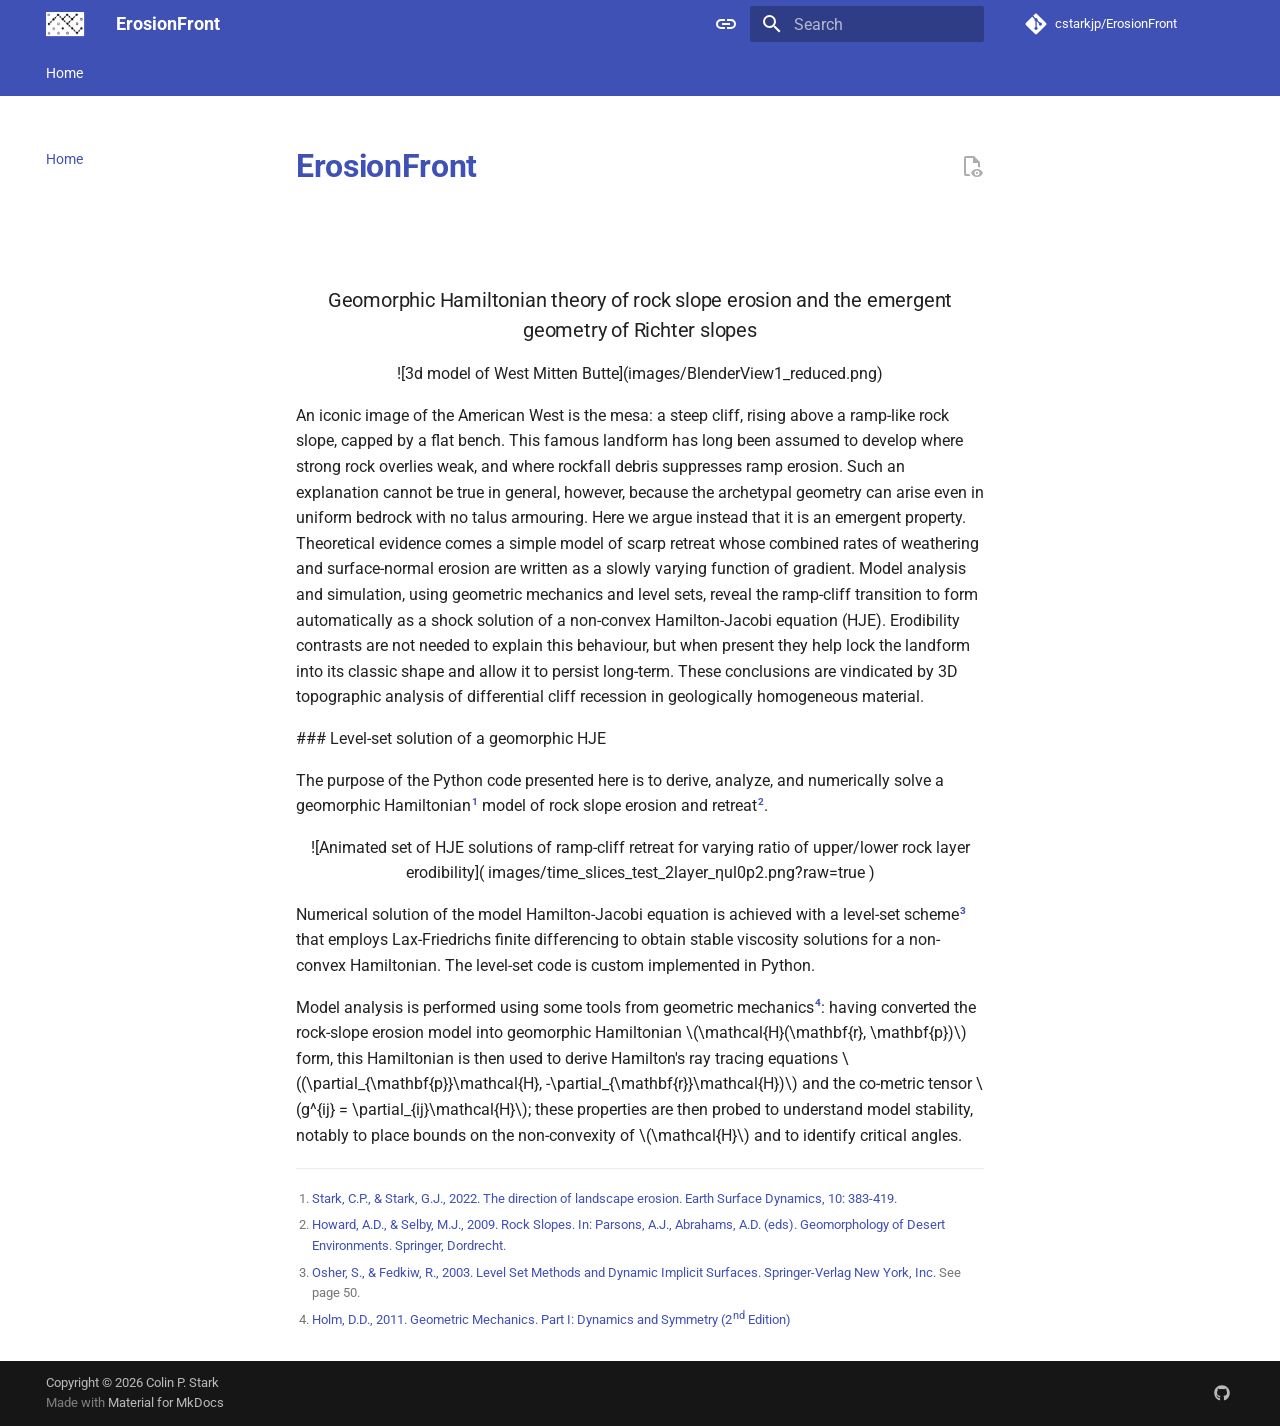
==== web/site/index.html @ 12d08ae9 "Get mkdocs working" ====
<!doctype html>
<html lang="en" class="no-js">
  <head>
    
      <meta charset="utf-8">
      <meta name="viewport" content="width=device-width,initial-scale=1">
      
        <meta name="description" content="Tools for simulating rock slope erosion and the emergent geometry of Richter slopes.">
      
      
        <meta name="author" content="Colin P. Stark">
      
      
        <link rel="canonical" href="https://cstarkjp.github.io/ErosionFront/">
      
      
      
      
        
      
      
      <link rel="icon" href="images/DP1.png">
      <meta name="generator" content="mkdocs-1.6.1, mkdocs-material-9.7.6">
    
    
      
        <title>ErosionFront</title>
      
    
    
      <link rel="stylesheet" href="assets/stylesheets/main.484c7ddc.min.css">
      
        
        <link rel="stylesheet" href="assets/stylesheets/palette.ab4e12ef.min.css">
      
      


    
    
      
    
    
      
        
        
        <link rel="preconnect" href="https://fonts.gstatic.com" crossorigin>
        <link rel="stylesheet" href="https://fonts.googleapis.com/css?family=Roboto:300,300i,400,400i,700,700i%7CRoboto+Mono:400,400i,700,700i&display=fallback">
        <style>:root{--md-text-font:"Roboto";--md-code-font:"Roboto Mono"}</style>
      
    
    
      <link rel="stylesheet" href="assets/_mkdocstrings.css">
    
      <link rel="stylesheet" href="style.css">
    
    <script>__md_scope=new URL(".",location),__md_hash=e=>[...e].reduce(((e,_)=>(e<<5)-e+_.charCodeAt(0)),0),__md_get=(e,_=localStorage,t=__md_scope)=>JSON.parse(_.getItem(t.pathname+"."+e)),__md_set=(e,_,t=localStorage,a=__md_scope)=>{try{t.setItem(a.pathname+"."+e,JSON.stringify(_))}catch(e){}}</script>
    
      
  


  
  

<script id="__analytics">function __md_analytics(){function e(){dataLayer.push(arguments)}window.dataLayer=window.dataLayer||[],e("js",new Date),e("config",""),document.addEventListener("DOMContentLoaded",(function(){document.forms.search&&document.forms.search.query.addEventListener("blur",(function(){this.value&&e("event","search",{search_term:this.value})}));document$.subscribe((function(){var t=document.forms.feedback;if(void 0!==t)for(var a of t.querySelectorAll("[type=submit]"))a.addEventListener("click",(function(a){a.preventDefault();var n=document.location.pathname,d=this.getAttribute("data-md-value");e("event","feedback",{page:n,data:d}),t.firstElementChild.disabled=!0;var r=t.querySelector(".md-feedback__note [data-md-value='"+d+"']");r&&(r.hidden=!1)})),t.hidden=!1})),location$.subscribe((function(t){e("config","",{page_path:t.pathname})}))}));var t=document.createElement("script");t.async=!0,t.src="https://www.googletagmanager.com/gtag/js?id=",document.getElementById("__analytics").insertAdjacentElement("afterEnd",t)}</script>
  
    <script>"undefined"!=typeof __md_analytics&&__md_analytics()</script>
  

    
    
  </head>
  
  
    
    
      
    
    
    
    
    <body dir="ltr" data-md-color-scheme="default" data-md-color-primary="indigo" data-md-color-accent="indigo">
  
    
    <input class="md-toggle" data-md-toggle="drawer" type="checkbox" id="__drawer" autocomplete="off">
    <input class="md-toggle" data-md-toggle="search" type="checkbox" id="__search" autocomplete="off">
    <label class="md-overlay" for="__drawer"></label>
    <div data-md-component="skip">
      
        
        <a href="#erosionfront" class="md-skip">
          Skip to content
        </a>
      
    </div>
    <div data-md-component="announce">
      
    </div>
    
    
      

<header class="md-header" data-md-component="header">
  <nav class="md-header__inner md-grid" aria-label="Header">
    <a href="." title="ErosionFront" class="md-header__button md-logo" aria-label="ErosionFront" data-md-component="logo">
      
  <img src="assets/DP5.png" alt="logo">

    </a>
    <label class="md-header__button md-icon" for="__drawer">
      
      <svg xmlns="http://www.w3.org/2000/svg" viewBox="0 0 24 24"><path d="M3 6h18v2H3zm0 5h18v2H3zm0 5h18v2H3z"/></svg>
    </label>
    <div class="md-header__title" data-md-component="header-title">
      <div class="md-header__ellipsis">
        <div class="md-header__topic">
          <span class="md-ellipsis">
            ErosionFront
          </span>
        </div>
        <div class="md-header__topic" data-md-component="header-topic">
          <span class="md-ellipsis">
            
              Home
            
          </span>
        </div>
      </div>
    </div>
    
      
        <form class="md-header__option" data-md-component="palette">
  
    
    
    
    <input class="md-option" data-md-color-media="(prefers-color-scheme)" data-md-color-scheme="default" data-md-color-primary="indigo" data-md-color-accent="indigo"  aria-label="Switch to light mode"  type="radio" name="__palette" id="__palette_0">
    
      <label class="md-header__button md-icon" title="Switch to light mode" for="__palette_1" hidden>
        <svg xmlns="http://www.w3.org/2000/svg" viewBox="0 0 24 24"><path d="M3.9 12c0-1.71 1.39-3.1 3.1-3.1h4V7H7a5 5 0 0 0-5 5 5 5 0 0 0 5 5h4v-1.9H7c-1.71 0-3.1-1.39-3.1-3.1M8 13h8v-2H8zm9-6h-4v1.9h4c1.71 0 3.1 1.39 3.1 3.1s-1.39 3.1-3.1 3.1h-4V17h4a5 5 0 0 0 5-5 5 5 0 0 0-5-5"/></svg>
      </label>
    
  
    
    
    
    <input class="md-option" data-md-color-media="(prefers-color-scheme: light)" data-md-color-scheme="default" data-md-color-primary="indigo" data-md-color-accent="indigo"  aria-label="Switch to dark mode"  type="radio" name="__palette" id="__palette_1">
    
      <label class="md-header__button md-icon" title="Switch to dark mode" for="__palette_2" hidden>
        <svg xmlns="http://www.w3.org/2000/svg" viewBox="0 0 24 24"><path d="M17 7H7a5 5 0 0 0-5 5 5 5 0 0 0 5 5h10a5 5 0 0 0 5-5 5 5 0 0 0-5-5m0 8a3 3 0 0 1-3-3 3 3 0 0 1 3-3 3 3 0 0 1 3 3 3 3 0 0 1-3 3"/></svg>
      </label>
    
  
    
    
    
    <input class="md-option" data-md-color-media="(prefers-color-scheme: dark)" data-md-color-scheme="slate" data-md-color-primary="black" data-md-color-accent="indigo"  aria-label="Switch to system preference"  type="radio" name="__palette" id="__palette_2">
    
      <label class="md-header__button md-icon" title="Switch to system preference" for="__palette_0" hidden>
        <svg xmlns="http://www.w3.org/2000/svg" viewBox="0 0 24 24"><path d="M17 7H7a5 5 0 0 0-5 5 5 5 0 0 0 5 5h10a5 5 0 0 0 5-5 5 5 0 0 0-5-5M7 15a3 3 0 0 1-3-3 3 3 0 0 1 3-3 3 3 0 0 1 3 3 3 3 0 0 1-3 3"/></svg>
      </label>
    
  
</form>
      
    
    
      <script>var palette=__md_get("__palette");if(palette&&palette.color){if("(prefers-color-scheme)"===palette.color.media){var media=matchMedia("(prefers-color-scheme: light)"),input=document.querySelector(media.matches?"[data-md-color-media='(prefers-color-scheme: light)']":"[data-md-color-media='(prefers-color-scheme: dark)']");palette.color.media=input.getAttribute("data-md-color-media"),palette.color.scheme=input.getAttribute("data-md-color-scheme"),palette.color.primary=input.getAttribute("data-md-color-primary"),palette.color.accent=input.getAttribute("data-md-color-accent")}for(var[key,value]of Object.entries(palette.color))document.body.setAttribute("data-md-color-"+key,value)}</script>
    
    
    
      
      
        <label class="md-header__button md-icon" for="__search">
          
          <svg xmlns="http://www.w3.org/2000/svg" viewBox="0 0 24 24"><path d="M9.5 3A6.5 6.5 0 0 1 16 9.5c0 1.61-.59 3.09-1.56 4.23l.27.27h.79l5 5-1.5 1.5-5-5v-.79l-.27-.27A6.52 6.52 0 0 1 9.5 16 6.5 6.5 0 0 1 3 9.5 6.5 6.5 0 0 1 9.5 3m0 2C7 5 5 7 5 9.5S7 14 9.5 14 14 12 14 9.5 12 5 9.5 5"/></svg>
        </label>
        <div class="md-search" data-md-component="search" role="dialog">
  <label class="md-search__overlay" for="__search"></label>
  <div class="md-search__inner" role="search">
    <form class="md-search__form" name="search">
      <input type="text" class="md-search__input" name="query" aria-label="Search" placeholder="Search" autocapitalize="off" autocorrect="off" autocomplete="off" spellcheck="false" data-md-component="search-query" required>
      <label class="md-search__icon md-icon" for="__search">
        
        <svg xmlns="http://www.w3.org/2000/svg" viewBox="0 0 24 24"><path d="M9.5 3A6.5 6.5 0 0 1 16 9.5c0 1.61-.59 3.09-1.56 4.23l.27.27h.79l5 5-1.5 1.5-5-5v-.79l-.27-.27A6.52 6.52 0 0 1 9.5 16 6.5 6.5 0 0 1 3 9.5 6.5 6.5 0 0 1 9.5 3m0 2C7 5 5 7 5 9.5S7 14 9.5 14 14 12 14 9.5 12 5 9.5 5"/></svg>
        
        <svg xmlns="http://www.w3.org/2000/svg" viewBox="0 0 24 24"><path d="M20 11v2H8l5.5 5.5-1.42 1.42L4.16 12l7.92-7.92L13.5 5.5 8 11z"/></svg>
      </label>
      <nav class="md-search__options" aria-label="Search">
        
          <a href="javascript:void(0)" class="md-search__icon md-icon" title="Share" aria-label="Share" data-clipboard data-clipboard-text="" data-md-component="search-share" tabindex="-1">
            
            <svg xmlns="http://www.w3.org/2000/svg" viewBox="0 0 24 24"><path d="M18 16.08c-.76 0-1.44.3-1.96.77L8.91 12.7c.05-.23.09-.46.09-.7s-.04-.47-.09-.7l7.05-4.11c.54.5 1.25.81 2.04.81a3 3 0 0 0 3-3 3 3 0 0 0-3-3 3 3 0 0 0-3 3c0 .24.04.47.09.7L8.04 9.81C7.5 9.31 6.79 9 6 9a3 3 0 0 0-3 3 3 3 0 0 0 3 3c.79 0 1.5-.31 2.04-.81l7.12 4.15c-.05.21-.08.43-.08.66 0 1.61 1.31 2.91 2.92 2.91s2.92-1.3 2.92-2.91A2.92 2.92 0 0 0 18 16.08"/></svg>
          </a>
        
        <button type="reset" class="md-search__icon md-icon" title="Clear" aria-label="Clear" tabindex="-1">
          
          <svg xmlns="http://www.w3.org/2000/svg" viewBox="0 0 24 24"><path d="M19 6.41 17.59 5 12 10.59 6.41 5 5 6.41 10.59 12 5 17.59 6.41 19 12 13.41 17.59 19 19 17.59 13.41 12z"/></svg>
        </button>
      </nav>
      
        <div class="md-search__suggest" data-md-component="search-suggest"></div>
      
    </form>
    <div class="md-search__output">
      <div class="md-search__scrollwrap" tabindex="0" data-md-scrollfix>
        <div class="md-search-result" data-md-component="search-result">
          <div class="md-search-result__meta">
            Initializing search
          </div>
          <ol class="md-search-result__list" role="presentation"></ol>
        </div>
      </div>
    </div>
  </div>
</div>
      
    
    
      <div class="md-header__source">
        <a href="https://github.com/cstarkjp/ErosionFront" title="Go to repository" class="md-source" data-md-component="source">
  <div class="md-source__icon md-icon">
    
    <svg xmlns="http://www.w3.org/2000/svg" viewBox="0 0 448 512"><!--! Font Awesome Free 7.1.0 by @fontawesome - https://fontawesome.com License - https://fontawesome.com/license/free (Icons: CC BY 4.0, Fonts: SIL OFL 1.1, Code: MIT License) Copyright 2025 Fonticons, Inc.--><path d="M439.6 236.1 244 40.5c-5.4-5.5-12.8-8.5-20.4-8.5s-15 3-20.4 8.4L162.5 81l51.5 51.5c27.1-9.1 52.7 16.8 43.4 43.7l49.7 49.7c34.2-11.8 61.2 31 35.5 56.7-26.5 26.5-70.2-2.9-56-37.3L240.3 199v121.9c25.3 12.5 22.3 41.8 9.1 55-6.4 6.4-15.2 10.1-24.3 10.1s-17.8-3.6-24.3-10.1c-17.6-17.6-11.1-46.9 11.2-56v-123c-20.8-8.5-24.6-30.7-18.6-45L142.6 101 8.5 235.1C3 240.6 0 247.9 0 255.5s3 15 8.5 20.4l195.6 195.7c5.4 5.4 12.7 8.4 20.4 8.4s15-3 20.4-8.4l194.7-194.7c5.4-5.4 8.4-12.8 8.4-20.4s-3-15-8.4-20.4"/></svg>
  </div>
  <div class="md-source__repository">
    cstarkjp/ErosionFront
  </div>
</a>
      </div>
    
  </nav>
  
</header>
    
    <div class="md-container" data-md-component="container">
      
      
        
          
            
<nav class="md-tabs" aria-label="Tabs" data-md-component="tabs">
  <div class="md-grid">
    <ul class="md-tabs__list">
      
        
  
  
  
    
  
  
    <li class="md-tabs__item md-tabs__item--active">
      <a href="." class="md-tabs__link">
        
  
  
    
  
  Home

      </a>
    </li>
  

      
    </ul>
  </div>
</nav>
          
        
      
      <main class="md-main" data-md-component="main">
        <div class="md-main__inner md-grid">
          
            
              
              <div class="md-sidebar md-sidebar--primary" data-md-component="sidebar" data-md-type="navigation" >
                <div class="md-sidebar__scrollwrap">
                  <div class="md-sidebar__inner">
                    


  


<nav class="md-nav md-nav--primary md-nav--lifted" aria-label="Navigation" data-md-level="0">
  <label class="md-nav__title" for="__drawer">
    <a href="." title="ErosionFront" class="md-nav__button md-logo" aria-label="ErosionFront" data-md-component="logo">
      
  <img src="assets/DP5.png" alt="logo">

    </a>
    ErosionFront
  </label>
  
    <div class="md-nav__source">
      <a href="https://github.com/cstarkjp/ErosionFront" title="Go to repository" class="md-source" data-md-component="source">
  <div class="md-source__icon md-icon">
    
    <svg xmlns="http://www.w3.org/2000/svg" viewBox="0 0 448 512"><!--! Font Awesome Free 7.1.0 by @fontawesome - https://fontawesome.com License - https://fontawesome.com/license/free (Icons: CC BY 4.0, Fonts: SIL OFL 1.1, Code: MIT License) Copyright 2025 Fonticons, Inc.--><path d="M439.6 236.1 244 40.5c-5.4-5.5-12.8-8.5-20.4-8.5s-15 3-20.4 8.4L162.5 81l51.5 51.5c27.1-9.1 52.7 16.8 43.4 43.7l49.7 49.7c34.2-11.8 61.2 31 35.5 56.7-26.5 26.5-70.2-2.9-56-37.3L240.3 199v121.9c25.3 12.5 22.3 41.8 9.1 55-6.4 6.4-15.2 10.1-24.3 10.1s-17.8-3.6-24.3-10.1c-17.6-17.6-11.1-46.9 11.2-56v-123c-20.8-8.5-24.6-30.7-18.6-45L142.6 101 8.5 235.1C3 240.6 0 247.9 0 255.5s3 15 8.5 20.4l195.6 195.7c5.4 5.4 12.7 8.4 20.4 8.4s15-3 20.4-8.4l194.7-194.7c5.4-5.4 8.4-12.8 8.4-20.4s-3-15-8.4-20.4"/></svg>
  </div>
  <div class="md-source__repository">
    cstarkjp/ErosionFront
  </div>
</a>
    </div>
  
  <ul class="md-nav__list" data-md-scrollfix>
    
      
      
  
  
    
  
  
  
    <li class="md-nav__item md-nav__item--active">
      
      <input class="md-nav__toggle md-toggle" type="checkbox" id="__toc">
      
      
        
      
      
      <a href="." class="md-nav__link md-nav__link--active">
        
  
  
  <span class="md-ellipsis">
    
  
    Home
  

    
  </span>
  
  

      </a>
      
    </li>
  

    
  </ul>
</nav>
                  </div>
                </div>
              </div>
            
            
              
              <div class="md-sidebar md-sidebar--secondary" data-md-component="sidebar" data-md-type="toc" >
                <div class="md-sidebar__scrollwrap">
                  <div class="md-sidebar__inner">
                    

<nav class="md-nav md-nav--secondary" aria-label="Table of contents">
  
  
  
    
  
  
</nav>
                  </div>
                </div>
              </div>
            
          
          
            <div class="md-content" data-md-component="content">
              
              <article class="md-content__inner md-typeset">
                
                  


  
  
    
      
    
    <a href="https://github.com/cstarkjp/ErosionFront/raw/main/web/docs/index.md" title="View source of this page" class="md-content__button md-icon">
      
      <svg xmlns="http://www.w3.org/2000/svg" viewBox="0 0 24 24"><path d="M17 18c.56 0 1 .44 1 1s-.44 1-1 1-1-.44-1-1 .44-1 1-1m0-3c-2.73 0-5.06 1.66-6 4 .94 2.34 3.27 4 6 4s5.06-1.66 6-4c-.94-2.34-3.27-4-6-4m0 6.5a2.5 2.5 0 0 1-2.5-2.5 2.5 2.5 0 0 1 2.5-2.5 2.5 2.5 0 0 1 2.5 2.5 2.5 2.5 0 0 1-2.5 2.5M9.27 20H6V4h7v5h5v4.07c.7.08 1.36.25 2 .49V8l-6-6H6a2 2 0 0 0-2 2v16a2 2 0 0 0 2 2h4.5a8.2 8.2 0 0 1-1.23-2"/></svg>
    </a>
  


<h1 id="erosionfront"><a href="https://pypi.org/project/erosionfront/"><strong>ErosionFront</strong></a><a class="headerlink" href="#erosionfront" title="Permanent link">¶</a></h1>
<p><a href="https://github.com/cstarkjp/ErosionFront/actions/workflows/pypi-publish.yml"><img alt="" src="https://github.com/cstarkjp/ErosionFront/actions/workflows/pypi-publish.yml/badge.svg?style=cache-control=no-cache"></a></p>
<div align="center">
<h3> Geomorphic Hamiltonian theory of rock slope erosion and the emergent geometry of Richter slopes
 </h3>
</div>

<div align="center">

![3d model of West Mitten Butte](images/BlenderView1_reduced.png)

</div>

<p>An iconic image of the American West is the mesa: a steep cliff, rising above a ramp-like rock slope, capped by a flat bench. This famous landform has long been assumed to develop where strong rock overlies weak, and where rockfall debris suppresses ramp erosion. Such an explanation cannot be true in general, however, because the archetypal geometry can arise even in uniform bedrock with no talus armouring. Here we argue instead that it is an emergent property. Theoretical evidence comes a simple model of scarp retreat whose combined rates of weathering and surface-normal erosion are written as a slowly varying function of gradient. Model analysis and simulation, using geometric mechanics and level sets, reveal the ramp-cliff transition to form automatically as a shock solution of a non-convex Hamilton-Jacobi equation (HJE). Erodibility contrasts are not needed to explain this behaviour, but when present they help lock the landform into its classic shape and allow it to persist long-term. These conclusions are vindicated by 3D topographic analysis of differential cliff recession in geologically homogeneous material.</p>
<p>### Level-set solution of a geomorphic HJE</p>
<p>The purpose of the Python code presented here is to derive, analyze, and numerically solve a geomorphic Hamiltonian<sup id="fnref:1"><a class="footnote-ref" href="#fn:1">1</a></sup> model of rock slope erosion and retreat<sup id="fnref:2"><a class="footnote-ref" href="#fn:2">2</a></sup>. </p>
<!-- The code is provided as a 
[Python library package](src/erosionfront)
 and associated Jupyter notebooks (e.g., [here](notebooks/simulation/ErosionFront.ipynb) and  [here](notebooks/analysis/3DProfiling.ipynb)). -->

<div align="center">

 ![Animated set of HJE solutions of ramp-cliff retreat for varying ratio of upper/lower rock layer erodibility](
    images/time_slices_test_2layer_ηul0p2.png?raw=true
)
</div>

<p>Numerical solution of the model Hamilton-Jacobi equation is achieved with a level-set scheme<sup id="fnref:3"><a class="footnote-ref" href="#fn:3">3</a></sup> that employs Lax-Friedrichs finite differencing to obtain stable viscosity solutions for a non-convex Hamiltonian. The level-set code is custom implemented in Python.</p>
<p>Model analysis is performed using some tools from geometric mechanics<sup id="fnref:4"><a class="footnote-ref" href="#fn:4">4</a></sup>: having converted the rock-slope erosion model into geomorphic Hamiltonian <span class="arithmatex">\(\mathcal{H}(\mathbf{r}, \mathbf{p})\)</span> form, this Hamiltonian is then used to derive Hamilton's ray tracing equations <span class="arithmatex">\((\partial_{\mathbf{p}}\mathcal{H}, -\partial_{\mathbf{r}}\mathcal{H})\)</span> and the co-metric tensor <span class="arithmatex">\(g^{ij} = \partial_{ij}\mathcal{H}\)</span>; these properties are then probed to understand model stability, notably to place bounds on the non-convexity of <span class="arithmatex">\(\mathcal{H}\)</span> and to identify critical angles.</p>
<div class="footnote">
<hr>
<ol>
<li id="fn:1">
<p><a href="https://doi.org/10.5194/esurf-10-383-2022">Stark, C.P., &amp; Stark, G.J., 2022. The direction of landscape erosion. Earth Surface Dynamics, 10: 383-419.</a> <a class="footnote-backref" href="#fnref:1" title="Jump back to footnote 1 in the text">↩</a></p>
</li>
<li id="fn:2">
<p><a href="https://doi.org/10.1007/978-1-4020-5719-9_8">Howard, A.D., &amp; Selby, M.J., 2009. Rock Slopes. In: Parsons, A.J., Abrahams, A.D. (eds). Geomorphology of Desert Environments. Springer, Dordrecht. </a> <a class="footnote-backref" href="#fnref:2" title="Jump back to footnote 2 in the text">↩</a></p>
</li>
<li id="fn:3">
<p><a href="https://link.springer.com/book/10.1007/b98879">Osher, S., &amp; Fedkiw, R., 2003. Level Set Methods and Dynamic Implicit Surfaces. Springer-Verlag New York, Inc.</a>  See page 50. <a class="footnote-backref" href="#fnref:3" title="Jump back to footnote 3 in the text">↩</a></p>
</li>
<li id="fn:4">
<p><a href="https://www.ma.imperial.ac.uk/~dholm/classnotes/HolmPart1-GM.pdf">Holm, D.D., 2011. Geometric Mechanics. Part I: Dynamics and Symmetry (2<sup>nd</sup> Edition)</a> <a class="footnote-backref" href="#fnref:4" title="Jump back to footnote 4 in the text">↩</a></p>
</li>
</ol>
</div>









  




                
              </article>
            </div>
          
          
  <script>var tabs=__md_get("__tabs");if(Array.isArray(tabs))e:for(var set of document.querySelectorAll(".tabbed-set")){var labels=set.querySelector(".tabbed-labels");for(var tab of tabs)for(var label of labels.getElementsByTagName("label"))if(label.innerText.trim()===tab){var input=document.getElementById(label.htmlFor);input.checked=!0;continue e}}</script>

<script>var target=document.getElementById(location.hash.slice(1));target&&target.name&&(target.checked=target.name.startsWith("__tabbed_"))</script>
        </div>
        
      </main>
      
        <footer class="md-footer">
  
    
  
  <div class="md-footer-meta md-typeset">
    <div class="md-footer-meta__inner md-grid">
      <div class="md-copyright">
  
    <div class="md-copyright__highlight">
      Copyright &copy; 2026 Colin P. Stark
    </div>
  
  
    Made with
    <a href="https://squidfunk.github.io/mkdocs-material/" target="_blank" rel="noopener">
      Material for MkDocs
    </a>
  
</div>
      
        
<div class="md-social">
  
    
    
    
    
      
      
    
    <a href="https://github.com/cstarkjp/ErosionFront" target="_blank" rel="noopener" title="github.com" class="md-social__link">
      <svg xmlns="http://www.w3.org/2000/svg" viewBox="0 0 512 512"><!--! Font Awesome Free 7.1.0 by @fontawesome - https://fontawesome.com License - https://fontawesome.com/license/free (Icons: CC BY 4.0, Fonts: SIL OFL 1.1, Code: MIT License) Copyright 2025 Fonticons, Inc.--><path d="M173.9 397.4c0 2-2.3 3.6-5.2 3.6-3.3.3-5.6-1.3-5.6-3.6 0-2 2.3-3.6 5.2-3.6 3-.3 5.6 1.3 5.6 3.6m-31.1-4.5c-.7 2 1.3 4.3 4.3 4.9 2.6 1 5.6 0 6.2-2s-1.3-4.3-4.3-5.2c-2.6-.7-5.5.3-6.2 2.3m44.2-1.7c-2.9.7-4.9 2.6-4.6 4.9.3 2 2.9 3.3 5.9 2.6 2.9-.7 4.9-2.6 4.6-4.6-.3-1.9-3-3.2-5.9-2.9M252.8 8C114.1 8 8 113.3 8 252c0 110.9 69.8 205.8 169.5 239.2 12.8 2.3 17.3-5.6 17.3-12.1 0-6.2-.3-40.4-.3-61.4 0 0-70 15-84.7-29.8 0 0-11.4-29.1-27.8-36.6 0 0-22.9-15.7 1.6-15.4 0 0 24.9 2 38.6 25.8 21.9 38.6 58.6 27.5 72.9 20.9 2.3-16 8.8-27.1 16-33.7-55.9-6.2-112.3-14.3-112.3-110.5 0-27.5 7.6-41.3 23.6-58.9-2.6-6.5-11.1-33.3 2.6-67.9 20.9-6.5 69 27 69 27 20-5.6 41.5-8.5 62.8-8.5s42.8 2.9 62.8 8.5c0 0 48.1-33.6 69-27 13.7 34.7 5.2 61.4 2.6 67.9 16 17.7 25.8 31.5 25.8 58.9 0 96.5-58.9 104.2-114.8 110.5 9.2 7.9 17 22.9 17 46.4 0 33.7-.3 75.4-.3 83.6 0 6.5 4.6 14.4 17.3 12.1C436.2 457.8 504 362.9 504 252 504 113.3 391.5 8 252.8 8M105.2 352.9c-1.3 1-1 3.3.7 5.2 1.6 1.6 3.9 2.3 5.2 1 1.3-1 1-3.3-.7-5.2-1.6-1.6-3.9-2.3-5.2-1m-10.8-8.1c-.7 1.3.3 2.9 2.3 3.9 1.6 1 3.6.7 4.3-.7.7-1.3-.3-2.9-2.3-3.9-2-.6-3.6-.3-4.3.7m32.4 35.6c-1.6 1.3-1 4.3 1.3 6.2 2.3 2.3 5.2 2.6 6.5 1 1.3-1.3.7-4.3-1.3-6.2-2.2-2.3-5.2-2.6-6.5-1m-11.4-14.7c-1.6 1-1.6 3.6 0 5.9s4.3 3.3 5.6 2.3c1.6-1.3 1.6-3.9 0-6.2-1.4-2.3-4-3.3-5.6-2"/></svg>
    </a>
  
</div>
      
    </div>
  </div>
</footer>
      
    </div>
    <div class="md-dialog" data-md-component="dialog">
      <div class="md-dialog__inner md-typeset"></div>
    </div>
    
    
    
      
      
      <script id="__config" type="application/json">{"annotate": null, "base": ".", "features": ["content.action.view", "content.code.annotate", "content.code.copy", "content.code.select", "content.footnote.tooltips", "content.tabs.link", "content.tooltips", "navigation.footer", "navigation.indexes", "navigation.sections", "navigation.tabs", "navigation.tracking", "search.highlight", "search.share", "search.suggest", "toc.follow"], "search": "assets/javascripts/workers/search.2c215733.min.js", "tags": null, "translations": {"clipboard.copied": "Copied to clipboard", "clipboard.copy": "Copy to clipboard", "search.result.more.one": "1 more on this page", "search.result.more.other": "# more on this page", "search.result.none": "No matching documents", "search.result.one": "1 matching document", "search.result.other": "# matching documents", "search.result.placeholder": "Type to start searching", "search.result.term.missing": "Missing", "select.version": "Select version"}, "version": null}</script>
    
    
      <script src="assets/javascripts/bundle.79ae519e.min.js"></script>
      
        <script src="javascripts/mathjax.js"></script>
      
        <script src="https://unpkg.com/mathjax@3/es5/tex-mml-chtml.js"></script>
      
        <script src="https://cdn.jsdelivr.net/npm/mathjax@3/es5/tex-mml-chtml.js"></script>
      
        <script src="javascripts/extra.js"></script>
      
    
  </body>
</html>
---- web/site/assets/stylesheets/main.484c7ddc.min.css ----
@charset "UTF-8";html{-webkit-text-size-adjust:none;-moz-text-size-adjust:none;text-size-adjust:none;box-sizing:border-box}*,:after,:before{box-sizing:inherit}@media (prefers-reduced-motion){*,:after,:before{transition:none!important}}body{margin:0}a,button,input,label{-webkit-tap-highlight-color:transparent}a{color:inherit;text-decoration:none}hr{border:0;box-sizing:initial;display:block;height:.05rem;overflow:visible;padding:0}small{font-size:80%}sub,sup{line-height:1em}img{border-style:none}table{border-collapse:initial;border-spacing:0}td,th{font-weight:400;vertical-align:top}button{background:#0000;border:0;font-family:inherit;font-size:inherit;margin:0;padding:0}input{border:0;outline:none}:root{--md-primary-fg-color:#4051b5;--md-primary-fg-color--light:#5d6cc0;--md-primary-fg-color--dark:#303fa1;--md-primary-bg-color:#fff;--md-primary-bg-color--light:#ffffffb3;--md-accent-fg-color:#526cfe;--md-accent-fg-color--transparent:#526cfe1a;--md-accent-bg-color:#fff;--md-accent-bg-color--light:#ffffffb3}[data-md-color-scheme=default]{color-scheme:light}[data-md-color-scheme=default] img[src$="#gh-dark-mode-only"],[data-md-color-scheme=default] img[src$="#only-dark"]{display:none}:root,[data-md-color-scheme=default]{--md-hue:225deg;--md-default-fg-color:#000000de;--md-default-fg-color--light:#0000008a;--md-default-fg-color--lighter:#00000052;--md-default-fg-color--lightest:#00000012;--md-default-bg-color:#fff;--md-default-bg-color--light:#ffffffb3;--md-default-bg-color--lighter:#ffffff4d;--md-default-bg-color--lightest:#ffffff1f;--md-code-fg-color:#36464e;--md-code-bg-color:#f5f5f5;--md-code-bg-color--light:#f5f5f5b3;--md-code-bg-color--lighter:#f5f5f54d;--md-code-hl-color:#4287ff;--md-code-hl-color--light:#4287ff1a;--md-code-hl-number-color:#d52a2a;--md-code-hl-special-color:#db1457;--md-code-hl-function-color:#a846b9;--md-code-hl-constant-color:#6e59d9;--md-code-hl-keyword-color:#3f6ec6;--md-code-hl-string-color:#1c7d4d;--md-code-hl-name-color:var(--md-code-fg-color);--md-code-hl-operator-color:var(--md-default-fg-color--light);--md-code-hl-punctuation-color:var(--md-default-fg-color--light);--md-code-hl-comment-color:var(--md-default-fg-color--light);--md-code-hl-generic-color:var(--md-default-fg-color--light);--md-code-hl-variable-color:var(--md-default-fg-color--light);--md-typeset-color:var(--md-default-fg-color);--md-typeset-a-color:var(--md-primary-fg-color);--md-typeset-del-color:#f5503d26;--md-typeset-ins-color:#0bd57026;--md-typeset-kbd-color:#fafafa;--md-typeset-kbd-accent-color:#fff;--md-typeset-kbd-border-color:#b8b8b8;--md-typeset-mark-color:#ffff0080;--md-typeset-table-color:#0000001f;--md-typeset-table-color--light:rgba(0,0,0,.035);--md-admonition-fg-color:var(--md-default-fg-color);--md-admonition-bg-color:var(--md-default-bg-color);--md-warning-fg-color:#000000de;--md-warning-bg-color:#ff9;--md-footer-fg-color:#fff;--md-footer-fg-color--light:#ffffffb3;--md-footer-fg-color--lighter:#ffffff73;--md-footer-bg-color:#000000de;--md-footer-bg-color--dark:#00000052;--md-shadow-z1:0 0.2rem 0.5rem #0000000d,0 0 0.05rem #0000001a;--md-shadow-z2:0 0.2rem 0.5rem #0000001a,0 0 0.05rem #00000040;--md-shadow-z3:0 0.2rem 0.5rem #0003,0 0 0.05rem #00000059}.md-icon svg{fill:currentcolor;display:block;height:1.2rem;width:1.2rem}body{-webkit-font-smoothing:antialiased;-moz-osx-font-smoothing:grayscale;--md-text-font-family:var(--md-text-font,_),-apple-system,BlinkMacSystemFont,Helvetica,Arial,sans-serif;--md-code-font-family:var(--md-code-font,_),SFMono-Regular,Consolas,Menlo,monospace}aside,body,input{font-feature-settings:"kern","liga";color:var(--md-typeset-color);font-family:var(--md-text-font-family)}code,kbd,pre{font-feature-settings:"kern";font-family:var(--md-code-font-family)}:root{--md-typeset-table-sort-icon:url('data:image/svg+xml;charset=utf-8,<svg xmlns="http://www.w3.org/2000/svg" viewBox="0 0 24 24"><path d="m18 21-4-4h3V7h-3l4-4 4 4h-3v10h3M2 19v-2h10v2M2 13v-2h7v2M2 7V5h4v2z"/></svg>');--md-typeset-table-sort-icon--asc:url('data:image/svg+xml;charset=utf-8,<svg xmlns="http://www.w3.org/2000/svg" viewBox="0 0 24 24"><path d="M19 17h3l-4 4-4-4h3V3h2M2 17h10v2H2M6 5v2H2V5m0 6h7v2H2z"/></svg>');--md-typeset-table-sort-icon--desc:url('data:image/svg+xml;charset=utf-8,<svg xmlns="http://www.w3.org/2000/svg" viewBox="0 0 24 24"><path d="M19 7h3l-4-4-4 4h3v14h2M2 17h10v2H2M6 5v2H2V5m0 6h7v2H2z"/></svg>')}.md-typeset{-webkit-print-color-adjust:exact;color-adjust:exact;font-size:.8rem;line-height:1.6;overflow-wrap:break-word}@media print{.md-typeset{font-size:.68rem}}.md-typeset blockquote,.md-typeset dl,.md-typeset figure,.md-typeset ol,.md-typeset pre,.md-typeset ul{margin-bottom:1em;margin-top:1em}.md-typeset h1{color:var(--md-default-fg-color--light);font-size:2em;line-height:1.3;margin:0 0 1.25em}.md-typeset h1,.md-typeset h2{font-weight:300;letter-spacing:-.01em}.md-typeset h2{font-size:1.5625em;line-height:1.4;margin:1.6em 0 .64em}.md-typeset h3{font-size:1.25em;font-weight:400;letter-spacing:-.01em;line-height:1.5;margin:1.6em 0 .8em}.md-typeset h2+h3{margin-top:.8em}.md-typeset h4{font-weight:700;letter-spacing:-.01em;margin:1em 0}.md-typeset h5,.md-typeset h6{color:var(--md-default-fg-color--light);font-size:.8em;font-weight:700;letter-spacing:-.01em;margin:1.25em 0}.md-typeset h5{text-transform:uppercase}.md-typeset h5 code{text-transform:none}.md-typeset hr{border-bottom:.05rem solid var(--md-default-fg-color--lightest);display:flow-root;margin:1.5em 0}.md-typeset a{color:var(--md-typeset-a-color);word-break:break-word}.md-typeset a,.md-typeset a:before{transition:color 125ms}.md-typeset a:focus,.md-typeset a:hover{color:var(--md-accent-fg-color)}.md-typeset a:focus code,.md-typeset a:hover code{background-color:var(--md-accent-fg-color--transparent);color:var(--md-accent-fg-color)}.md-typeset a code{color:var(--md-typeset-a-color)}.md-typeset a.focus-visible{outline-color:var(--md-accent-fg-color);outline-offset:.2rem}.md-typeset code,.md-typeset kbd,.md-typeset pre{color:var(--md-code-fg-color);direction:ltr;font-variant-ligatures:none;transition:background-color 125ms}@media print{.md-typeset code,.md-typeset kbd,.md-typeset pre{white-space:pre-wrap}}.md-typeset code{background-color:var(--md-code-bg-color);border-radius:.1rem;-webkit-box-decoration-break:clone;box-decoration-break:clone;font-size:.85em;padding:0 .2941176471em;transition:color 125ms,background-color 125ms;word-break:break-word}.md-typeset code:not(.focus-visible){-webkit-tap-highlight-color:transparent;outline:none}.md-typeset pre{display:flow-root;line-height:1.4;position:relative}.md-typeset pre>code{-webkit-box-decoration-break:slice;box-decoration-break:slice;box-shadow:none;display:block;margin:0;outline-color:var(--md-accent-fg-color);overflow:auto;padding:.7720588235em 1.1764705882em;scrollbar-color:var(--md-default-fg-color--lighter) #0000;scrollbar-width:thin;touch-action:auto;word-break:normal}.md-typeset pre>code:hover{scrollbar-color:var(--md-accent-fg-color) #0000}.md-typeset pre>code::-webkit-scrollbar{height:.2rem;width:.2rem}.md-typeset pre>code::-webkit-scrollbar-thumb{background-color:var(--md-default-fg-color--lighter)}.md-typeset pre>code::-webkit-scrollbar-thumb:hover{background-color:var(--md-accent-fg-color)}.md-typeset kbd{background-color:var(--md-typeset-kbd-color);border-radius:.1rem;box-shadow:0 .1rem 0 .05rem var(--md-typeset-kbd-border-color),0 .1rem 0 var(--md-typeset-kbd-border-color),0 -.1rem .2rem var(--md-typeset-kbd-accent-color) inset;color:var(--md-default-fg-color);display:inline-block;font-size:.75em;padding:0 .6666666667em;vertical-align:text-top;word-break:break-word}.md-typeset mark{background-color:var(--md-typeset-mark-color);-webkit-box-decoration-break:clone;box-decoration-break:clone;color:inherit;word-break:break-word}.md-typeset abbr{cursor:help;text-decoration:none}.md-typeset [data-preview],.md-typeset abbr{border-bottom:.05rem dotted var(--md-default-fg-color--light)}.md-typeset small{opacity:.75}[dir=ltr] .md-typeset sub,[dir=ltr] .md-typeset sup{margin-left:.078125em}[dir=rtl] .md-typeset sub,[dir=rtl] .md-typeset sup{margin-right:.078125em}[dir=ltr] .md-typeset blockquote{padding-left:.6rem}[dir=rtl] .md-typeset blockquote{padding-right:.6rem}[dir=ltr] .md-typeset blockquote{border-left:.2rem solid var(--md-default-fg-color--lighter)}[dir=rtl] .md-typeset blockquote{border-right:.2rem solid var(--md-default-fg-color--lighter)}.md-typeset blockquote{color:var(--md-default-fg-color--light);margin-left:0;margin-right:0}.md-typeset ul{list-style-type:disc}.md-typeset ul[type]{list-style-type:revert-layer}[dir=ltr] .md-typeset ol,[dir=ltr] .md-typeset ul{margin-left:.625em}[dir=rtl] .md-typeset ol,[dir=rtl] .md-typeset ul{margin-right:.625em}.md-typeset ol,.md-typeset ul{padding:0}.md-typeset ol:not([hidden]),.md-typeset ul:not([hidden]){display:flow-root}.md-typeset ol ol,.md-typeset ul ol{list-style-type:lower-alpha}.md-typeset ol ol ol,.md-typeset ul ol ol{list-style-type:lower-roman}.md-typeset ol ol ol ol,.md-typeset ul ol ol ol{list-style-type:upper-alpha}.md-typeset ol ol ol ol ol,.md-typeset ul ol ol ol ol{list-style-type:upper-roman}.md-typeset ol[type],.md-typeset ul[type]{list-style-type:revert-layer}[dir=ltr] .md-typeset ol li,[dir=ltr] .md-typeset ul li{margin-left:1.25em}[dir=rtl] .md-typeset ol li,[dir=rtl] .md-typeset ul li{margin-right:1.25em}.md-typeset ol li,.md-typeset ul li{margin-bottom:.5em}.md-typeset ol li blockquote,.md-typeset ol li p,.md-typeset ul li blockquote,.md-typeset ul li p{margin:.5em 0}.md-typeset ol li:last-child,.md-typeset ul li:last-child{margin-bottom:0}[dir=ltr] .md-typeset ol li ol,[dir=ltr] .md-typeset ol li ul,[dir=ltr] .md-typeset ul li ol,[dir=ltr] .md-typeset ul li ul{margin-left:.625em}[dir=rtl] .md-typeset ol li ol,[dir=rtl] .md-typeset ol li ul,[dir=rtl] .md-typeset ul li ol,[dir=rtl] .md-typeset ul li ul{margin-right:.625em}.md-typeset ol li ol,.md-typeset ol li ul,.md-typeset ul li ol,.md-typeset ul li ul{margin-bottom:.5em;margin-top:.5em}[dir=ltr] .md-typeset dd{margin-left:1.875em}[dir=rtl] .md-typeset dd{margin-right:1.875em}.md-typeset dd{margin-bottom:1.5em;margin-top:1em}.md-typeset img,.md-typeset svg,.md-typeset video{height:auto;max-width:100%}.md-typeset img[align=left]{margin:1em 1em 1em 0}.md-typeset img[align=right]{margin:1em 0 1em 1em}.md-typeset img[align]:only-child{margin-top:0}.md-typeset figure{display:flow-root;margin:1em auto;max-width:100%;text-align:center;width:fit-content}.md-typeset figure img{display:block;margin:0 auto}.md-typeset figcaption{font-style:italic;margin:1em auto;max-width:24rem}.md-typeset iframe{max-width:100%}.md-typeset table:not([class]){background-color:var(--md-default-bg-color);border:.05rem solid var(--md-typeset-table-color);border-radius:.1rem;display:inline-block;font-size:.64rem;max-width:100%;overflow:auto;touch-action:auto}@media print{.md-typeset table:not([class]){display:table}}.md-typeset table:not([class])+*{margin-top:1.5em}.md-typeset table:not([class]) td>:first-child,.md-typeset table:not([class]) th>:first-child{margin-top:0}.md-typeset table:not([class]) td>:last-child,.md-typeset table:not([class]) th>:last-child{margin-bottom:0}.md-typeset table:not([class]) td:not([align]),.md-typeset table:not([class]) th:not([align]){text-align:left}[dir=rtl] .md-typeset table:not([class]) td:not([align]),[dir=rtl] .md-typeset table:not([class]) th:not([align]){text-align:right}.md-typeset table:not([class]) th{font-weight:700;min-width:5rem;padding:.9375em 1.25em;vertical-align:top}.md-typeset table:not([class]) td{border-top:.05rem solid var(--md-typeset-table-color);padding:.9375em 1.25em;vertical-align:top}.md-typeset table:not([class]) tbody tr{transition:background-color 125ms}.md-typeset table:not([class]) tbody tr:hover{background-color:var(--md-typeset-table-color--light);box-shadow:0 .05rem 0 var(--md-default-bg-color) inset}.md-typeset table:not([class]) a{word-break:normal}.md-typeset table th[role=columnheader]{cursor:pointer}[dir=ltr] .md-typeset table th[role=columnheader]:after{margin-left:.5em}[dir=rtl] .md-typeset table th[role=columnheader]:after{margin-right:.5em}.md-typeset table th[role=columnheader]:after{content:"";display:inline-block;height:1.2em;-webkit-mask-image:var(--md-typeset-table-sort-icon);mask-image:var(--md-typeset-table-sort-icon);-webkit-mask-repeat:no-repeat;mask-repeat:no-repeat;-webkit-mask-size:contain;mask-size:contain;transition:background-color 125ms;vertical-align:text-bottom;width:1.2em}.md-typeset table th[role=columnheader]:hover:after{background-color:var(--md-default-fg-color--lighter)}.md-typeset table th[role=columnheader][aria-sort=ascending]:after{background-color:var(--md-default-fg-color--light);-webkit-mask-image:var(--md-typeset-table-sort-icon--asc);mask-image:var(--md-typeset-table-sort-icon--asc)}.md-typeset table th[role=columnheader][aria-sort=descending]:after{background-color:var(--md-default-fg-color--light);-webkit-mask-image:var(--md-typeset-table-sort-icon--desc);mask-image:var(--md-typeset-table-sort-icon--desc)}.md-typeset__scrollwrap{margin:1em -.8rem;overflow-x:auto;touch-action:auto}.md-typeset__table{display:inline-block;margin-bottom:.5em;padding:0 .8rem}@media print{.md-typeset__table{display:block}}html .md-typeset__table table{display:table;margin:0;overflow:hidden;width:100%}@media screen and (max-width:44.984375em){.md-content__inner>pre{margin:1em -.8rem}.md-content__inner>pre code{border-radius:0}}.md-typeset .md-author{border-radius:100%;display:block;flex-shrink:0;height:1.6rem;overflow:hidden;position:relative;transition:color 125ms,transform 125ms;width:1.6rem}.md-typeset .md-author img{display:block}.md-typeset .md-author--more{background:var(--md-default-fg-color--lightest);color:var(--md-default-fg-color--lighter);font-size:.6rem;font-weight:700;line-height:1.6rem;text-align:center}.md-typeset .md-author--long{height:2.4rem;width:2.4rem}.md-typeset a.md-author{transform:scale(1)}.md-typeset a.md-author img{border-radius:100%;filter:grayscale(100%) opacity(75%);transition:filter 125ms}.md-typeset a.md-author:focus,.md-typeset a.md-author:hover{transform:scale(1.1);z-index:1}.md-typeset a.md-author:focus img,.md-typeset a.md-author:hover img{filter:grayscale(0)}.md-banner{background-color:var(--md-footer-bg-color);color:var(--md-footer-fg-color);overflow:auto}@media print{.md-banner{display:none}}.md-banner--warning{background-color:var(--md-warning-bg-color);color:var(--md-warning-fg-color)}.md-banner__inner{font-size:.7rem;margin:.6rem auto;padding:0 .8rem}[dir=ltr] .md-banner__button{float:right}[dir=rtl] .md-banner__button{float:left}.md-banner__button{color:inherit;cursor:pointer;transition:opacity .25s}.no-js .md-banner__button{display:none}.md-banner__button:hover{opacity:.7}html{font-size:125%;height:100%;overflow-x:hidden}@media screen and (min-width:100em){html{font-size:137.5%}}@media screen and (min-width:125em){html{font-size:150%}}body{background-color:var(--md-default-bg-color);display:flex;flex-direction:column;font-size:.5rem;min-height:100%;position:relative;width:100%}@media print{body{display:block}}@media screen and (max-width:59.984375em){body[data-md-scrolllock]{position:fixed}}.md-grid{margin-left:auto;margin-right:auto;max-width:61rem}.md-container{display:flex;flex-direction:column;flex-grow:1}@media print{.md-container{display:block}}.md-main{flex-grow:1}.md-main__inner{display:flex;height:100%;margin-top:1.5rem}.md-ellipsis{overflow:hidden;text-overflow:ellipsis}.md-toggle{display:none}.md-option{height:0;opacity:0;position:absolute;width:0}.md-option:checked+label:not([hidden]){display:block}.md-option.focus-visible+label{outline-color:var(--md-accent-fg-color);outline-style:auto}.md-skip{background-color:var(--md-default-fg-color);border-radius:.1rem;color:var(--md-default-bg-color);font-size:.64rem;margin:.5rem;opacity:0;outline-color:var(--md-accent-fg-color);padding:.3rem .5rem;position:fixed;transform:translateY(.4rem);z-index:-1}.md-skip:focus{opacity:1;transform:translateY(0);transition:transform .25s cubic-bezier(.4,0,.2,1),opacity 175ms 75ms;z-index:10}@page{margin:25mm}:root{--md-clipboard-icon:url('data:image/svg+xml;charset=utf-8,<svg xmlns="http://www.w3.org/2000/svg" viewBox="0 0 24 24"><path d="M19 21H8V7h11m0-2H8a2 2 0 0 0-2 2v14a2 2 0 0 0 2 2h11a2 2 0 0 0 2-2V7a2 2 0 0 0-2-2m-3-4H4a2 2 0 0 0-2 2v14h2V3h12z"/></svg>')}.md-clipboard{border-radius:.1rem;color:var(--md-default-fg-color--lightest);cursor:pointer;height:1.5em;outline-color:var(--md-accent-fg-color);outline-offset:.1rem;transition:color .25s;width:1.5em;z-index:1}@media print{.md-clipboard{display:none}}.md-clipboard:not(.focus-visible){-webkit-tap-highlight-color:transparent;outline:none}:hover>.md-clipboard{color:var(--md-default-fg-color--light)}.md-clipboard:focus,.md-clipboard:hover{color:var(--md-accent-fg-color)}.md-clipboard:after{background-color:currentcolor;content:"";display:block;height:1.125em;margin:0 auto;-webkit-mask-image:var(--md-clipboard-icon);mask-image:var(--md-clipboard-icon);-webkit-mask-position:center;mask-position:center;-webkit-mask-repeat:no-repeat;mask-repeat:no-repeat;-webkit-mask-size:contain;mask-size:contain;width:1.125em}.md-clipboard--inline{cursor:pointer}.md-clipboard--inline code{transition:color .25s,background-color .25s}.md-clipboard--inline:focus code,.md-clipboard--inline:hover code{background-color:var(--md-accent-fg-color--transparent);color:var(--md-accent-fg-color)}:root{--md-code-select-icon:url('data:image/svg+xml;charset=utf-8,<svg xmlns="http://www.w3.org/2000/svg" viewBox="0 0 24 24"><path d="M19 19h-4v2h4c1.1 0 2-.9 2-2v-4h-2m0-12h-4v2h4v4h2V5c0-1.1-.9-2-2-2M5 5h4V3H5c-1.1 0-2 .9-2 2v4h2m0 6H3v4c0 1.1.9 2 2 2h4v-2H5zm2-4h2v2H7zm4 0h2v2h-2zm4 0h2v2h-2zM7 7h2v2H7zm4 0h2v2h-2zm4 0h2v2h-2zm-8 8h2v2H7zm4 0h2v2h-2zm4 0h2v2h-2z"/></svg>');--md-code-copy-icon:url('data:image/svg+xml;charset=utf-8,<svg xmlns="http://www.w3.org/2000/svg" viewBox="0 0 24 24"><path d="M19 21H8V7h11m0-2H8a2 2 0 0 0-2 2v14a2 2 0 0 0 2 2h11a2 2 0 0 0 2-2V7a2 2 0 0 0-2-2m-3-4H4a2 2 0 0 0-2 2v14h2V3h12z"/></svg>')}.md-typeset .md-code__content{display:grid}.md-code__nav{background-color:var(--md-code-bg-color--lighter);border-radius:.1rem;display:flex;gap:.2rem;padding:.2rem;position:absolute;right:.25em;top:.25em;transition:background-color .25s;z-index:1}:hover>.md-code__nav{background-color:var(--md-code-bg-color--light)}.md-code__button{color:var(--md-default-fg-color--lightest);cursor:pointer;display:block;height:1.5em;outline-color:var(--md-accent-fg-color);outline-offset:.1rem;transition:color .25s;width:1.5em}:hover>*>.md-code__button{color:var(--md-default-fg-color--light)}.md-code__button.focus-visible,.md-code__button:hover{color:var(--md-accent-fg-color)}.md-code__button--active{color:var(--md-default-fg-color)!important}.md-code__button:after{background-color:currentcolor;content:"";display:block;height:1.125em;margin:0 auto;-webkit-mask-position:center;mask-position:center;-webkit-mask-repeat:no-repeat;mask-repeat:no-repeat;-webkit-mask-size:contain;mask-size:contain;width:1.125em}.md-code__button[data-md-type=select]:after{-webkit-mask-image:var(--md-code-select-icon);mask-image:var(--md-code-select-icon)}.md-code__button[data-md-type=copy]:after{-webkit-mask-image:var(--md-code-copy-icon);mask-image:var(--md-code-copy-icon)}@keyframes consent{0%{opacity:0;transform:translateY(100%)}to{opacity:1;transform:translateY(0)}}@keyframes overlay{0%{opacity:0}to{opacity:1}}.md-consent__overlay{animation:overlay .25s both;-webkit-backdrop-filter:blur(.1rem);backdrop-filter:blur(.1rem);background-color:#0000008a;height:100%;opacity:1;position:fixed;top:0;width:100%;z-index:5}.md-consent__inner{animation:consent .5s cubic-bezier(.1,.7,.1,1) both;background-color:var(--md-default-bg-color);border:0;border-radius:.1rem;bottom:0;box-shadow:0 0 .2rem #0000001a,0 .2rem .4rem #0003;max-height:100%;overflow:auto;padding:0;position:fixed;width:100%;z-index:5}.md-consent__form{padding:.8rem}.md-consent__settings{display:none;margin:1em 0}input:checked+.md-consent__settings{display:block}.md-consent__controls{margin-bottom:.8rem}.md-typeset .md-consent__controls .md-button{display:inline}@media screen and (max-width:44.984375em){.md-typeset .md-consent__controls .md-button{display:block;margin-top:.4rem;text-align:center;width:100%}}.md-consent label{cursor:pointer}.md-content{flex-grow:1;min-width:0}.md-content__inner{margin:0 .8rem 1.2rem;padding-top:.6rem}@media screen and (min-width:76.25em){[dir=ltr] .md-sidebar--primary:not([hidden])~.md-content>.md-content__inner{margin-left:1.2rem}[dir=ltr] .md-sidebar--secondary:not([hidden])~.md-content>.md-content__inner,[dir=rtl] .md-sidebar--primary:not([hidden])~.md-content>.md-content__inner{margin-right:1.2rem}[dir=rtl] .md-sidebar--secondary:not([hidden])~.md-content>.md-content__inner{margin-left:1.2rem}}.md-content__inner:before{content:"";display:block;height:.4rem}.md-content__inner>:last-child{margin-bottom:0}[dir=ltr] .md-content__button{float:right}[dir=rtl] .md-content__button{float:left}[dir=ltr] .md-content__button{margin-left:.4rem}[dir=rtl] .md-content__button{margin-right:.4rem}.md-content__button{margin:.4rem 0;padding:0}@media print{.md-content__button{display:none}}.md-typeset .md-content__button{color:var(--md-default-fg-color--lighter)}.md-content__button svg{display:inline;vertical-align:top}[dir=rtl] .md-content__button svg{transform:scaleX(-1)}[dir=ltr] .md-dialog{right:.8rem}[dir=rtl] .md-dialog{left:.8rem}.md-dialog{background-color:var(--md-default-fg-color);border-radius:.1rem;bottom:.8rem;box-shadow:var(--md-shadow-z3);min-width:11.1rem;opacity:0;padding:.4rem .6rem;pointer-events:none;position:fixed;transform:translateY(100%);transition:transform 0ms .4s,opacity .4s;z-index:4}@media print{.md-dialog{display:none}}.md-dialog--active{opacity:1;pointer-events:auto;transform:translateY(0);transition:transform .4s cubic-bezier(.075,.85,.175,1),opacity .4s}.md-dialog__inner{color:var(--md-default-bg-color);font-size:.7rem}.md-feedback{margin:2em 0 1em;text-align:center}.md-feedback fieldset{border:none;margin:0;padding:0}.md-feedback__title{font-weight:700;margin:1em auto}.md-feedback__inner{position:relative}.md-feedback__list{display:flex;flex-wrap:wrap;place-content:baseline center;position:relative}.md-feedback__list:hover .md-icon:not(:disabled){color:var(--md-default-fg-color--lighter)}:disabled .md-feedback__list{min-height:1.8rem}.md-feedback__icon{color:var(--md-default-fg-color--light);cursor:pointer;flex-shrink:0;margin:0 .1rem;transition:color 125ms}.md-feedback__icon:not(:disabled).md-icon:hover{color:var(--md-accent-fg-color)}.md-feedback__icon:disabled{color:var(--md-default-fg-color--lightest);pointer-events:none}.md-feedback__note{opacity:0;position:relative;transform:translateY(.4rem);transition:transform .4s cubic-bezier(.1,.7,.1,1),opacity .15s}.md-feedback__note>*{margin:0 auto;max-width:16rem}:disabled .md-feedback__note{opacity:1;transform:translateY(0)}@media print{.md-feedback{display:none}}.md-footer{background-color:var(--md-footer-bg-color);color:var(--md-footer-fg-color)}@media print{.md-footer{display:none}}.md-footer__inner{justify-content:space-between;overflow:auto;padding:.2rem}.md-footer__inner:not([hidden]){display:flex}.md-footer__link{align-items:end;display:flex;flex-grow:0.01;margin-bottom:.4rem;margin-top:1rem;max-width:100%;outline-color:var(--md-accent-fg-color);overflow:hidden;transition:opacity .25s}.md-footer__link:focus,.md-footer__link:hover{opacity:.7}[dir=rtl] .md-footer__link svg{transform:scaleX(-1)}@media screen and (max-width:44.984375em){.md-footer__link--prev{flex-shrink:0}.md-footer__link--prev .md-footer__title{display:none}}[dir=ltr] .md-footer__link--next{margin-left:auto}[dir=rtl] .md-footer__link--next{margin-right:auto}.md-footer__link--next{text-align:right}[dir=rtl] .md-footer__link--next{text-align:left}.md-footer__title{flex-grow:1;font-size:.9rem;margin-bottom:.7rem;max-width:calc(100% - 2.4rem);padding:0 1rem;white-space:nowrap}.md-footer__button{margin:.2rem;padding:.4rem}.md-footer__direction{font-size:.64rem;opacity:.7}.md-footer-meta{background-color:var(--md-footer-bg-color--dark)}.md-footer-meta__inner{display:flex;flex-wrap:wrap;justify-content:space-between;padding:.2rem}html .md-footer-meta.md-typeset a{color:var(--md-footer-fg-color--light)}html .md-footer-meta.md-typeset a:focus,html .md-footer-meta.md-typeset a:hover{color:var(--md-footer-fg-color)}.md-copyright{color:var(--md-footer-fg-color--lighter);font-size:.64rem;margin:auto .6rem;padding:.4rem 0;width:100%}@media screen and (min-width:45em){.md-copyright{width:auto}}.md-copyright__highlight{color:var(--md-footer-fg-color--light)}.md-social{display:inline-flex;gap:.2rem;margin:0 .4rem;padding:.2rem 0 .6rem}@media screen and (min-width:45em){.md-social{padding:.6rem 0}}.md-social__link{display:inline-block;height:1.6rem;text-align:center;width:1.6rem}.md-social__link:before{line-height:1.9}.md-social__link svg{fill:currentcolor;max-height:.8rem;vertical-align:-25%}.md-typeset .md-button{border:.1rem solid;border-radius:.1rem;color:var(--md-primary-fg-color);cursor:pointer;display:inline-block;font-weight:700;padding:.625em 2em;transition:color 125ms,background-color 125ms,border-color 125ms}.md-typeset .md-button--primary{background-color:var(--md-primary-fg-color);border-color:var(--md-primary-fg-color);color:var(--md-primary-bg-color)}.md-typeset .md-button:focus,.md-typeset .md-button:hover{background-color:var(--md-accent-fg-color);border-color:var(--md-accent-fg-color);color:var(--md-accent-bg-color)}[dir=ltr] .md-typeset .md-input{border-top-left-radius:.1rem}[dir=ltr] .md-typeset .md-input,[dir=rtl] .md-typeset .md-input{border-top-right-radius:.1rem}[dir=rtl] .md-typeset .md-input{border-top-left-radius:.1rem}.md-typeset .md-input{border-bottom:.1rem solid var(--md-default-fg-color--lighter);box-shadow:var(--md-shadow-z1);font-size:.8rem;height:1.8rem;padding:0 .6rem;transition:border .25s,box-shadow .25s}.md-typeset .md-input:focus,.md-typeset .md-input:hover{border-bottom-color:var(--md-accent-fg-color);box-shadow:var(--md-shadow-z2)}.md-typeset .md-input--stretch{width:100%}.md-header{background-color:var(--md-primary-fg-color);box-shadow:0 0 .2rem #0000,0 .2rem .4rem #0000;color:var(--md-primary-bg-color);display:block;left:0;position:sticky;right:0;top:0;z-index:4}@media print{.md-header{display:none}}.md-header[hidden]{transform:translateY(-100%);transition:transform .25s cubic-bezier(.8,0,.6,1),box-shadow .25s}.md-header--shadow{box-shadow:0 0 .2rem #0000001a,0 .2rem .4rem #0003;transition:transform .25s cubic-bezier(.1,.7,.1,1),box-shadow .25s}.md-header__inner{align-items:center;display:flex;padding:0 .2rem}.md-header__button{color:currentcolor;cursor:pointer;margin:.2rem;outline-color:var(--md-accent-fg-color);padding:.4rem;position:relative;transition:opacity .25s;vertical-align:middle;z-index:1}.md-header__button:hover{opacity:.7}.md-header__button:not([hidden]){display:inline-block}.md-header__button:not(.focus-visible){-webkit-tap-highlight-color:transparent;outline:none}.md-header__button.md-logo{margin:.2rem;padding:.4rem}@media screen and (max-width:76.234375em){.md-header__button.md-logo{display:none}}.md-header__button.md-logo img,.md-header__button.md-logo svg{fill:currentcolor;display:block;height:1.2rem;width:auto}@media screen and (min-width:60em){.md-header__button[for=__search]{display:none}}.no-js .md-header__button[for=__search]{display:none}[dir=rtl] .md-header__button[for=__search] svg{transform:scaleX(-1)}@media screen and (min-width:76.25em){.md-header__button[for=__drawer]{display:none}}.md-header__topic{display:flex;max-width:100%;position:absolute;transition:transform .4s cubic-bezier(.1,.7,.1,1),opacity .15s;white-space:nowrap}.md-header__topic+.md-header__topic{opacity:0;pointer-events:none;transform:translateX(1.25rem);transition:transform .4s cubic-bezier(1,.7,.1,.1),opacity .15s;z-index:-1}[dir=rtl] .md-header__topic+.md-header__topic{transform:translateX(-1.25rem)}.md-header__topic:first-child{font-weight:700}[dir=ltr] .md-header__title{margin-left:1rem;margin-right:.4rem}[dir=rtl] .md-header__title{margin-left:.4rem;margin-right:1rem}.md-header__title{flex-grow:1;font-size:.9rem;height:2.4rem;line-height:2.4rem}.md-header__title--active .md-header__topic{opacity:0;pointer-events:none;transform:translateX(-1.25rem);transition:transform .4s cubic-bezier(1,.7,.1,.1),opacity .15s;z-index:-1}[dir=rtl] .md-header__title--active .md-header__topic{transform:translateX(1.25rem)}.md-header__title--active .md-header__topic+.md-header__topic{opacity:1;pointer-events:auto;transform:translateX(0);transition:transform .4s cubic-bezier(.1,.7,.1,1),opacity .15s;z-index:0}.md-header__title>.md-header__ellipsis{height:100%;position:relative;width:100%}.md-header__option{display:flex;flex-shrink:0;max-width:100%;transition:max-width 0ms .25s,opacity .25s .25s;white-space:nowrap}[data-md-toggle=search]:checked~.md-header .md-header__option{max-width:0;opacity:0;transition:max-width 0ms,opacity 0ms}.md-header__option>input{bottom:0}.md-header__source{display:none}@media screen and (min-width:60em){[dir=ltr] .md-header__source{margin-left:1rem}[dir=rtl] .md-header__source{margin-right:1rem}.md-header__source{display:block;max-width:11.7rem;width:11.7rem}}@media screen and (min-width:76.25em){[dir=ltr] .md-header__source{margin-left:1.4rem}[dir=rtl] .md-header__source{margin-right:1.4rem}}.md-meta{color:var(--md-default-fg-color--light);font-size:.7rem;line-height:1.3}.md-meta__list{display:inline-flex;flex-wrap:wrap;list-style:none;margin:0;padding:0}.md-meta__item:not(:last-child):after{content:"·";margin-left:.2rem;margin-right:.2rem}.md-meta__link{color:var(--md-typeset-a-color)}.md-meta__link:focus,.md-meta__link:hover{color:var(--md-accent-fg-color)}.md-draft{background-color:#ff1744;border-radius:.125em;color:#fff;display:inline-block;font-weight:700;padding-left:.5714285714em;padding-right:.5714285714em}:root{--md-nav-icon--prev:url('data:image/svg+xml;charset=utf-8,<svg xmlns="http://www.w3.org/2000/svg" viewBox="0 0 24 24"><path d="M20 11v2H8l5.5 5.5-1.42 1.42L4.16 12l7.92-7.92L13.5 5.5 8 11z"/></svg>');--md-nav-icon--next:url('data:image/svg+xml;charset=utf-8,<svg xmlns="http://www.w3.org/2000/svg" viewBox="0 0 24 24"><path d="M8.59 16.58 13.17 12 8.59 7.41 10 6l6 6-6 6z"/></svg>');--md-toc-icon:url('data:image/svg+xml;charset=utf-8,<svg xmlns="http://www.w3.org/2000/svg" viewBox="0 0 24 24"><path d="M3 9h14V7H3zm0 4h14v-2H3zm0 4h14v-2H3zm16 0h2v-2h-2zm0-10v2h2V7zm0 6h2v-2h-2z"/></svg>')}.md-nav{font-size:.7rem;line-height:1.3}.md-nav__title{color:var(--md-default-fg-color--light);display:block;font-weight:700;overflow:hidden;padding:0 .6rem;text-overflow:ellipsis}.md-nav__title .md-nav__button{display:none}.md-nav__title .md-nav__button img{height:100%;width:auto}.md-nav__title .md-nav__button.md-logo img,.md-nav__title .md-nav__button.md-logo svg{fill:currentcolor;display:block;height:2.4rem;max-width:100%;object-fit:contain;width:auto}.md-nav__list{list-style:none;margin:0;padding:0}.md-nav__link{align-items:flex-start;display:flex;gap:.4rem;margin-top:.625em;scroll-snap-align:start;transition:color 125ms}.md-nav__link--passed,.md-nav__link--passed code{color:var(--md-default-fg-color--light)}.md-nav__item .md-nav__link--active,.md-nav__item .md-nav__link--active code{color:var(--md-typeset-a-color)}.md-nav__link .md-ellipsis{position:relative}.md-nav__link .md-ellipsis code{word-break:normal}[dir=ltr] .md-nav__link .md-icon:last-child{margin-left:auto}[dir=rtl] .md-nav__link .md-icon:last-child{margin-right:auto}.md-nav__link .md-typeset{font-size:.7rem;line-height:1.3}.md-nav__link svg{fill:currentcolor;flex-shrink:0;height:1.3em;position:relative}.md-nav__link[for]:focus,.md-nav__link[for]:hover,.md-nav__link[href]:focus,.md-nav__link[href]:hover{color:var(--md-accent-fg-color);cursor:pointer}.md-nav__link[for]:focus code,.md-nav__link[for]:hover code,.md-nav__link[href]:focus code,.md-nav__link[href]:hover code{background-color:var(--md-accent-fg-color--transparent);color:var(--md-accent-fg-color)}.md-nav__link.focus-visible{outline-color:var(--md-accent-fg-color);outline-offset:.2rem}.md-nav--primary .md-nav__link[for=__toc]{display:none}.md-nav--primary .md-nav__link[for=__toc] .md-icon:after{background-color:currentcolor;display:block;height:100%;-webkit-mask-image:var(--md-toc-icon);mask-image:var(--md-toc-icon);width:100%}.md-nav--primary .md-nav__link[for=__toc]~.md-nav{display:none}.md-nav__container>.md-nav__link{margin-top:0}.md-nav__container>.md-nav__link:first-child{flex-grow:1;min-width:0}.md-nav__icon{flex-shrink:0}.md-nav__source{display:none}@media screen and (max-width:76.234375em){.md-nav--primary,.md-nav--primary .md-nav{background-color:var(--md-default-bg-color);display:flex;flex-direction:column;height:100%;left:0;position:absolute;right:0;top:0;z-index:1}.md-nav--primary .md-nav__item,.md-nav--primary .md-nav__title{font-size:.8rem;line-height:1.5}.md-nav--primary .md-nav__title{background-color:var(--md-default-fg-color--lightest);color:var(--md-default-fg-color--light);cursor:pointer;height:5.6rem;line-height:2.4rem;padding:3rem .8rem .2rem;position:relative;white-space:nowrap}[dir=ltr] .md-nav--primary .md-nav__title .md-nav__icon{left:.4rem}[dir=rtl] .md-nav--primary .md-nav__title .md-nav__icon{right:.4rem}.md-nav--primary .md-nav__title .md-nav__icon{display:block;height:1.2rem;margin:.2rem;position:absolute;top:.4rem;width:1.2rem}.md-nav--primary .md-nav__title .md-nav__icon:after{background-color:currentcolor;content:"";display:block;height:100%;-webkit-mask-image:var(--md-nav-icon--prev);mask-image:var(--md-nav-icon--prev);-webkit-mask-position:center;mask-position:center;-webkit-mask-repeat:no-repeat;mask-repeat:no-repeat;-webkit-mask-size:contain;mask-size:contain;width:100%}.md-nav--primary .md-nav__title~.md-nav__list{background-color:var(--md-default-bg-color);box-shadow:0 .05rem 0 var(--md-default-fg-color--lightest) inset;overflow-y:auto;scroll-snap-type:y mandatory;touch-action:pan-y}.md-nav--primary .md-nav__title~.md-nav__list>:first-child{border-top:0}.md-nav--primary .md-nav__title[for=__drawer]{background-color:var(--md-primary-fg-color);color:var(--md-primary-bg-color);font-weight:700}.md-nav--primary .md-nav__title .md-logo{display:block;left:.2rem;margin:.2rem;padding:.4rem;position:absolute;right:.2rem;top:.2rem}.md-nav--primary .md-nav__list{flex:1}.md-nav--primary .md-nav__item{border-top:.05rem solid var(--md-default-fg-color--lightest)}.md-nav--primary .md-nav__item--active>.md-nav__link{color:var(--md-typeset-a-color)}.md-nav--primary .md-nav__item--active>.md-nav__link:focus,.md-nav--primary .md-nav__item--active>.md-nav__link:hover{color:var(--md-accent-fg-color)}.md-nav--primary .md-nav__link{margin-top:0;padding:.6rem .8rem}.md-nav--primary .md-nav__link svg{margin-top:.1em}.md-nav--primary .md-nav__link>.md-nav__link{padding:0}[dir=ltr] .md-nav--primary .md-nav__link .md-nav__icon{margin-right:-.2rem}[dir=rtl] .md-nav--primary .md-nav__link .md-nav__icon{margin-left:-.2rem}.md-nav--primary .md-nav__link .md-nav__icon{font-size:1.2rem;height:1.2rem;width:1.2rem}.md-nav--primary .md-nav__link .md-nav__icon:after{background-color:currentcolor;content:"";display:block;height:100%;-webkit-mask-image:var(--md-nav-icon--next);mask-image:var(--md-nav-icon--next);-webkit-mask-position:center;mask-position:center;-webkit-mask-repeat:no-repeat;mask-repeat:no-repeat;-webkit-mask-size:contain;mask-size:contain;width:100%}[dir=rtl] .md-nav--primary .md-nav__icon:after{transform:scale(-1)}.md-nav--primary .md-nav--secondary .md-nav{background-color:initial;position:static}[dir=ltr] .md-nav--primary .md-nav--secondary .md-nav .md-nav__link{padding-left:1.4rem}[dir=rtl] .md-nav--primary .md-nav--secondary .md-nav .md-nav__link{padding-right:1.4rem}[dir=ltr] .md-nav--primary .md-nav--secondary .md-nav .md-nav .md-nav__link{padding-left:2rem}[dir=rtl] .md-nav--primary .md-nav--secondary .md-nav .md-nav .md-nav__link{padding-right:2rem}[dir=ltr] .md-nav--primary .md-nav--secondary .md-nav .md-nav .md-nav .md-nav__link{padding-left:2.6rem}[dir=rtl] .md-nav--primary .md-nav--secondary .md-nav .md-nav .md-nav .md-nav__link{padding-right:2.6rem}[dir=ltr] .md-nav--primary .md-nav--secondary .md-nav .md-nav .md-nav .md-nav .md-nav__link{padding-left:3.2rem}[dir=rtl] .md-nav--primary .md-nav--secondary .md-nav .md-nav .md-nav .md-nav .md-nav__link{padding-right:3.2rem}.md-nav--secondary{background-color:initial}.md-nav__toggle~.md-nav{display:flex;opacity:0;transform:translateX(100%);transition:transform .25s cubic-bezier(.8,0,.6,1),opacity 125ms 50ms}[dir=rtl] .md-nav__toggle~.md-nav{transform:translateX(-100%)}.md-nav__toggle:checked~.md-nav{opacity:1;transform:translateX(0);transition:transform .25s cubic-bezier(.4,0,.2,1),opacity 125ms 125ms}.md-nav__toggle:checked~.md-nav>.md-nav__list{backface-visibility:hidden}}@media screen and (max-width:59.984375em){.md-nav--primary .md-nav__link[for=__toc]{display:flex}.md-nav--primary .md-nav__link[for=__toc] .md-icon:after{content:""}.md-nav--primary .md-nav__link[for=__toc]+.md-nav__link{display:none}.md-nav--primary .md-nav__link[for=__toc]~.md-nav{display:flex}.md-nav__source{background-color:var(--md-primary-fg-color--dark);color:var(--md-primary-bg-color);display:block;padding:0 .2rem}}@media screen and (min-width:60em) and (max-width:76.234375em){.md-nav--integrated .md-nav__link[for=__toc]{display:flex}.md-nav--integrated .md-nav__link[for=__toc] .md-icon:after{content:""}.md-nav--integrated .md-nav__link[for=__toc]+.md-nav__link{display:none}.md-nav--integrated .md-nav__link[for=__toc]~.md-nav{display:flex}}@media screen and (min-width:60em){.md-nav{margin-bottom:-.4rem}.md-nav--secondary .md-nav__title{background:var(--md-default-bg-color);box-shadow:0 0 .4rem .4rem var(--md-default-bg-color);position:sticky;top:0;z-index:1}.md-nav--secondary .md-nav__title[for=__toc]{scroll-snap-align:start}.md-nav--secondary .md-nav__title .md-nav__icon{display:none}[dir=ltr] .md-nav--secondary .md-nav__list{padding-left:.6rem}[dir=rtl] .md-nav--secondary .md-nav__list{padding-right:.6rem}.md-nav--secondary .md-nav__list{padding-bottom:.4rem}[dir=ltr] .md-nav--secondary .md-nav__item>.md-nav__link{margin-right:.4rem}[dir=rtl] .md-nav--secondary .md-nav__item>.md-nav__link{margin-left:.4rem}}@media screen and (min-width:76.25em){.md-nav{margin-bottom:-.4rem;transition:max-height .25s cubic-bezier(.86,0,.07,1)}.md-nav--primary .md-nav__title{background:var(--md-default-bg-color);box-shadow:0 0 .4rem .4rem var(--md-default-bg-color);position:sticky;top:0;z-index:1}.md-nav--primary .md-nav__title[for=__drawer]{scroll-snap-align:start}.md-nav--primary .md-nav__title .md-nav__icon{display:none}[dir=ltr] .md-nav--primary .md-nav__list{padding-left:.6rem}[dir=rtl] .md-nav--primary .md-nav__list{padding-right:.6rem}.md-nav--primary .md-nav__list{padding-bottom:.4rem}[dir=ltr] .md-nav--primary .md-nav__item>.md-nav__link{margin-right:.4rem}[dir=rtl] .md-nav--primary .md-nav__item>.md-nav__link{margin-left:.4rem}.md-nav__toggle~.md-nav{display:grid;grid-template-rows:minmax(.4rem,0fr);opacity:0;transition:grid-template-rows .25s cubic-bezier(.86,0,.07,1),opacity .25s,visibility 0ms .25s;visibility:collapse}.md-nav__toggle~.md-nav>.md-nav__list{overflow:hidden}.md-nav__toggle.md-toggle--indeterminate~.md-nav,.md-nav__toggle:checked~.md-nav{grid-template-rows:minmax(.4rem,1fr);opacity:1;transition:grid-template-rows .25s cubic-bezier(.86,0,.07,1),opacity .15s .1s,visibility 0ms;visibility:visible}.md-nav__toggle.md-toggle--indeterminate~.md-nav{transition:none}.md-nav__item--nested>.md-nav>.md-nav__title{display:none}.md-nav__item--section{display:block;margin:1.25em 0}.md-nav__item--section:last-child{margin-bottom:0}.md-nav__item--section>.md-nav__link{font-weight:700}.md-nav__item--section>.md-nav__link[for]{color:var(--md-default-fg-color--light)}.md-nav__item--section>.md-nav__link:not(.md-nav__container){pointer-events:none}.md-nav__item--section>.md-nav__link .md-icon,.md-nav__item--section>.md-nav__link>[for]{display:none}[dir=ltr] .md-nav__item--section>.md-nav{margin-left:-.6rem}[dir=rtl] .md-nav__item--section>.md-nav{margin-right:-.6rem}.md-nav__item--section>.md-nav{display:block;opacity:1;visibility:visible}.md-nav__item--section>.md-nav>.md-nav__list>.md-nav__item{padding:0}.md-nav__icon{border-radius:100%;height:.9rem;transition:background-color .25s;width:.9rem}.md-nav__icon:hover{background-color:var(--md-accent-fg-color--transparent)}.md-nav__icon:after{background-color:currentcolor;border-radius:100%;content:"";display:inline-block;height:100%;-webkit-mask-image:var(--md-nav-icon--next);mask-image:var(--md-nav-icon--next);-webkit-mask-position:center;mask-position:center;-webkit-mask-repeat:no-repeat;mask-repeat:no-repeat;-webkit-mask-size:contain;mask-size:contain;transition:transform .25s;vertical-align:-.1rem;width:100%}[dir=rtl] .md-nav__icon:after{transform:rotate(180deg)}.md-nav__item--nested .md-nav__toggle:checked~.md-nav__link .md-nav__icon:after,.md-nav__item--nested .md-toggle--indeterminate~.md-nav__link .md-nav__icon:after{transform:rotate(90deg)}.md-nav--lifted>.md-nav__list>.md-nav__item,.md-nav--lifted>.md-nav__title{display:none}.md-nav--lifted>.md-nav__list>.md-nav__item--active{display:block}.md-nav--lifted>.md-nav__list>.md-nav__item--active>.md-nav__link{background:var(--md-default-bg-color);box-shadow:0 0 .4rem .4rem var(--md-default-bg-color);margin-top:0;position:sticky;top:0;z-index:1}.md-nav--lifted>.md-nav__list>.md-nav__item--active>.md-nav__link:not(.md-nav__container){pointer-events:none}.md-nav--lifted>.md-nav__list>.md-nav__item--active.md-nav__item--section{margin:0}[dir=ltr] .md-nav--lifted>.md-nav__list>.md-nav__item>.md-nav:not(.md-nav--secondary){margin-left:-.6rem}[dir=rtl] .md-nav--lifted>.md-nav__list>.md-nav__item>.md-nav:not(.md-nav--secondary){margin-right:-.6rem}.md-nav--lifted>.md-nav__list>.md-nav__item>[for]{color:var(--md-default-fg-color--light)}.md-nav--lifted .md-nav[data-md-level="1"]{grid-template-rows:minmax(.4rem,1fr);opacity:1;visibility:visible}[dir=ltr] .md-nav--integrated>.md-nav__list>.md-nav__item--active .md-nav--secondary{border-left:.05rem solid var(--md-primary-fg-color)}[dir=rtl] .md-nav--integrated>.md-nav__list>.md-nav__item--active .md-nav--secondary{border-right:.05rem solid var(--md-primary-fg-color)}.md-nav--integrated>.md-nav__list>.md-nav__item--active .md-nav--secondary{display:block;margin-bottom:1.25em;opacity:1;visibility:visible}.md-nav--integrated>.md-nav__list>.md-nav__item--active .md-nav--secondary>.md-nav__list{overflow:visible;padding-bottom:0}.md-nav--integrated>.md-nav__list>.md-nav__item--active .md-nav--secondary>.md-nav__title{display:none}}.md-pagination{font-size:.8rem;font-weight:700;gap:.4rem}.md-pagination,.md-pagination>*{align-items:center;display:flex;justify-content:center}.md-pagination>*{border-radius:.2rem;height:1.8rem;min-width:1.8rem;text-align:center}.md-pagination__current{background-color:var(--md-default-fg-color--lightest);color:var(--md-default-fg-color--light)}.md-pagination__link{transition:color 125ms,background-color 125ms}.md-pagination__link:focus,.md-pagination__link:hover{background-color:var(--md-accent-fg-color--transparent);color:var(--md-accent-fg-color)}.md-pagination__link:focus svg,.md-pagination__link:hover svg{color:var(--md-accent-fg-color)}.md-pagination__link.focus-visible{outline-color:var(--md-accent-fg-color);outline-offset:.2rem}.md-pagination__link svg{fill:currentcolor;color:var(--md-default-fg-color--lighter);display:block;max-height:100%;width:1.2rem}:root{--md-path-icon:url('data:image/svg+xml;charset=utf-8,<svg xmlns="http://www.w3.org/2000/svg" viewBox="0 0 24 24"><path d="M8.59 16.58 13.17 12 8.59 7.41 10 6l6 6-6 6z"/></svg>')}.md-path{font-size:.7rem;margin:0 .8rem;overflow:auto;padding-top:1.2rem}.md-path:not([hidden]){display:block}@media screen and (min-width:76.25em){.md-path{margin:0 1.2rem}}.md-path__list{align-items:center;display:flex;gap:.2rem;list-style:none;margin:0;padding:0}.md-path__item:not(:first-child){display:inline-flex;gap:.2rem;white-space:nowrap}.md-path__item:not(:first-child):before{background-color:var(--md-default-fg-color--lighter);content:"";display:inline;height:.8rem;-webkit-mask-image:var(--md-path-icon);mask-image:var(--md-path-icon);width:.8rem}.md-path__link{align-items:center;color:var(--md-default-fg-color--light);display:flex}.md-path__link:focus,.md-path__link:hover{color:var(--md-accent-fg-color)}:root{--md-post-pin-icon:url('data:image/svg+xml;charset=utf-8,<svg xmlns="http://www.w3.org/2000/svg" viewBox="0 0 24 24"><path d="M16 12V4h1V2H7v2h1v8l-2 2v2h5.2v6h1.6v-6H18v-2z"/></svg>')}.md-post__back{border-bottom:.05rem solid var(--md-default-fg-color--lightest);margin-bottom:1.2rem;padding-bottom:1.2rem}@media screen and (max-width:76.234375em){.md-post__back{display:none}}[dir=rtl] .md-post__back svg{transform:scaleX(-1)}.md-post__authors{display:flex;flex-direction:column;gap:.6rem;margin:0 .6rem 1.2rem}.md-post .md-post__meta a{transition:color 125ms}.md-post .md-post__meta a:focus,.md-post .md-post__meta a:hover{color:var(--md-accent-fg-color)}.md-post__title{color:var(--md-default-fg-color--light);font-weight:700}.md-post--excerpt{margin-bottom:3.2rem}.md-post--excerpt .md-post__header{align-items:center;display:flex;gap:.6rem;min-height:1.6rem}.md-post--excerpt .md-post__authors{align-items:center;display:inline-flex;flex-direction:row;gap:.2rem;margin:0;min-height:2.4rem}[dir=ltr] .md-post--excerpt .md-post__meta .md-meta__list{margin-right:.4rem}[dir=rtl] .md-post--excerpt .md-post__meta .md-meta__list{margin-left:.4rem}.md-post--excerpt .md-post__content>:first-child{--md-scroll-margin:6rem;margin-top:0}.md-post>.md-nav--secondary{margin:1em 0}.md-pin{background:var(--md-default-fg-color--lightest);border-radius:1rem;margin-top:-.05rem;padding:.2rem}.md-pin:after{background-color:currentcolor;content:"";display:block;height:.6rem;margin:0 auto;-webkit-mask-image:var(--md-post-pin-icon);mask-image:var(--md-post-pin-icon);-webkit-mask-position:center;mask-position:center;-webkit-mask-repeat:no-repeat;mask-repeat:no-repeat;-webkit-mask-size:contain;mask-size:contain;width:.6rem}.md-profile{align-items:center;display:flex;font-size:.7rem;gap:.6rem;line-height:1.4;width:100%}.md-profile__description{flex-grow:1}.md-content--post{display:flex}@media screen and (max-width:76.234375em){.md-content--post{flex-flow:column-reverse}}.md-content--post>.md-content__inner{flex-grow:1;min-width:0}@media screen and (min-width:76.25em){[dir=ltr] .md-content--post>.md-content__inner{margin-left:1.2rem}[dir=rtl] .md-content--post>.md-content__inner{margin-right:1.2rem}}@media screen and (max-width:76.234375em){.md-sidebar.md-sidebar--post{padding:0;position:static;width:100%}.md-sidebar.md-sidebar--post .md-sidebar__scrollwrap{overflow:visible}.md-sidebar.md-sidebar--post .md-sidebar__inner{padding:0}.md-sidebar.md-sidebar--post .md-post__meta{margin-left:.6rem;margin-right:.6rem}.md-sidebar.md-sidebar--post .md-nav__item{border:none;display:inline}.md-sidebar.md-sidebar--post .md-nav__list{display:inline-flex;flex-wrap:wrap;gap:.6rem;padding-bottom:.6rem;padding-top:.6rem}.md-sidebar.md-sidebar--post .md-nav__link{padding:0}.md-sidebar.md-sidebar--post .md-nav{height:auto;margin-bottom:0;position:static}}:root{--md-progress-value:0;--md-progress-delay:400ms}.md-progress{background:var(--md-primary-bg-color);height:.075rem;opacity:min(clamp(0,var(--md-progress-value),1),clamp(0,100 - var(--md-progress-value),1));position:fixed;top:0;transform:scaleX(calc(var(--md-progress-value)*1%));transform-origin:left;transition:transform .5s cubic-bezier(.19,1,.22,1),opacity .25s var(--md-progress-delay);width:100%;z-index:4}:root{--md-search-result-icon:url('data:image/svg+xml;charset=utf-8,<svg xmlns="http://www.w3.org/2000/svg" viewBox="0 0 24 24"><path d="M14 2H6a2 2 0 0 0-2 2v16a2 2 0 0 0 2 2h7c-.41-.25-.8-.56-1.14-.9-.33-.33-.61-.7-.86-1.1H6V4h7v5h5v1.18c.71.16 1.39.43 2 .82V8zm6.31 16.9c1.33-2.11.69-4.9-1.4-6.22-2.11-1.33-4.91-.68-6.22 1.4-1.34 2.11-.69 4.89 1.4 6.22 1.46.93 3.32.93 4.79.02L22 23.39 23.39 22zm-3.81.1a2.5 2.5 0 0 1-2.5-2.5 2.5 2.5 0 0 1 2.5-2.5 2.5 2.5 0 0 1 2.5 2.5 2.5 2.5 0 0 1-2.5 2.5"/></svg>')}.md-search{position:relative}@media screen and (min-width:60em){.md-search{padding:.2rem 0}}.no-js .md-search{display:none}.md-search__overlay{opacity:0;z-index:1}@media screen and (max-width:59.984375em){[dir=ltr] .md-search__overlay{left:-2.2rem}[dir=rtl] .md-search__overlay{right:-2.2rem}.md-search__overlay{background-color:var(--md-default-bg-color);border-radius:1rem;height:2rem;overflow:hidden;pointer-events:none;position:absolute;top:-1rem;transform-origin:center;transition:transform .3s .1s,opacity .2s .2s;width:2rem}[data-md-toggle=search]:checked~.md-header .md-search__overlay{opacity:1;transition:transform .4s,opacity .1s}}@media screen and (min-width:60em){[dir=ltr] .md-search__overlay{left:0}[dir=rtl] .md-search__overlay{right:0}.md-search__overlay{background-color:#0000008a;cursor:pointer;height:0;position:fixed;top:0;transition:width 0ms .25s,height 0ms .25s,opacity .25s;width:0}[data-md-toggle=search]:checked~.md-header .md-search__overlay{height:200vh;opacity:1;transition:width 0ms,height 0ms,opacity .25s;width:100%}}@media screen and (max-width:29.984375em){[data-md-toggle=search]:checked~.md-header .md-search__overlay{transform:scale(45)}}@media screen and (min-width:30em) and (max-width:44.984375em){[data-md-toggle=search]:checked~.md-header .md-search__overlay{transform:scale(60)}}@media screen and (min-width:45em) and (max-width:59.984375em){[data-md-toggle=search]:checked~.md-header .md-search__overlay{transform:scale(75)}}.md-search__inner{backface-visibility:hidden}@media screen and (max-width:59.984375em){[dir=ltr] .md-search__inner{left:0}[dir=rtl] .md-search__inner{right:0}.md-search__inner{height:0;opacity:0;overflow:hidden;position:fixed;top:0;transform:translateX(5%);transition:width 0ms .3s,height 0ms .3s,transform .15s cubic-bezier(.4,0,.2,1) .15s,opacity .15s .15s;width:0;z-index:2}[dir=rtl] .md-search__inner{transform:translateX(-5%)}[data-md-toggle=search]:checked~.md-header .md-search__inner{height:100%;opacity:1;transform:translateX(0);transition:width 0ms 0ms,height 0ms 0ms,transform .15s cubic-bezier(.1,.7,.1,1) .15s,opacity .15s .15s;width:100%}}@media screen and (min-width:60em){[dir=ltr] .md-search__inner{float:right}[dir=rtl] .md-search__inner{float:left}.md-search__inner{padding:.1rem 0;position:relative;transition:width .25s cubic-bezier(.1,.7,.1,1);width:11.7rem}}@media screen and (min-width:60em) and (max-width:76.234375em){[data-md-toggle=search]:checked~.md-header .md-search__inner{width:23.4rem}}@media screen and (min-width:76.25em){[data-md-toggle=search]:checked~.md-header .md-search__inner{width:34.4rem}}.md-search__form{background-color:var(--md-default-bg-color);box-shadow:0 0 .6rem #0000;height:2.4rem;position:relative;transition:color .25s,background-color .25s;z-index:2}@media screen and (min-width:60em){.md-search__form{background-color:#00000042;border-radius:.1rem;height:1.8rem}.md-search__form:hover{background-color:#ffffff1f}}[data-md-toggle=search]:checked~.md-header .md-search__form{background-color:var(--md-default-bg-color);border-radius:.1rem .1rem 0 0;box-shadow:0 0 .6rem #00000012;color:var(--md-default-fg-color)}[dir=ltr] .md-search__input{padding-left:3.6rem;padding-right:2.2rem}[dir=rtl] .md-search__input{padding-left:2.2rem;padding-right:3.6rem}.md-search__input{background:#0000;font-size:.9rem;height:100%;position:relative;text-overflow:ellipsis;width:100%;z-index:2}.md-search__input::placeholder{transition:color .25s}.md-search__input::placeholder,.md-search__input~.md-search__icon{color:var(--md-default-fg-color--light)}.md-search__input::-ms-clear{display:none}@media screen and (max-width:59.984375em){.md-search__input{font-size:.9rem;height:2.4rem;width:100%}}@media screen and (min-width:60em){[dir=ltr] .md-search__input{padding-left:2.2rem}[dir=rtl] .md-search__input{padding-right:2.2rem}.md-search__input{color:inherit;font-size:.8rem}.md-search__input::placeholder{color:var(--md-primary-bg-color--light)}.md-search__input+.md-search__icon{color:var(--md-primary-bg-color)}[data-md-toggle=search]:checked~.md-header .md-search__input{text-overflow:clip}[data-md-toggle=search]:checked~.md-header .md-search__input+.md-search__icon{color:var(--md-default-fg-color--light)}[data-md-toggle=search]:checked~.md-header .md-search__input::placeholder{color:#0000}}.md-search__icon{cursor:pointer;display:inline-block;height:1.2rem;transition:color .25s,opacity .25s;width:1.2rem}.md-search__icon:hover{opacity:.7}[dir=ltr] .md-search__icon[for=__search]{left:.5rem}[dir=rtl] .md-search__icon[for=__search]{right:.5rem}.md-search__icon[for=__search]{position:absolute;top:.3rem;z-index:2}[dir=rtl] .md-search__icon[for=__search] svg{transform:scaleX(-1)}@media screen and (max-width:59.984375em){[dir=ltr] .md-search__icon[for=__search]{left:.8rem}[dir=rtl] .md-search__icon[for=__search]{right:.8rem}.md-search__icon[for=__search]{top:.6rem}.md-search__icon[for=__search] svg:first-child{display:none}}@media screen and (min-width:60em){.md-search__icon[for=__search]{pointer-events:none}.md-search__icon[for=__search] svg:last-child{display:none}}[dir=ltr] .md-search__options{right:.5rem}[dir=rtl] .md-search__options{left:.5rem}.md-search__options{pointer-events:none;position:absolute;top:.3rem;z-index:2}@media screen and (max-width:59.984375em){[dir=ltr] .md-search__options{right:.8rem}[dir=rtl] .md-search__options{left:.8rem}.md-search__options{top:.6rem}}[dir=ltr] .md-search__options>.md-icon{margin-left:.2rem}[dir=rtl] .md-search__options>.md-icon{margin-right:.2rem}.md-search__options>.md-icon{color:var(--md-default-fg-color--light);opacity:0;transform:scale(.75);transition:transform .15s cubic-bezier(.1,.7,.1,1),opacity .15s}.md-search__options>.md-icon:not(.focus-visible){-webkit-tap-highlight-color:transparent;outline:none}[data-md-toggle=search]:checked~.md-header .md-search__input:valid~.md-search__options>.md-icon{opacity:1;pointer-events:auto;transform:scale(1)}[data-md-toggle=search]:checked~.md-header .md-search__input:valid~.md-search__options>.md-icon:hover{opacity:.7}[dir=ltr] .md-search__suggest{padding-left:3.6rem;padding-right:2.2rem}[dir=rtl] .md-search__suggest{padding-left:2.2rem;padding-right:3.6rem}.md-search__suggest{align-items:center;color:var(--md-default-fg-color--lighter);display:flex;font-size:.9rem;height:100%;opacity:0;position:absolute;top:0;transition:opacity 50ms;white-space:nowrap;width:100%}@media screen and (min-width:60em){[dir=ltr] .md-search__suggest{padding-left:2.2rem}[dir=rtl] .md-search__suggest{padding-right:2.2rem}.md-search__suggest{font-size:.8rem}}[data-md-toggle=search]:checked~.md-header .md-search__suggest{opacity:1;transition:opacity .3s .1s}[dir=ltr] .md-search__output{border-bottom-left-radius:.1rem}[dir=ltr] .md-search__output,[dir=rtl] .md-search__output{border-bottom-right-radius:.1rem}[dir=rtl] .md-search__output{border-bottom-left-radius:.1rem}.md-search__output{overflow:hidden;position:absolute;width:100%;z-index:1}@media screen and (max-width:59.984375em){.md-search__output{bottom:0;top:2.4rem}}@media screen and (min-width:60em){.md-search__output{opacity:0;top:1.9rem;transition:opacity .4s}[data-md-toggle=search]:checked~.md-header .md-search__output{box-shadow:var(--md-shadow-z3);opacity:1}}.md-search__scrollwrap{backface-visibility:hidden;background-color:var(--md-default-bg-color);height:100%;overflow-y:auto;touch-action:pan-y}@media (-webkit-max-device-pixel-ratio:1),(max-resolution:1dppx){.md-search__scrollwrap{transform:translateZ(0)}}@media screen and (min-width:60em) and (max-width:76.234375em){.md-search__scrollwrap{width:23.4rem}}@media screen and (min-width:76.25em){.md-search__scrollwrap{width:34.4rem}}@media screen and (min-width:60em){.md-search__scrollwrap{max-height:0;scrollbar-color:var(--md-default-fg-color--lighter) #0000;scrollbar-width:thin}[data-md-toggle=search]:checked~.md-header .md-search__scrollwrap{max-height:75vh}.md-search__scrollwrap:hover{scrollbar-color:var(--md-accent-fg-color) #0000}.md-search__scrollwrap::-webkit-scrollbar{height:.2rem;width:.2rem}.md-search__scrollwrap::-webkit-scrollbar-thumb{background-color:var(--md-default-fg-color--lighter)}.md-search__scrollwrap::-webkit-scrollbar-thumb:hover{background-color:var(--md-accent-fg-color)}}.md-search-result{color:var(--md-default-fg-color);word-break:break-word}.md-search-result__meta{background-color:var(--md-default-fg-color--lightest);color:var(--md-default-fg-color--light);font-size:.64rem;line-height:1.8rem;padding:0 .8rem;scroll-snap-align:start}@media screen and (min-width:60em){[dir=ltr] .md-search-result__meta{padding-left:2.2rem}[dir=rtl] .md-search-result__meta{padding-right:2.2rem}}.md-search-result__list{list-style:none;margin:0;padding:0;-webkit-user-select:none;user-select:none}.md-search-result__item{box-shadow:0 -.05rem var(--md-default-fg-color--lightest)}.md-search-result__item:first-child{box-shadow:none}.md-search-result__link{display:block;outline:none;scroll-snap-align:start;transition:background-color .25s}.md-search-result__link:focus,.md-search-result__link:hover{background-color:var(--md-accent-fg-color--transparent)}.md-search-result__link:last-child p:last-child{margin-bottom:.6rem}.md-search-result__more>summary{cursor:pointer;display:block;outline:none;position:sticky;scroll-snap-align:start;top:0;z-index:1}.md-search-result__more>summary::marker{display:none}.md-search-result__more>summary::-webkit-details-marker{display:none}.md-search-result__more>summary>div{color:var(--md-typeset-a-color);font-size:.64rem;padding:.75em .8rem;transition:color .25s,background-color .25s}@media screen and (min-width:60em){[dir=ltr] .md-search-result__more>summary>div{padding-left:2.2rem}[dir=rtl] .md-search-result__more>summary>div{padding-right:2.2rem}}.md-search-result__more>summary:focus>div,.md-search-result__more>summary:hover>div{background-color:var(--md-accent-fg-color--transparent);color:var(--md-accent-fg-color)}.md-search-result__more[open]>summary{background-color:var(--md-default-bg-color)}.md-search-result__article{overflow:hidden;padding:0 .8rem;position:relative}@media screen and (min-width:60em){[dir=ltr] .md-search-result__article{padding-left:2.2rem}[dir=rtl] .md-search-result__article{padding-right:2.2rem}}[dir=ltr] .md-search-result__icon{left:0}[dir=rtl] .md-search-result__icon{right:0}.md-search-result__icon{color:var(--md-default-fg-color--light);height:1.2rem;margin:.5rem;position:absolute;width:1.2rem}@media screen and (max-width:59.984375em){.md-search-result__icon{display:none}}.md-search-result__icon:after{background-color:currentcolor;content:"";display:inline-block;height:100%;-webkit-mask-image:var(--md-search-result-icon);mask-image:var(--md-search-result-icon);-webkit-mask-position:center;mask-position:center;-webkit-mask-repeat:no-repeat;mask-repeat:no-repeat;-webkit-mask-size:contain;mask-size:contain;width:100%}[dir=rtl] .md-search-result__icon:after{transform:scaleX(-1)}.md-search-result .md-typeset{color:var(--md-default-fg-color--light);font-size:.64rem;line-height:1.6}.md-search-result .md-typeset h1{color:var(--md-default-fg-color);font-size:.8rem;font-weight:400;line-height:1.4;margin:.55rem 0}.md-search-result .md-typeset h1 mark{text-decoration:none}.md-search-result .md-typeset h2{color:var(--md-default-fg-color);font-size:.64rem;font-weight:700;line-height:1.6;margin:.5em 0}.md-search-result .md-typeset h2 mark{text-decoration:none}.md-search-result__terms{color:var(--md-default-fg-color);display:block;font-size:.64rem;font-style:italic;margin:.5em 0}.md-search-result mark{background-color:initial;color:var(--md-accent-fg-color);text-decoration:underline}.md-select{position:relative;z-index:1}.md-select__inner{background-color:var(--md-default-bg-color);border-radius:.1rem;box-shadow:var(--md-shadow-z2);color:var(--md-default-fg-color);left:50%;margin-top:.2rem;max-height:0;opacity:0;position:absolute;top:calc(100% - .2rem);transform:translate3d(-50%,.3rem,0);transition:transform .25s 375ms,opacity .25s .25s,max-height 0ms .5s}.md-select:focus-within .md-select__inner,.md-select:hover .md-select__inner{max-height:10rem;opacity:1;transform:translate3d(-50%,0,0);transition:transform .25s cubic-bezier(.1,.7,.1,1),opacity .25s,max-height 0ms}.md-select__inner:after{border-bottom:.2rem solid #0000;border-bottom-color:var(--md-default-bg-color);border-left:.2rem solid #0000;border-right:.2rem solid #0000;border-top:0;content:"";height:0;left:50%;margin-left:-.2rem;margin-top:-.2rem;position:absolute;top:0;width:0}.md-select__list{border-radius:.1rem;font-size:.8rem;list-style-type:none;margin:0;max-height:inherit;overflow:auto;padding:0}.md-select__item{line-height:1.8rem}[dir=ltr] .md-select__link{padding-left:.6rem;padding-right:1.2rem}[dir=rtl] .md-select__link{padding-left:1.2rem;padding-right:.6rem}.md-select__link{cursor:pointer;display:block;outline:none;scroll-snap-align:start;transition:background-color .25s,color .25s;width:100%}.md-select__link:focus,.md-select__link:hover{color:var(--md-accent-fg-color)}.md-select__link:focus{background-color:var(--md-default-fg-color--lightest)}.md-sidebar{align-self:flex-start;flex-shrink:0;padding:1.2rem 0;position:sticky;top:2.4rem;width:12.1rem}@media print{.md-sidebar{display:none}}@media screen and (max-width:76.234375em){[dir=ltr] .md-sidebar--primary{left:-12.1rem}[dir=rtl] .md-sidebar--primary{right:-12.1rem}.md-sidebar--primary{background-color:var(--md-default-bg-color);display:block;height:100%;position:fixed;top:0;transform:translateX(0);transition:transform .25s cubic-bezier(.4,0,.2,1),box-shadow .25s;width:12.1rem;z-index:5}[data-md-toggle=drawer]:checked~.md-container .md-sidebar--primary{box-shadow:var(--md-shadow-z3);transform:translateX(12.1rem)}[dir=rtl] [data-md-toggle=drawer]:checked~.md-container .md-sidebar--primary{transform:translateX(-12.1rem)}.md-sidebar--primary .md-sidebar__scrollwrap{bottom:0;left:0;margin:0;overflow:hidden;position:absolute;right:0;scroll-snap-type:none;top:0}}@media screen and (min-width:76.25em){.md-sidebar{height:0}.no-js .md-sidebar{height:auto}.md-header--lifted~.md-container .md-sidebar{top:4.8rem}}.md-sidebar--secondary{display:none;order:2}@media screen and (min-width:60em){.md-sidebar--secondary{height:0}.no-js .md-sidebar--secondary{height:auto}.md-sidebar--secondary:not([hidden]){display:block}.md-sidebar--secondary .md-sidebar__scrollwrap{touch-action:pan-y}}.md-sidebar__scrollwrap{backface-visibility:hidden;margin:0 .2rem;overflow-y:auto;scrollbar-color:var(--md-default-fg-color--lighter) #0000}@media screen and (min-width:60em){.md-sidebar__scrollwrap{scrollbar-gutter:stable;scrollbar-width:thin}}.md-sidebar__scrollwrap::-webkit-scrollbar{height:.2rem;width:.2rem}.md-sidebar__scrollwrap:focus-within,.md-sidebar__scrollwrap:hover{scrollbar-color:var(--md-accent-fg-color) #0000}.md-sidebar__scrollwrap:focus-within::-webkit-scrollbar-thumb,.md-sidebar__scrollwrap:hover::-webkit-scrollbar-thumb{background-color:var(--md-default-fg-color--lighter)}.md-sidebar__scrollwrap:focus-within::-webkit-scrollbar-thumb:hover,.md-sidebar__scrollwrap:hover::-webkit-scrollbar-thumb:hover{background-color:var(--md-accent-fg-color)}@supports selector(::-webkit-scrollbar){.md-sidebar__scrollwrap{scrollbar-gutter:auto}[dir=ltr] .md-sidebar__inner{padding-right:calc(100% - 11.5rem)}[dir=rtl] .md-sidebar__inner{padding-left:calc(100% - 11.5rem)}}@media screen and (max-width:76.234375em){.md-overlay{background-color:#0000008a;height:0;opacity:0;position:fixed;top:0;transition:width 0ms .25s,height 0ms .25s,opacity .25s;width:0;z-index:5}[data-md-toggle=drawer]:checked~.md-overlay{height:100%;opacity:1;transition:width 0ms,height 0ms,opacity .25s;width:100%}}@keyframes facts{0%{height:0}to{height:.65rem}}@keyframes fact{0%{opacity:0;transform:translateY(100%)}50%{opacity:0}to{opacity:1;transform:translateY(0)}}:root{--md-source-forks-icon:url('data:image/svg+xml;charset=utf-8,<svg xmlns="http://www.w3.org/2000/svg" viewBox="0 0 16 16"><path d="M5 5.372v.878c0 .414.336.75.75.75h4.5a.75.75 0 0 0 .75-.75v-.878a2.25 2.25 0 1 1 1.5 0v.878a2.25 2.25 0 0 1-2.25 2.25h-1.5v2.128a2.251 2.251 0 1 1-1.5 0V8.5h-1.5A2.25 2.25 0 0 1 3.5 6.25v-.878a2.25 2.25 0 1 1 1.5 0M5 3.25a.75.75 0 1 0-1.5 0 .75.75 0 0 0 1.5 0m6.75.75a.75.75 0 1 0 0-1.5.75.75 0 0 0 0 1.5m-3 8.75a.75.75 0 1 0-1.5 0 .75.75 0 0 0 1.5 0"/></svg>');--md-source-repositories-icon:url('data:image/svg+xml;charset=utf-8,<svg xmlns="http://www.w3.org/2000/svg" viewBox="0 0 16 16"><path d="M2 2.5A2.5 2.5 0 0 1 4.5 0h8.75a.75.75 0 0 1 .75.75v12.5a.75.75 0 0 1-.75.75h-2.5a.75.75 0 0 1 0-1.5h1.75v-2h-8a1 1 0 0 0-.714 1.7.75.75 0 1 1-1.072 1.05A2.5 2.5 0 0 1 2 11.5Zm10.5-1h-8a1 1 0 0 0-1 1v6.708A2.5 2.5 0 0 1 4.5 9h8ZM5 12.25a.25.25 0 0 1 .25-.25h3.5a.25.25 0 0 1 .25.25v3.25a.25.25 0 0 1-.4.2l-1.45-1.087a.25.25 0 0 0-.3 0L5.4 15.7a.25.25 0 0 1-.4-.2Z"/></svg>');--md-source-stars-icon:url('data:image/svg+xml;charset=utf-8,<svg xmlns="http://www.w3.org/2000/svg" viewBox="0 0 16 16"><path d="M8 .25a.75.75 0 0 1 .673.418l1.882 3.815 4.21.612a.75.75 0 0 1 .416 1.279l-3.046 2.97.719 4.192a.751.751 0 0 1-1.088.791L8 12.347l-3.766 1.98a.75.75 0 0 1-1.088-.79l.72-4.194L.818 6.374a.75.75 0 0 1 .416-1.28l4.21-.611L7.327.668A.75.75 0 0 1 8 .25m0 2.445L6.615 5.5a.75.75 0 0 1-.564.41l-3.097.45 2.24 2.184a.75.75 0 0 1 .216.664l-.528 3.084 2.769-1.456a.75.75 0 0 1 .698 0l2.77 1.456-.53-3.084a.75.75 0 0 1 .216-.664l2.24-2.183-3.096-.45a.75.75 0 0 1-.564-.41z"/></svg>');--md-source-version-icon:url('data:image/svg+xml;charset=utf-8,<svg xmlns="http://www.w3.org/2000/svg" viewBox="0 0 16 16"><path d="M1 7.775V2.75C1 1.784 1.784 1 2.75 1h5.025c.464 0 .91.184 1.238.513l6.25 6.25a1.75 1.75 0 0 1 0 2.474l-5.026 5.026a1.75 1.75 0 0 1-2.474 0l-6.25-6.25A1.75 1.75 0 0 1 1 7.775m1.5 0c0 .066.026.13.073.177l6.25 6.25a.25.25 0 0 0 .354 0l5.025-5.025a.25.25 0 0 0 0-.354l-6.25-6.25a.25.25 0 0 0-.177-.073H2.75a.25.25 0 0 0-.25.25ZM6 5a1 1 0 1 1 0 2 1 1 0 0 1 0-2"/></svg>')}.md-source{backface-visibility:hidden;display:block;font-size:.65rem;line-height:1.2;outline-color:var(--md-accent-fg-color);transition:opacity .25s;white-space:nowrap}.md-source:hover{opacity:.7}.md-source__icon{display:inline-block;height:2.4rem;vertical-align:middle;width:2rem}[dir=ltr] .md-source__icon svg{margin-left:.6rem}[dir=rtl] .md-source__icon svg{margin-right:.6rem}.md-source__icon svg{margin-top:.6rem}[dir=ltr] .md-source__icon+.md-source__repository{padding-left:2rem}[dir=rtl] .md-source__icon+.md-source__repository{padding-right:2rem}[dir=ltr] .md-source__icon+.md-source__repository{margin-left:-2rem}[dir=rtl] .md-source__icon+.md-source__repository{margin-right:-2rem}[dir=ltr] .md-source__repository{margin-left:.6rem}[dir=rtl] .md-source__repository{margin-right:.6rem}.md-source__repository{display:inline-block;max-width:calc(100% - 1.2rem);overflow:hidden;text-overflow:ellipsis;vertical-align:middle}.md-source__facts{display:flex;font-size:.55rem;gap:.4rem;list-style-type:none;margin:.1rem 0 0;opacity:.75;overflow:hidden;padding:0;width:100%}.md-source__repository--active .md-source__facts{animation:facts .25s ease-in}.md-source__fact{overflow:hidden;text-overflow:ellipsis}.md-source__repository--active .md-source__fact{animation:fact .4s ease-out}[dir=ltr] .md-source__fact:before{margin-right:.1rem}[dir=rtl] .md-source__fact:before{margin-left:.1rem}.md-source__fact:before{background-color:currentcolor;content:"";display:inline-block;height:.6rem;-webkit-mask-position:center;mask-position:center;-webkit-mask-repeat:no-repeat;mask-repeat:no-repeat;-webkit-mask-size:contain;mask-size:contain;vertical-align:text-top;width:.6rem}.md-source__fact:nth-child(1n+2){flex-shrink:0}.md-source__fact--version:before{-webkit-mask-image:var(--md-source-version-icon);mask-image:var(--md-source-version-icon)}.md-source__fact--stars:before{-webkit-mask-image:var(--md-source-stars-icon);mask-image:var(--md-source-stars-icon)}.md-source__fact--forks:before{-webkit-mask-image:var(--md-source-forks-icon);mask-image:var(--md-source-forks-icon)}.md-source__fact--repositories:before{-webkit-mask-image:var(--md-source-repositories-icon);mask-image:var(--md-source-repositories-icon)}.md-source-file{margin:1em 0}[dir=ltr] .md-source-file__fact{margin-right:.6rem}[dir=rtl] .md-source-file__fact{margin-left:.6rem}.md-source-file__fact{align-items:center;color:var(--md-default-fg-color--light);display:inline-flex;font-size:.68rem;gap:.3rem}.md-source-file__fact .md-icon{flex-shrink:0;margin-bottom:.05rem}[dir=ltr] .md-source-file__fact .md-author{float:left}[dir=rtl] .md-source-file__fact .md-author{float:right}.md-source-file__fact .md-author{margin-right:.2rem}.md-source-file__fact svg{width:.9rem}:root{--md-status:url('data:image/svg+xml;charset=utf-8,<svg xmlns="http://www.w3.org/2000/svg" viewBox="0 0 24 24"><path d="M11 9h2V7h-2m1 13c-4.41 0-8-3.59-8-8s3.59-8 8-8 8 3.59 8 8-3.59 8-8 8m0-18A10 10 0 0 0 2 12a10 10 0 0 0 10 10 10 10 0 0 0 10-10A10 10 0 0 0 12 2m-1 15h2v-6h-2z"/></svg>');--md-status--new:url('data:image/svg+xml;charset=utf-8,<svg xmlns="http://www.w3.org/2000/svg" viewBox="0 0 24 24"><path d="m23 12-2.44-2.78.34-3.68-3.61-.82-1.89-3.18L12 3 8.6 1.54 6.71 4.72l-3.61.81.34 3.68L1 12l2.44 2.78-.34 3.69 3.61.82 1.89 3.18L12 21l3.4 1.46 1.89-3.18 3.61-.82-.34-3.68zm-10 5h-2v-2h2zm0-4h-2V7h2z"/></svg>');--md-status--deprecated:url('data:image/svg+xml;charset=utf-8,<svg xmlns="http://www.w3.org/2000/svg" viewBox="0 0 24 24"><path d="M9 3v1H4v2h1v13a2 2 0 0 0 2 2h10a2 2 0 0 0 2-2V6h1V4h-5V3zm0 5h2v9H9zm4 0h2v9h-2z"/></svg>');--md-status--encrypted:url('data:image/svg+xml;charset=utf-8,<svg xmlns="http://www.w3.org/2000/svg" viewBox="0 0 24 24"><path d="M12 1 3 5v6c0 5.55 3.84 10.74 9 12 5.16-1.26 9-6.45 9-12V5zm0 6c1.4 0 2.8 1.1 2.8 2.5V11c.6 0 1.2.6 1.2 1.3v3.5c0 .6-.6 1.2-1.3 1.2H9.2c-.6 0-1.2-.6-1.2-1.3v-3.5c0-.6.6-1.2 1.2-1.2V9.5C9.2 8.1 10.6 7 12 7m0 1.2c-.8 0-1.5.5-1.5 1.3V11h3V9.5c0-.8-.7-1.3-1.5-1.3"/></svg>')}.md-status:after{background-color:var(--md-default-fg-color--light);content:"";display:inline-block;height:1.125em;-webkit-mask-image:var(--md-status);mask-image:var(--md-status);-webkit-mask-position:center;mask-position:center;-webkit-mask-repeat:no-repeat;mask-repeat:no-repeat;-webkit-mask-size:contain;mask-size:contain;vertical-align:text-bottom;width:1.125em}.md-status:hover:after{background-color:currentcolor}.md-status--new:after{-webkit-mask-image:var(--md-status--new);mask-image:var(--md-status--new)}.md-status--deprecated:after{-webkit-mask-image:var(--md-status--deprecated);mask-image:var(--md-status--deprecated)}.md-status--encrypted:after{-webkit-mask-image:var(--md-status--encrypted);mask-image:var(--md-status--encrypted)}.md-tabs{background-color:var(--md-primary-fg-color);color:var(--md-primary-bg-color);display:block;line-height:1.3;overflow:auto;width:100%;z-index:3}@media print{.md-tabs{display:none}}@media screen and (max-width:76.234375em){.md-tabs{display:none}}.md-tabs[hidden]{pointer-events:none}[dir=ltr] .md-tabs__list{margin-left:.2rem}[dir=rtl] .md-tabs__list{margin-right:.2rem}.md-tabs__list{contain:content;display:flex;list-style:none;margin:0;overflow:auto;padding:0;scrollbar-width:none;white-space:nowrap}.md-tabs__list::-webkit-scrollbar{display:none}.md-tabs__item{height:2.4rem;padding-left:.6rem;padding-right:.6rem}.md-tabs__item--active .md-tabs__link{color:inherit;opacity:1}.md-tabs__link{backface-visibility:hidden;display:flex;font-size:.7rem;margin-top:.8rem;opacity:.7;outline-color:var(--md-accent-fg-color);outline-offset:.2rem;transition:transform .4s cubic-bezier(.1,.7,.1,1),opacity .25s}.md-tabs__link:focus,.md-tabs__link:hover{color:inherit;opacity:1}[dir=ltr] .md-tabs__link svg{margin-right:.4rem}[dir=rtl] .md-tabs__link svg{margin-left:.4rem}.md-tabs__link svg{fill:currentcolor;height:1.3em}.md-tabs__item:nth-child(2) .md-tabs__link{transition-delay:20ms}.md-tabs__item:nth-child(3) .md-tabs__link{transition-delay:40ms}.md-tabs__item:nth-child(4) .md-tabs__link{transition-delay:60ms}.md-tabs__item:nth-child(5) .md-tabs__link{transition-delay:80ms}.md-tabs__item:nth-child(6) .md-tabs__link{transition-delay:.1s}.md-tabs__item:nth-child(7) .md-tabs__link{transition-delay:.12s}.md-tabs__item:nth-child(8) .md-tabs__link{transition-delay:.14s}.md-tabs__item:nth-child(9) .md-tabs__link{transition-delay:.16s}.md-tabs__item:nth-child(10) .md-tabs__link{transition-delay:.18s}.md-tabs__item:nth-child(11) .md-tabs__link{transition-delay:.2s}.md-tabs__item:nth-child(12) .md-tabs__link{transition-delay:.22s}.md-tabs__item:nth-child(13) .md-tabs__link{transition-delay:.24s}.md-tabs__item:nth-child(14) .md-tabs__link{transition-delay:.26s}.md-tabs__item:nth-child(15) .md-tabs__link{transition-delay:.28s}.md-tabs__item:nth-child(16) .md-tabs__link{transition-delay:.3s}.md-tabs[hidden] .md-tabs__link{opacity:0;transform:translateY(50%);transition:transform 0ms .1s,opacity .1s}:root{--md-tag-icon:url('data:image/svg+xml;charset=utf-8,<svg xmlns="http://www.w3.org/2000/svg" viewBox="0 0 24 24"><path d="m5.41 21 .71-4h-4l.35-2h4l1.06-6h-4l.35-2h4l.71-4h2l-.71 4h6l.71-4h2l-.71 4h4l-.35 2h-4l-1.06 6h4l-.35 2h-4l-.71 4h-2l.71-4h-6l-.71 4zM9.53 9l-1.06 6h6l1.06-6z"/></svg>')}.md-typeset .md-tags:not([hidden]){display:inline-flex;flex-wrap:wrap;gap:.5em;margin-bottom:.75em;margin-top:-.125em}.md-typeset .md-tag{align-items:center;background:var(--md-default-fg-color--lightest);border-radius:2.4rem;display:inline-flex;font-size:.64rem;font-size:min(.8em,.64rem);font-weight:700;gap:.5em;letter-spacing:normal;line-height:1.6;padding:.3125em .78125em}.md-typeset .md-tag[href]{-webkit-tap-highlight-color:transparent;color:inherit;outline:none;transition:color 125ms,background-color 125ms}.md-typeset .md-tag[href]:focus,.md-typeset .md-tag[href]:hover{background-color:var(--md-accent-fg-color);color:var(--md-accent-bg-color)}[id]>.md-typeset .md-tag{vertical-align:text-top}.md-typeset .md-tag-shadow{opacity:.5}.md-typeset .md-tag-icon:before{background-color:var(--md-default-fg-color--lighter);content:"";display:inline-block;height:1.2em;-webkit-mask-image:var(--md-tag-icon);mask-image:var(--md-tag-icon);-webkit-mask-position:center;mask-position:center;-webkit-mask-repeat:no-repeat;mask-repeat:no-repeat;-webkit-mask-size:contain;mask-size:contain;transition:background-color 125ms;vertical-align:text-bottom;width:1.2em}.md-typeset .md-tag-icon[href]:focus:before,.md-typeset .md-tag-icon[href]:hover:before{background-color:var(--md-accent-bg-color)}@keyframes pulse{0%{transform:scale(.95)}75%{transform:scale(1)}to{transform:scale(.95)}}:root{--md-annotation-bg-icon:url('data:image/svg+xml;charset=utf-8,<svg xmlns="http://www.w3.org/2000/svg" viewBox="0 0 24 24"><path d="M12 2A10 10 0 0 0 2 12a10 10 0 0 0 10 10 10 10 0 0 0 10-10A10 10 0 0 0 12 2"/></svg>');--md-annotation-icon:url('data:image/svg+xml;charset=utf-8,<svg xmlns="http://www.w3.org/2000/svg" viewBox="0 0 24 24"><path d="M17 13h-4v4h-2v-4H7v-2h4V7h2v4h4m-5-9A10 10 0 0 0 2 12a10 10 0 0 0 10 10 10 10 0 0 0 10-10A10 10 0 0 0 12 2"/></svg>')}.md-tooltip{backface-visibility:hidden;background-color:var(--md-default-bg-color);border-radius:.1rem;box-shadow:var(--md-shadow-z2);color:var(--md-default-fg-color);font-family:var(--md-text-font-family);left:clamp(var(--md-tooltip-0,0rem) + .8rem,var(--md-tooltip-x),100vw + var(--md-tooltip-0,0rem) + .8rem - var(--md-tooltip-width) - 2 * .8rem);max-width:calc(100vw - 1.6rem);opacity:0;position:absolute;top:var(--md-tooltip-y);transform:translateY(-.4rem);transition:transform 0ms .25s,opacity .25s,z-index .25s;width:var(--md-tooltip-width);z-index:0}.md-tooltip--active{opacity:1;transform:translateY(0);transition:transform .25s cubic-bezier(.1,.7,.1,1),opacity .25s,z-index 0ms;z-index:2}.md-tooltip--inline{font-weight:700;-webkit-user-select:none;user-select:none;width:auto}.md-tooltip--inline:not(.md-tooltip--active){transform:translateY(.2rem) scale(.9)}.md-tooltip--inline .md-tooltip__inner{font-size:.5rem;padding:.2rem .4rem}[hidden]+.md-tooltip--inline{display:none}.focus-visible>.md-tooltip,.md-tooltip:target{outline:var(--md-accent-fg-color) auto}.md-tooltip__inner{font-size:.64rem;padding:.8rem}.md-tooltip__inner.md-typeset>:first-child{margin-top:0}.md-tooltip__inner.md-typeset>:last-child{margin-bottom:0}.md-annotation{font-style:normal;font-weight:400;outline:none;text-align:initial;vertical-align:text-bottom;white-space:normal}[dir=rtl] .md-annotation{direction:rtl}code .md-annotation{font-family:var(--md-code-font-family);font-size:inherit}.md-annotation:not([hidden]){display:inline-block;line-height:1.25}.md-annotation__index{border-radius:.01px;cursor:pointer;display:inline-block;margin-left:.4ch;margin-right:.4ch;outline:none;overflow:hidden;position:relative;-webkit-user-select:none;user-select:none;vertical-align:text-top;z-index:0}.md-annotation .md-annotation__index{transition:z-index .25s}@media screen{.md-annotation__index{width:2.2ch}[data-md-visible]>.md-annotation__index{animation:pulse 2s infinite}.md-annotation__index:before{background:var(--md-default-bg-color);-webkit-mask-image:var(--md-annotation-bg-icon);mask-image:var(--md-annotation-bg-icon)}.md-annotation__index:after,.md-annotation__index:before{content:"";height:2.2ch;-webkit-mask-position:center;mask-position:center;-webkit-mask-repeat:no-repeat;mask-repeat:no-repeat;-webkit-mask-size:contain;mask-size:contain;position:absolute;top:-.1ch;width:2.2ch;z-index:-1}.md-annotation__index:after{background-color:var(--md-default-fg-color--lighter);-webkit-mask-image:var(--md-annotation-icon);mask-image:var(--md-annotation-icon);transform:scale(1.0001);transition:background-color .25s,transform .25s}.md-tooltip--active+.md-annotation__index:after{transform:rotate(45deg)}.md-tooltip--active+.md-annotation__index:after,:hover>.md-annotation__index:after{background-color:var(--md-accent-fg-color)}}.md-tooltip--active+.md-annotation__index{animation-play-state:paused;transition-duration:0ms;z-index:2}.md-annotation__index [data-md-annotation-id]{display:inline-block}@media print{.md-annotation__index [data-md-annotation-id]{background:var(--md-default-fg-color--lighter);border-radius:2ch;color:var(--md-default-bg-color);font-weight:700;padding:0 .6ch;white-space:nowrap}.md-annotation__index [data-md-annotation-id]:after{content:attr(data-md-annotation-id)}}.md-typeset .md-annotation-list{counter-reset:annotation;list-style:none!important}.md-typeset .md-annotation-list li{position:relative}[dir=ltr] .md-typeset .md-annotation-list li:before{left:-2.125em}[dir=rtl] .md-typeset .md-annotation-list li:before{right:-2.125em}.md-typeset .md-annotation-list li:before{background:var(--md-default-fg-color--lighter);border-radius:2ch;color:var(--md-default-bg-color);content:counter(annotation);counter-increment:annotation;font-size:.8875em;font-weight:700;height:2ch;line-height:1.25;min-width:2ch;padding:0 .6ch;position:absolute;text-align:center;top:.25em}:root{--md-tooltip-width:20rem;--md-tooltip-tail:0.3rem}.md-tooltip2{backface-visibility:hidden;color:var(--md-default-fg-color);font-family:var(--md-text-font-family);opacity:0;pointer-events:none;position:absolute;top:calc(var(--md-tooltip-host-y) + var(--md-tooltip-y));transform:translateY(-.4rem);transform-origin:calc(var(--md-tooltip-host-x) + var(--md-tooltip-x)) 0;transition:transform 0ms .25s,opacity .25s,z-index .25s;width:100%;z-index:0}.md-tooltip2:before{border-left:var(--md-tooltip-tail) solid #0000;border-right:var(--md-tooltip-tail) solid #0000;content:"";display:block;left:clamp(1.5 * .8rem,var(--md-tooltip-host-x) + var(--md-tooltip-x) - var(--md-tooltip-tail),100vw - 2 * var(--md-tooltip-tail) - 1.5 * .8rem);position:absolute;z-index:1}.md-tooltip2--top:before{border-top:var(--md-tooltip-tail) solid var(--md-default-bg-color);bottom:calc(var(--md-tooltip-tail)*-1 + .025rem);filter:drop-shadow(0 1px 0 hsla(0,0%,0%,.05))}.md-tooltip2--bottom:before{border-bottom:var(--md-tooltip-tail) solid var(--md-default-bg-color);filter:drop-shadow(0 -1px 0 hsla(0,0%,0%,.05));top:calc(var(--md-tooltip-tail)*-1 + .025rem)}.md-tooltip2--active{opacity:1;transform:translateY(0);transition:transform .4s cubic-bezier(0,1,.5,1),opacity .25s,z-index 0ms;z-index:2}.md-tooltip2__inner{scrollbar-gutter:stable;background-color:var(--md-default-bg-color);border-radius:.1rem;box-shadow:var(--md-shadow-z2);left:clamp(.8rem,var(--md-tooltip-host-x) - .8rem,100vw - var(--md-tooltip-width) - .8rem);max-height:40vh;max-width:calc(100vw - 1.6rem);position:relative;scrollbar-width:thin}.md-tooltip2__inner::-webkit-scrollbar{height:.2rem;width:.2rem}.md-tooltip2__inner::-webkit-scrollbar-thumb{background-color:var(--md-default-fg-color--lighter)}.md-tooltip2__inner::-webkit-scrollbar-thumb:hover{background-color:var(--md-accent-fg-color)}[role=dialog]>.md-tooltip2__inner{font-size:.64rem;overflow:auto;padding:0 .8rem;pointer-events:auto;width:var(--md-tooltip-width)}[role=dialog]>.md-tooltip2__inner:after,[role=dialog]>.md-tooltip2__inner:before{content:"";display:block;height:.8rem;position:sticky;width:100%;z-index:10}[role=dialog]>.md-tooltip2__inner:before{background:linear-gradient(var(--md-default-bg-color),#0000 75%);top:0}[role=dialog]>.md-tooltip2__inner:after{background:linear-gradient(#0000,var(--md-default-bg-color) 75%);bottom:0}[role=tooltip]>.md-tooltip2__inner{font-size:.5rem;font-weight:700;left:clamp(.8rem,var(--md-tooltip-host-x) + var(--md-tooltip-x) - var(--md-tooltip-width)/2,100vw - var(--md-tooltip-width) - .8rem);max-width:min(100vw - 2 * .8rem,400px);padding:.2rem .4rem;-webkit-user-select:none;user-select:none;width:fit-content}.md-tooltip2__inner.md-typeset>:first-child{margin-top:0}.md-tooltip2__inner.md-typeset>:last-child{margin-bottom:0}[dir=ltr] .md-top{margin-left:50%}[dir=rtl] .md-top{margin-right:50%}.md-top{background-color:var(--md-default-bg-color);border-radius:1.6rem;box-shadow:var(--md-shadow-z2);color:var(--md-default-fg-color--light);cursor:pointer;display:block;font-size:.7rem;outline:none;padding:.4rem .8rem;position:fixed;top:3.2rem;transform:translate(-50%);transition:color 125ms,background-color 125ms,transform 125ms cubic-bezier(.4,0,.2,1),opacity 125ms;z-index:2}@media print{.md-top{display:none}}[dir=rtl] .md-top{transform:translate(50%)}.md-top[hidden]{opacity:0;pointer-events:none;transform:translate(-50%,.2rem);transition-duration:0ms}[dir=rtl] .md-top[hidden]{transform:translate(50%,.2rem)}.md-top:focus,.md-top:hover{background-color:var(--md-accent-fg-color);color:var(--md-accent-bg-color)}.md-top svg{display:inline-block;vertical-align:-.5em}@keyframes hoverfix{0%{pointer-events:none}}:root{--md-version-icon:url('data:image/svg+xml;charset=utf-8,<svg xmlns="http://www.w3.org/2000/svg" viewBox="0 0 320 512"><!--! Font Awesome Free 7.1.0 by @fontawesome - https://fontawesome.com License - https://fontawesome.com/license/free (Icons: CC BY 4.0, Fonts: SIL OFL 1.1, Code: MIT License) Copyright 2025 Fonticons, Inc.--><path d="M140.3 376.8c12.6 10.2 31.1 9.5 42.8-2.2l128-128c9.2-9.2 11.9-22.9 6.9-34.9S301.4 192 288.5 192h-256c-12.9 0-24.6 7.8-29.6 19.8s-2.2 25.7 7 34.8l128 128z"/></svg>')}.md-version{flex-shrink:0;font-size:.8rem;height:2.4rem}[dir=ltr] .md-version__current{margin-left:1.4rem;margin-right:.4rem}[dir=rtl] .md-version__current{margin-left:.4rem;margin-right:1.4rem}.md-version__current{color:inherit;cursor:pointer;outline:none;position:relative;top:.05rem}[dir=ltr] .md-version__current:after{margin-left:.4rem}[dir=rtl] .md-version__current:after{margin-right:.4rem}.md-version__current:after{background-color:currentcolor;content:"";display:inline-block;height:.6rem;-webkit-mask-image:var(--md-version-icon);mask-image:var(--md-version-icon);-webkit-mask-position:center;mask-position:center;-webkit-mask-repeat:no-repeat;mask-repeat:no-repeat;-webkit-mask-size:contain;mask-size:contain;width:.4rem}.md-version__alias{margin-left:.3rem;opacity:.7}.md-version__list{background-color:var(--md-default-bg-color);border-radius:.1rem;box-shadow:var(--md-shadow-z2);color:var(--md-default-fg-color);list-style-type:none;margin:.2rem .8rem;max-height:0;opacity:0;overflow:auto;padding:0;position:absolute;scroll-snap-type:y mandatory;top:.15rem;transition:max-height 0ms .5s,opacity .25s .25s;z-index:3}.md-version:focus-within .md-version__list,.md-version:hover .md-version__list{max-height:10rem;opacity:1;transition:max-height 0ms,opacity .25s}@media (hover:none),(pointer:coarse){.md-version:hover .md-version__list{animation:hoverfix .25s forwards}.md-version:focus-within .md-version__list{animation:none}}.md-version__item{line-height:1.8rem}[dir=ltr] .md-version__link{padding-left:.6rem;padding-right:1.2rem}[dir=rtl] .md-version__link{padding-left:1.2rem;padding-right:.6rem}.md-version__link{cursor:pointer;display:block;outline:none;scroll-snap-align:start;transition:color .25s,background-color .25s;white-space:nowrap;width:100%}.md-version__link:focus,.md-version__link:hover{color:var(--md-accent-fg-color)}.md-version__link:focus{background-color:var(--md-default-fg-color--lightest)}:root{--md-admonition-icon--note:url('data:image/svg+xml;charset=utf-8,<svg xmlns="http://www.w3.org/2000/svg" viewBox="0 0 24 24"><path d="M12 2C6.47 2 2 6.47 2 12s4.47 10 10 10 10-4.47 10-10S17.53 2 12 2m3.1 5.07c.14 0 .28.05.4.16l1.27 1.27c.23.22.23.57 0 .78l-1 1-2.05-2.05 1-1c.1-.11.24-.16.38-.16m-1.97 1.74 2.06 2.06-6.06 6.06H7.07v-2.06z"/></svg>');--md-admonition-icon--abstract:url('data:image/svg+xml;charset=utf-8,<svg xmlns="http://www.w3.org/2000/svg" viewBox="0 0 24 24"><path d="M17 9H7V7h10m0 6H7v-2h10m-3 6H7v-2h7M12 3a1 1 0 0 1 1 1 1 1 0 0 1-1 1 1 1 0 0 1-1-1 1 1 0 0 1 1-1m7 0h-4.18C14.4 1.84 13.3 1 12 1s-2.4.84-2.82 2H5a2 2 0 0 0-2 2v14a2 2 0 0 0 2 2h14a2 2 0 0 0 2-2V5a2 2 0 0 0-2-2"/></svg>');--md-admonition-icon--info:url('data:image/svg+xml;charset=utf-8,<svg xmlns="http://www.w3.org/2000/svg" viewBox="0 0 24 24"><path d="M13 9h-2V7h2m0 10h-2v-6h2m-1-9A10 10 0 0 0 2 12a10 10 0 0 0 10 10 10 10 0 0 0 10-10A10 10 0 0 0 12 2"/></svg>');--md-admonition-icon--tip:url('data:image/svg+xml;charset=utf-8,<svg xmlns="http://www.w3.org/2000/svg" viewBox="0 0 24 24"><path d="M17.66 11.2c-.23-.3-.51-.56-.77-.82-.67-.6-1.43-1.03-2.07-1.66C13.33 7.26 13 4.85 13.95 3c-.95.23-1.78.75-2.49 1.32-2.59 2.08-3.61 5.75-2.39 8.9.04.1.08.2.08.33 0 .22-.15.42-.35.5-.23.1-.47.04-.66-.12a.6.6 0 0 1-.14-.17c-1.13-1.43-1.31-3.48-.55-5.12C5.78 10 4.87 12.3 5 14.47c.06.5.12 1 .29 1.5.14.6.41 1.2.71 1.73 1.08 1.73 2.95 2.97 4.96 3.22 2.14.27 4.43-.12 6.07-1.6 1.83-1.66 2.47-4.32 1.53-6.6l-.13-.26c-.21-.46-.77-1.26-.77-1.26m-3.16 6.3c-.28.24-.74.5-1.1.6-1.12.4-2.24-.16-2.9-.82 1.19-.28 1.9-1.16 2.11-2.05.17-.8-.15-1.46-.28-2.23-.12-.74-.1-1.37.17-2.06.19.38.39.76.63 1.06.77 1 1.98 1.44 2.24 2.8.04.14.06.28.06.43.03.82-.33 1.72-.93 2.27"/></svg>');--md-admonition-icon--success:url('data:image/svg+xml;charset=utf-8,<svg xmlns="http://www.w3.org/2000/svg" viewBox="0 0 24 24"><path d="M21 7 9 19l-5.5-5.5 1.41-1.41L9 16.17 19.59 5.59z"/></svg>');--md-admonition-icon--question:url('data:image/svg+xml;charset=utf-8,<svg xmlns="http://www.w3.org/2000/svg" viewBox="0 0 24 24"><path d="m15.07 11.25-.9.92C13.45 12.89 13 13.5 13 15h-2v-.5c0-1.11.45-2.11 1.17-2.83l1.24-1.26c.37-.36.59-.86.59-1.41a2 2 0 0 0-2-2 2 2 0 0 0-2 2H8a4 4 0 0 1 4-4 4 4 0 0 1 4 4 3.2 3.2 0 0 1-.93 2.25M13 19h-2v-2h2M12 2A10 10 0 0 0 2 12a10 10 0 0 0 10 10 10 10 0 0 0 10-10c0-5.53-4.5-10-10-10"/></svg>');--md-admonition-icon--warning:url('data:image/svg+xml;charset=utf-8,<svg xmlns="http://www.w3.org/2000/svg" viewBox="0 0 24 24"><path d="M13 14h-2V9h2m0 9h-2v-2h2M1 21h22L12 2z"/></svg>');--md-admonition-icon--failure:url('data:image/svg+xml;charset=utf-8,<svg xmlns="http://www.w3.org/2000/svg" viewBox="0 0 24 24"><path d="M19 6.41 17.59 5 12 10.59 6.41 5 5 6.41 10.59 12 5 17.59 6.41 19 12 13.41 17.59 19 19 17.59 13.41 12z"/></svg>');--md-admonition-icon--danger:url('data:image/svg+xml;charset=utf-8,<svg xmlns="http://www.w3.org/2000/svg" viewBox="0 0 24 24"><path d="m11.5 20 4.86-9.73H13V4l-5 9.73h3.5zM12 2c2.75 0 5.1 1 7.05 2.95S22 9.25 22 12s-1 5.1-2.95 7.05S14.75 22 12 22s-5.1-1-7.05-2.95S2 14.75 2 12s1-5.1 2.95-7.05S9.25 2 12 2"/></svg>');--md-admonition-icon--bug:url('data:image/svg+xml;charset=utf-8,<svg xmlns="http://www.w3.org/2000/svg" viewBox="0 0 24 24"><path d="M11 13h2v1h-2zm10-8v6c0 5.5-3.8 10.7-9 12-5.2-1.3-9-6.5-9-12V5l9-4zm-4 5h-2.2c-.2-.6-.6-1.1-1.1-1.5l1.2-1.2-.7-.7L12.8 8H12c-.2 0-.5 0-.7.1L9.9 6.6l-.8.8 1.2 1.2c-.5.3-.9.8-1.1 1.4H7v1h2v1H7v1h2v1H7v1h2.2c.4 1.2 1.5 2 2.8 2s2.4-.8 2.8-2H17v-1h-2v-1h2v-1h-2v-1h2zm-6 2h2v-1h-2z"/></svg>');--md-admonition-icon--example:url('data:image/svg+xml;charset=utf-8,<svg xmlns="http://www.w3.org/2000/svg" viewBox="0 0 24 24"><path d="M7 2v2h1v14a4 4 0 0 0 4 4 4 4 0 0 0 4-4V4h1V2zm4 14c-.6 0-1-.4-1-1s.4-1 1-1 1 .4 1 1-.4 1-1 1m2-4c-.6 0-1-.4-1-1s.4-1 1-1 1 .4 1 1-.4 1-1 1m1-5h-4V4h4z"/></svg>');--md-admonition-icon--quote:url('data:image/svg+xml;charset=utf-8,<svg xmlns="http://www.w3.org/2000/svg" viewBox="0 0 24 24"><path d="M14 17h3l2-4V7h-6v6h3M6 17h3l2-4V7H5v6h3z"/></svg>')}.md-typeset .admonition,.md-typeset details{background-color:var(--md-admonition-bg-color);border:.075rem solid #448aff;border-radius:.2rem;box-shadow:var(--md-shadow-z1);color:var(--md-admonition-fg-color);display:flow-root;font-size:.64rem;margin:1.5625em 0;padding:0 .6rem;page-break-inside:avoid;transition:box-shadow 125ms}@media print{.md-typeset .admonition,.md-typeset details{box-shadow:none}}.md-typeset .admonition:focus-within,.md-typeset details:focus-within{box-shadow:0 0 0 .2rem #448aff1a}.md-typeset .admonition>*,.md-typeset details>*{box-sizing:border-box}.md-typeset .admonition .admonition,.md-typeset .admonition details,.md-typeset details .admonition,.md-typeset details details{margin-bottom:1em;margin-top:1em}.md-typeset .admonition .md-typeset__scrollwrap,.md-typeset details .md-typeset__scrollwrap{margin:1em -.6rem}.md-typeset .admonition .md-typeset__table,.md-typeset details .md-typeset__table{padding:0 .6rem}.md-typeset .admonition>.tabbed-set:only-child,.md-typeset details>.tabbed-set:only-child{margin-top:0}html .md-typeset .admonition>:last-child,html .md-typeset details>:last-child{margin-bottom:.6rem}[dir=ltr] .md-typeset .admonition-title,[dir=ltr] .md-typeset summary{padding-left:2rem;padding-right:.6rem}[dir=rtl] .md-typeset .admonition-title,[dir=rtl] .md-typeset summary{padding-left:.6rem;padding-right:2rem}[dir=ltr] .md-typeset .admonition-title,[dir=ltr] .md-typeset summary{border-left-width:.2rem}[dir=rtl] .md-typeset .admonition-title,[dir=rtl] .md-typeset summary{border-right-width:.2rem}[dir=ltr] .md-typeset .admonition-title,[dir=ltr] .md-typeset summary{border-top-left-radius:.1rem}[dir=ltr] .md-typeset .admonition-title,[dir=ltr] .md-typeset summary,[dir=rtl] .md-typeset .admonition-title,[dir=rtl] .md-typeset summary{border-top-right-radius:.1rem}[dir=rtl] .md-typeset .admonition-title,[dir=rtl] .md-typeset summary{border-top-left-radius:.1rem}.md-typeset .admonition-title,.md-typeset summary{background-color:#448aff1a;border:none;font-weight:700;margin:0 -.6rem;padding-bottom:.4rem;padding-top:.4rem;position:relative}html .md-typeset .admonition-title:last-child,html .md-typeset summary:last-child{margin-bottom:0}[dir=ltr] .md-typeset .admonition-title:before,[dir=ltr] .md-typeset summary:before{left:.6rem}[dir=rtl] .md-typeset .admonition-title:before,[dir=rtl] .md-typeset summary:before{right:.6rem}.md-typeset .admonition-title:before,.md-typeset summary:before{background-color:#448aff;content:"";height:1rem;-webkit-mask-image:var(--md-admonition-icon--note);mask-image:var(--md-admonition-icon--note);-webkit-mask-position:center;mask-position:center;-webkit-mask-repeat:no-repeat;mask-repeat:no-repeat;-webkit-mask-size:contain;mask-size:contain;position:absolute;top:.625em;width:1rem}.md-typeset .admonition-title code,.md-typeset summary code{box-shadow:0 0 0 .05rem var(--md-default-fg-color--lightest)}.md-typeset .admonition.note,.md-typeset details.note{border-color:#448aff}.md-typeset .admonition.note:focus-within,.md-typeset details.note:focus-within{box-shadow:0 0 0 .2rem #448aff1a}.md-typeset .note>.admonition-title,.md-typeset .note>summary{background-color:#448aff1a}.md-typeset .note>.admonition-title:before,.md-typeset .note>summary:before{background-color:#448aff;-webkit-mask-image:var(--md-admonition-icon--note);mask-image:var(--md-admonition-icon--note)}.md-typeset .note>.admonition-title:after,.md-typeset .note>summary:after{color:#448aff}.md-typeset .admonition.abstract,.md-typeset details.abstract{border-color:#00b0ff}.md-typeset .admonition.abstract:focus-within,.md-typeset details.abstract:focus-within{box-shadow:0 0 0 .2rem #00b0ff1a}.md-typeset .abstract>.admonition-title,.md-typeset .abstract>summary{background-color:#00b0ff1a}.md-typeset .abstract>.admonition-title:before,.md-typeset .abstract>summary:before{background-color:#00b0ff;-webkit-mask-image:var(--md-admonition-icon--abstract);mask-image:var(--md-admonition-icon--abstract)}.md-typeset .abstract>.admonition-title:after,.md-typeset .abstract>summary:after{color:#00b0ff}.md-typeset .admonition.info,.md-typeset details.info{border-color:#00b8d4}.md-typeset .admonition.info:focus-within,.md-typeset details.info:focus-within{box-shadow:0 0 0 .2rem #00b8d41a}.md-typeset .info>.admonition-title,.md-typeset .info>summary{background-color:#00b8d41a}.md-typeset .info>.admonition-title:before,.md-typeset .info>summary:before{background-color:#00b8d4;-webkit-mask-image:var(--md-admonition-icon--info);mask-image:var(--md-admonition-icon--info)}.md-typeset .info>.admonition-title:after,.md-typeset .info>summary:after{color:#00b8d4}.md-typeset .admonition.tip,.md-typeset details.tip{border-color:#00bfa5}.md-typeset .admonition.tip:focus-within,.md-typeset details.tip:focus-within{box-shadow:0 0 0 .2rem #00bfa51a}.md-typeset .tip>.admonition-title,.md-typeset .tip>summary{background-color:#00bfa51a}.md-typeset .tip>.admonition-title:before,.md-typeset .tip>summary:before{background-color:#00bfa5;-webkit-mask-image:var(--md-admonition-icon--tip);mask-image:var(--md-admonition-icon--tip)}.md-typeset .tip>.admonition-title:after,.md-typeset .tip>summary:after{color:#00bfa5}.md-typeset .admonition.success,.md-typeset details.success{border-color:#00c853}.md-typeset .admonition.success:focus-within,.md-typeset details.success:focus-within{box-shadow:0 0 0 .2rem #00c8531a}.md-typeset .success>.admonition-title,.md-typeset .success>summary{background-color:#00c8531a}.md-typeset .success>.admonition-title:before,.md-typeset .success>summary:before{background-color:#00c853;-webkit-mask-image:var(--md-admonition-icon--success);mask-image:var(--md-admonition-icon--success)}.md-typeset .success>.admonition-title:after,.md-typeset .success>summary:after{color:#00c853}.md-typeset .admonition.question,.md-typeset details.question{border-color:#64dd17}.md-typeset .admonition.question:focus-within,.md-typeset details.question:focus-within{box-shadow:0 0 0 .2rem #64dd171a}.md-typeset .question>.admonition-title,.md-typeset .question>summary{background-color:#64dd171a}.md-typeset .question>.admonition-title:before,.md-typeset .question>summary:before{background-color:#64dd17;-webkit-mask-image:var(--md-admonition-icon--question);mask-image:var(--md-admonition-icon--question)}.md-typeset .question>.admonition-title:after,.md-typeset .question>summary:after{color:#64dd17}.md-typeset .admonition.warning,.md-typeset details.warning{border-color:#ff9100}.md-typeset .admonition.warning:focus-within,.md-typeset details.warning:focus-within{box-shadow:0 0 0 .2rem #ff91001a}.md-typeset .warning>.admonition-title,.md-typeset .warning>summary{background-color:#ff91001a}.md-typeset .warning>.admonition-title:before,.md-typeset .warning>summary:before{background-color:#ff9100;-webkit-mask-image:var(--md-admonition-icon--warning);mask-image:var(--md-admonition-icon--warning)}.md-typeset .warning>.admonition-title:after,.md-typeset .warning>summary:after{color:#ff9100}.md-typeset .admonition.failure,.md-typeset details.failure{border-color:#ff5252}.md-typeset .admonition.failure:focus-within,.md-typeset details.failure:focus-within{box-shadow:0 0 0 .2rem #ff52521a}.md-typeset .failure>.admonition-title,.md-typeset .failure>summary{background-color:#ff52521a}.md-typeset .failure>.admonition-title:before,.md-typeset .failure>summary:before{background-color:#ff5252;-webkit-mask-image:var(--md-admonition-icon--failure);mask-image:var(--md-admonition-icon--failure)}.md-typeset .failure>.admonition-title:after,.md-typeset .failure>summary:after{color:#ff5252}.md-typeset .admonition.danger,.md-typeset details.danger{border-color:#ff1744}.md-typeset .admonition.danger:focus-within,.md-typeset details.danger:focus-within{box-shadow:0 0 0 .2rem #ff17441a}.md-typeset .danger>.admonition-title,.md-typeset .danger>summary{background-color:#ff17441a}.md-typeset .danger>.admonition-title:before,.md-typeset .danger>summary:before{background-color:#ff1744;-webkit-mask-image:var(--md-admonition-icon--danger);mask-image:var(--md-admonition-icon--danger)}.md-typeset .danger>.admonition-title:after,.md-typeset .danger>summary:after{color:#ff1744}.md-typeset .admonition.bug,.md-typeset details.bug{border-color:#f50057}.md-typeset .admonition.bug:focus-within,.md-typeset details.bug:focus-within{box-shadow:0 0 0 .2rem #f500571a}.md-typeset .bug>.admonition-title,.md-typeset .bug>summary{background-color:#f500571a}.md-typeset .bug>.admonition-title:before,.md-typeset .bug>summary:before{background-color:#f50057;-webkit-mask-image:var(--md-admonition-icon--bug);mask-image:var(--md-admonition-icon--bug)}.md-typeset .bug>.admonition-title:after,.md-typeset .bug>summary:after{color:#f50057}.md-typeset .admonition.example,.md-typeset details.example{border-color:#7c4dff}.md-typeset .admonition.example:focus-within,.md-typeset details.example:focus-within{box-shadow:0 0 0 .2rem #7c4dff1a}.md-typeset .example>.admonition-title,.md-typeset .example>summary{background-color:#7c4dff1a}.md-typeset .example>.admonition-title:before,.md-typeset .example>summary:before{background-color:#7c4dff;-webkit-mask-image:var(--md-admonition-icon--example);mask-image:var(--md-admonition-icon--example)}.md-typeset .example>.admonition-title:after,.md-typeset .example>summary:after{color:#7c4dff}.md-typeset .admonition.quote,.md-typeset details.quote{border-color:#9e9e9e}.md-typeset .admonition.quote:focus-within,.md-typeset details.quote:focus-within{box-shadow:0 0 0 .2rem #9e9e9e1a}.md-typeset .quote>.admonition-title,.md-typeset .quote>summary{background-color:#9e9e9e1a}.md-typeset .quote>.admonition-title:before,.md-typeset .quote>summary:before{background-color:#9e9e9e;-webkit-mask-image:var(--md-admonition-icon--quote);mask-image:var(--md-admonition-icon--quote)}.md-typeset .quote>.admonition-title:after,.md-typeset .quote>summary:after{color:#9e9e9e}:root{--md-footnotes-icon:url('data:image/svg+xml;charset=utf-8,<svg xmlns="http://www.w3.org/2000/svg" viewBox="0 0 24 24"><path d="M19 7v4H5.83l3.58-3.59L8 6l-6 6 6 6 1.41-1.42L5.83 13H21V7z"/></svg>')}.md-typeset .footnote{color:var(--md-default-fg-color--light);font-size:.64rem}[dir=ltr] .md-typeset .footnote>ol{margin-left:0}[dir=rtl] .md-typeset .footnote>ol{margin-right:0}.md-typeset .footnote>ol>li{transition:color 125ms}.md-typeset .footnote>ol>li:target{color:var(--md-default-fg-color)}.md-typeset .footnote>ol>li:focus-within .footnote-backref{opacity:1;transform:translateX(0);transition:none}.md-typeset .footnote>ol>li:hover .footnote-backref,.md-typeset .footnote>ol>li:target .footnote-backref{opacity:1;transform:translateX(0)}.md-typeset .footnote>ol>li>:first-child{margin-top:0}.md-typeset .footnote-ref{font-size:.75em;font-weight:700}html .md-typeset .footnote-ref{outline-offset:.1rem}.md-typeset [id^="fnref:"]:target>.footnote-ref{outline:auto}.md-typeset .footnote-backref{color:var(--md-typeset-a-color);display:inline-block;font-size:0;opacity:0;transform:translateX(.25rem);transition:color .25s,transform .25s .25s,opacity 125ms .25s;vertical-align:text-bottom}@media print{.md-typeset .footnote-backref{color:var(--md-typeset-a-color);opacity:1;transform:translateX(0)}}[dir=rtl] .md-typeset .footnote-backref{transform:translateX(-.25rem)}.md-typeset .footnote-backref:hover{color:var(--md-accent-fg-color)}.md-typeset .footnote-backref:before{background-color:currentcolor;content:"";display:inline-block;height:.8rem;-webkit-mask-image:var(--md-footnotes-icon);mask-image:var(--md-footnotes-icon);-webkit-mask-position:center;mask-position:center;-webkit-mask-repeat:no-repeat;mask-repeat:no-repeat;-webkit-mask-size:contain;mask-size:contain;width:.8rem}[dir=rtl] .md-typeset .footnote-backref:before{transform:scaleX(-1)}[dir=ltr] .md-typeset .headerlink{margin-left:.5rem}[dir=rtl] .md-typeset .headerlink{margin-right:.5rem}.md-typeset .headerlink{color:var(--md-default-fg-color--lighter);display:inline-block;opacity:0;transition:color .25s,opacity 125ms}@media print{.md-typeset .headerlink{display:none}}.md-typeset .headerlink:focus,.md-typeset :hover>.headerlink,.md-typeset :target>.headerlink{opacity:1;transition:color .25s,opacity 125ms}.md-typeset .headerlink:focus,.md-typeset .headerlink:hover,.md-typeset :target>.headerlink{color:var(--md-accent-fg-color)}.md-typeset :target{--md-scroll-margin:3.6rem;--md-scroll-offset:0rem;scroll-margin-top:calc(var(--md-scroll-margin) - var(--md-scroll-offset))}@media screen and (min-width:76.25em){.md-header--lifted~.md-container .md-typeset :target{--md-scroll-margin:6rem}}.md-typeset h1:target,.md-typeset h2:target,.md-typeset h3:target{--md-scroll-offset:0.2rem}.md-typeset h4:target{--md-scroll-offset:0.15rem}.md-typeset div.arithmatex{overflow:auto}@media screen and (max-width:44.984375em){.md-typeset div.arithmatex{margin:0 -.8rem}.md-typeset div.arithmatex>*{width:min-content}}.md-typeset div.arithmatex>*{margin-left:auto!important;margin-right:auto!important;padding:0 .8rem;touch-action:auto}.md-typeset div.arithmatex>* mjx-container{margin:0!important}.md-typeset div.arithmatex mjx-assistive-mml{height:0}.md-typeset .katex-html svg{max-width:revert}.md-typeset del.critic{background-color:var(--md-typeset-del-color)}.md-typeset del.critic,.md-typeset ins.critic{-webkit-box-decoration-break:clone;box-decoration-break:clone}.md-typeset ins.critic{background-color:var(--md-typeset-ins-color)}.md-typeset .critic.comment{-webkit-box-decoration-break:clone;box-decoration-break:clone;color:var(--md-code-hl-comment-color)}.md-typeset .critic.comment:before{content:"/* "}.md-typeset .critic.comment:after{content:" */"}.md-typeset .critic.block{box-shadow:none;display:block;margin:1em 0;overflow:auto;padding-left:.8rem;padding-right:.8rem}.md-typeset .critic.block>:first-child{margin-top:.5em}.md-typeset .critic.block>:last-child{margin-bottom:.5em}:root{--md-details-icon:url('data:image/svg+xml;charset=utf-8,<svg xmlns="http://www.w3.org/2000/svg" viewBox="0 0 24 24"><path d="M8.59 16.58 13.17 12 8.59 7.41 10 6l6 6-6 6z"/></svg>')}.md-typeset details{display:flow-root;overflow:visible;padding-top:0}.md-typeset details[open]>summary:after{transform:rotate(90deg)}.md-typeset details:not([open]){box-shadow:none;padding-bottom:0}.md-typeset details:not([open])>summary{border-radius:.1rem}[dir=ltr] .md-typeset summary{padding-right:1.8rem}[dir=rtl] .md-typeset summary{padding-left:1.8rem}[dir=ltr] .md-typeset summary{border-top-left-radius:.1rem}[dir=ltr] .md-typeset summary,[dir=rtl] .md-typeset summary{border-top-right-radius:.1rem}[dir=rtl] .md-typeset summary{border-top-left-radius:.1rem}.md-typeset summary{cursor:pointer;display:block;min-height:1rem;overflow:hidden}.md-typeset summary.focus-visible{outline-color:var(--md-accent-fg-color);outline-offset:.2rem}.md-typeset summary:not(.focus-visible){-webkit-tap-highlight-color:transparent;outline:none}[dir=ltr] .md-typeset summary:after{right:.4rem}[dir=rtl] .md-typeset summary:after{left:.4rem}.md-typeset summary:after{background-color:currentcolor;content:"";height:1rem;-webkit-mask-image:var(--md-details-icon);mask-image:var(--md-details-icon);-webkit-mask-position:center;mask-position:center;-webkit-mask-repeat:no-repeat;mask-repeat:no-repeat;-webkit-mask-size:contain;mask-size:contain;position:absolute;top:.625em;transform:rotate(0deg);transition:transform .25s;width:1rem}[dir=rtl] .md-typeset summary:after{transform:rotate(180deg)}.md-typeset summary::marker{display:none}.md-typeset summary::-webkit-details-marker{display:none}.md-typeset .emojione,.md-typeset .gemoji,.md-typeset .twemoji{--md-icon-size:1.125em;display:inline-flex;height:var(--md-icon-size);vertical-align:text-top}.md-typeset .emojione svg,.md-typeset .gemoji svg,.md-typeset .twemoji svg{fill:currentcolor;max-height:100%;width:var(--md-icon-size)}.md-typeset .lg,.md-typeset .xl,.md-typeset .xxl,.md-typeset .xxxl{vertical-align:text-bottom}.md-typeset .middle{vertical-align:middle}.md-typeset .lg{--md-icon-size:1.5em}.md-typeset .xl{--md-icon-size:2.25em}.md-typeset .xxl{--md-icon-size:3em}.md-typeset .xxxl{--md-icon-size:4em}.highlight .o,.highlight .ow{color:var(--md-code-hl-operator-color)}.highlight .p{color:var(--md-code-hl-punctuation-color)}.highlight .cpf,.highlight .l,.highlight .s,.highlight .s1,.highlight .s2,.highlight .sb,.highlight .sc,.highlight .si,.highlight .ss{color:var(--md-code-hl-string-color)}.highlight .cp,.highlight .se,.highlight .sh,.highlight .sr,.highlight .sx{color:var(--md-code-hl-special-color)}.highlight .il,.highlight .m,.highlight .mb,.highlight .mf,.highlight .mh,.highlight .mi,.highlight .mo{color:var(--md-code-hl-number-color)}.highlight .k,.highlight .kd,.highlight .kn,.highlight .kp,.highlight .kr,.highlight .kt{color:var(--md-code-hl-keyword-color)}.highlight .kc,.highlight .n{color:var(--md-code-hl-name-color)}.highlight .bp,.highlight .nb,.highlight .no{color:var(--md-code-hl-constant-color)}.highlight .nc,.highlight .ne,.highlight .nf,.highlight .nn{color:var(--md-code-hl-function-color)}.highlight .nd,.highlight .ni,.highlight .nl,.highlight .nt{color:var(--md-code-hl-keyword-color)}.highlight .c,.highlight .c1,.highlight .ch,.highlight .cm,.highlight .cs,.highlight .sd{color:var(--md-code-hl-comment-color)}.highlight .na,.highlight .nv,.highlight .vc,.highlight .vg,.highlight .vi{color:var(--md-code-hl-variable-color)}.highlight .ge,.highlight .gh,.highlight .go,.highlight .gp,.highlight .gr,.highlight .gs,.highlight .gt,.highlight .gu{color:var(--md-code-hl-generic-color)}.highlight .gd,.highlight .gi{border-radius:.1rem;margin:0 -.125em;padding:0 .125em}.highlight .gd{background-color:var(--md-typeset-del-color)}.highlight .gi{background-color:var(--md-typeset-ins-color)}.highlight .hll{background-color:var(--md-code-hl-color--light);box-shadow:2px 0 0 0 var(--md-code-hl-color) inset;display:block;margin:0 -1.1764705882em;padding:0 1.1764705882em}.highlight span.filename{background-color:var(--md-code-bg-color);border-bottom:.05rem solid var(--md-default-fg-color--lightest);border-top-left-radius:.1rem;border-top-right-radius:.1rem;display:flow-root;font-size:.85em;font-weight:700;margin-top:1em;padding:.6617647059em 1.1764705882em;position:relative}.highlight span.filename+pre{margin-top:0}.highlight span.filename+pre>code{border-top-left-radius:0;border-top-right-radius:0}.highlight [data-linenos]:before{background-color:var(--md-code-bg-color);box-shadow:-.05rem 0 var(--md-default-fg-color--lightest) inset;color:var(--md-default-fg-color--light);content:attr(data-linenos);float:left;left:-1.1764705882em;margin-left:-1.1764705882em;margin-right:1.1764705882em;padding-left:1.1764705882em;position:sticky;-webkit-user-select:none;user-select:none;z-index:3}.highlight code a[id]{position:absolute;visibility:hidden}.highlight code[data-md-copying]{display:initial}.highlight code[data-md-copying] .hll{display:contents}.highlight code[data-md-copying] .md-annotation{display:none}.highlighttable{display:flow-root}.highlighttable tbody,.highlighttable td{display:block;padding:0}.highlighttable tr{display:flex}.highlighttable pre{margin:0}.highlighttable th.filename{flex-grow:1;padding:0;text-align:left}.highlighttable th.filename span.filename{margin-top:0}.highlighttable .linenos{background-color:var(--md-code-bg-color);border-bottom-left-radius:.1rem;border-top-left-radius:.1rem;font-size:.85em;padding:.7720588235em 0 .7720588235em 1.1764705882em;-webkit-user-select:none;user-select:none}.highlighttable .linenodiv{box-shadow:-.05rem 0 var(--md-default-fg-color--lightest) inset}.highlighttable .linenodiv pre{color:var(--md-default-fg-color--light);text-align:right}.highlighttable .linenodiv span[class]{padding-right:.5882352941em}.highlighttable .code{flex:1;min-width:0}.linenodiv a{color:inherit}.md-typeset .highlighttable{direction:ltr;margin:1em 0}.md-typeset .highlighttable>tbody>tr>.code>div>pre>code{border-bottom-left-radius:0;border-top-left-radius:0}.md-typeset .highlight+.result{border:.05rem solid var(--md-code-bg-color);border-bottom-left-radius:.1rem;border-bottom-right-radius:.1rem;border-top-width:.1rem;margin-top:-1.125em;overflow:visible;padding:0 1em}.md-typeset .highlight+.result:after{clear:both;content:"";display:block}@media screen and (max-width:44.984375em){.md-content__inner>.highlight{margin:1em -.8rem}.md-content__inner>.highlight>.filename,.md-content__inner>.highlight>.highlighttable>tbody>tr>.code>div>pre>code,.md-content__inner>.highlight>.highlighttable>tbody>tr>.filename span.filename,.md-content__inner>.highlight>.highlighttable>tbody>tr>.linenos,.md-content__inner>.highlight>pre>code{border-radius:0}.md-content__inner>.highlight+.result{border-left-width:0;border-radius:0;border-right-width:0;margin-left:-.8rem;margin-right:-.8rem}}.md-typeset .keys kbd:after,.md-typeset .keys kbd:before{-moz-osx-font-smoothing:initial;-webkit-font-smoothing:initial;color:inherit;margin:0;position:relative}.md-typeset .keys span{color:var(--md-default-fg-color--light);padding:0 .2em}.md-typeset .keys .key-alt:before,.md-typeset .keys .key-left-alt:before,.md-typeset .keys .key-right-alt:before{content:"⎇";padding-right:.4em}.md-typeset .keys .key-command:before,.md-typeset .keys .key-left-command:before,.md-typeset .keys .key-right-command:before{content:"⌘";padding-right:.4em}.md-typeset .keys .key-control:before,.md-typeset .keys .key-left-control:before,.md-typeset .keys .key-right-control:before{content:"⌃";padding-right:.4em}.md-typeset .keys .key-left-meta:before,.md-typeset .keys .key-meta:before,.md-typeset .keys .key-right-meta:before{content:"◆";padding-right:.4em}.md-typeset .keys .key-left-option:before,.md-typeset .keys .key-option:before,.md-typeset .keys .key-right-option:before{content:"⌥";padding-right:.4em}.md-typeset .keys .key-left-shift:before,.md-typeset .keys .key-right-shift:before,.md-typeset .keys .key-shift:before{content:"⇧";padding-right:.4em}.md-typeset .keys .key-left-super:before,.md-typeset .keys .key-right-super:before,.md-typeset .keys .key-super:before{content:"❖";padding-right:.4em}.md-typeset .keys .key-left-windows:before,.md-typeset .keys .key-right-windows:before,.md-typeset .keys .key-windows:before{content:"⊞";padding-right:.4em}.md-typeset .keys .key-arrow-down:before{content:"↓";padding-right:.4em}.md-typeset .keys .key-arrow-left:before{content:"←";padding-right:.4em}.md-typeset .keys .key-arrow-right:before{content:"→";padding-right:.4em}.md-typeset .keys .key-arrow-up:before{content:"↑";padding-right:.4em}.md-typeset .keys .key-backspace:before{content:"⌫";padding-right:.4em}.md-typeset .keys .key-backtab:before{content:"⇤";padding-right:.4em}.md-typeset .keys .key-caps-lock:before{content:"⇪";padding-right:.4em}.md-typeset .keys .key-clear:before{content:"⌧";padding-right:.4em}.md-typeset .keys .key-context-menu:before{content:"☰";padding-right:.4em}.md-typeset .keys .key-delete:before{content:"⌦";padding-right:.4em}.md-typeset .keys .key-eject:before{content:"⏏";padding-right:.4em}.md-typeset .keys .key-end:before{content:"⤓";padding-right:.4em}.md-typeset .keys .key-escape:before{content:"⎋";padding-right:.4em}.md-typeset .keys .key-home:before{content:"⤒";padding-right:.4em}.md-typeset .keys .key-insert:before{content:"⎀";padding-right:.4em}.md-typeset .keys .key-page-down:before{content:"⇟";padding-right:.4em}.md-typeset .keys .key-page-up:before{content:"⇞";padding-right:.4em}.md-typeset .keys .key-print-screen:before{content:"⎙";padding-right:.4em}.md-typeset .keys .key-tab:after{content:"⇥";padding-left:.4em}.md-typeset .keys .key-num-enter:after{content:"⌤";padding-left:.4em}.md-typeset .keys .key-enter:after{content:"⏎";padding-left:.4em}:root{--md-tabbed-icon--prev:url('data:image/svg+xml;charset=utf-8,<svg xmlns="http://www.w3.org/2000/svg" viewBox="0 0 24 24"><path d="M15.41 16.58 10.83 12l4.58-4.59L14 6l-6 6 6 6z"/></svg>');--md-tabbed-icon--next:url('data:image/svg+xml;charset=utf-8,<svg xmlns="http://www.w3.org/2000/svg" viewBox="0 0 24 24"><path d="M8.59 16.58 13.17 12 8.59 7.41 10 6l6 6-6 6z"/></svg>')}.md-typeset .tabbed-set{border-radius:.1rem;display:flex;flex-flow:column wrap;margin:1em 0;position:relative}.md-typeset .tabbed-set>input{height:0;opacity:0;position:absolute;width:0}.md-typeset .tabbed-set>input:target{--md-scroll-offset:0.625em}.md-typeset .tabbed-set>input.focus-visible~.tabbed-labels:before{background-color:var(--md-accent-fg-color)}.md-typeset .tabbed-labels{-ms-overflow-style:none;box-shadow:0 -.05rem var(--md-default-fg-color--lightest) inset;display:flex;max-width:100%;overflow:auto;scrollbar-width:none}@media print{.md-typeset .tabbed-labels{display:contents}}@media screen{.js .md-typeset .tabbed-labels{position:relative}.js .md-typeset .tabbed-labels:before{background:var(--md-default-fg-color);bottom:0;content:"";display:block;height:2px;left:0;position:absolute;transform:translateX(var(--md-indicator-x));transition:width 225ms,background-color .25s,transform .25s;transition-timing-function:cubic-bezier(.4,0,.2,1);width:var(--md-indicator-width)}}.md-typeset .tabbed-labels::-webkit-scrollbar{display:none}.md-typeset .tabbed-labels>label{border-bottom:.1rem solid #0000;border-radius:.1rem .1rem 0 0;color:var(--md-default-fg-color--light);cursor:pointer;flex-shrink:0;font-size:.64rem;font-weight:700;padding:.78125em 1.25em .625em;scroll-margin-inline-start:1rem;transition:background-color .25s,color .25s;white-space:nowrap;width:auto}@media print{.md-typeset .tabbed-labels>label:first-child{order:1}.md-typeset .tabbed-labels>label:nth-child(2){order:2}.md-typeset .tabbed-labels>label:nth-child(3){order:3}.md-typeset .tabbed-labels>label:nth-child(4){order:4}.md-typeset .tabbed-labels>label:nth-child(5){order:5}.md-typeset .tabbed-labels>label:nth-child(6){order:6}.md-typeset .tabbed-labels>label:nth-child(7){order:7}.md-typeset .tabbed-labels>label:nth-child(8){order:8}.md-typeset .tabbed-labels>label:nth-child(9){order:9}.md-typeset .tabbed-labels>label:nth-child(10){order:10}.md-typeset .tabbed-labels>label:nth-child(11){order:11}.md-typeset .tabbed-labels>label:nth-child(12){order:12}.md-typeset .tabbed-labels>label:nth-child(13){order:13}.md-typeset .tabbed-labels>label:nth-child(14){order:14}.md-typeset .tabbed-labels>label:nth-child(15){order:15}.md-typeset .tabbed-labels>label:nth-child(16){order:16}.md-typeset .tabbed-labels>label:nth-child(17){order:17}.md-typeset .tabbed-labels>label:nth-child(18){order:18}.md-typeset .tabbed-labels>label:nth-child(19){order:19}.md-typeset .tabbed-labels>label:nth-child(20){order:20}}.md-typeset .tabbed-labels>label:hover{color:var(--md-default-fg-color)}.md-typeset .tabbed-labels>label>[href]:first-child{color:inherit}.md-typeset .tabbed-labels--linked>label{padding:0}.md-typeset .tabbed-labels--linked>label>a{display:block;padding:.78125em 1.25em .625em}.md-typeset .tabbed-content{width:100%}@media print{.md-typeset .tabbed-content{display:contents}}.md-typeset .tabbed-block{display:none}@media print{.md-typeset .tabbed-block{display:block}.md-typeset .tabbed-block:first-child{order:1}.md-typeset .tabbed-block:nth-child(2){order:2}.md-typeset .tabbed-block:nth-child(3){order:3}.md-typeset .tabbed-block:nth-child(4){order:4}.md-typeset .tabbed-block:nth-child(5){order:5}.md-typeset .tabbed-block:nth-child(6){order:6}.md-typeset .tabbed-block:nth-child(7){order:7}.md-typeset .tabbed-block:nth-child(8){order:8}.md-typeset .tabbed-block:nth-child(9){order:9}.md-typeset .tabbed-block:nth-child(10){order:10}.md-typeset .tabbed-block:nth-child(11){order:11}.md-typeset .tabbed-block:nth-child(12){order:12}.md-typeset .tabbed-block:nth-child(13){order:13}.md-typeset .tabbed-block:nth-child(14){order:14}.md-typeset .tabbed-block:nth-child(15){order:15}.md-typeset .tabbed-block:nth-child(16){order:16}.md-typeset .tabbed-block:nth-child(17){order:17}.md-typeset .tabbed-block:nth-child(18){order:18}.md-typeset .tabbed-block:nth-child(19){order:19}.md-typeset .tabbed-block:nth-child(20){order:20}}.md-typeset .tabbed-block>.highlight:first-child>pre,.md-typeset .tabbed-block>pre:first-child{margin:0}.md-typeset .tabbed-block>.highlight:first-child>pre>code,.md-typeset .tabbed-block>pre:first-child>code{border-top-left-radius:0;border-top-right-radius:0}.md-typeset .tabbed-block>.highlight:first-child>.filename{border-top-left-radius:0;border-top-right-radius:0;margin:0}.md-typeset .tabbed-block>.highlight:first-child>.highlighttable{margin:0}.md-typeset .tabbed-block>.highlight:first-child>.highlighttable>tbody>tr>.filename span.filename,.md-typeset .tabbed-block>.highlight:first-child>.highlighttable>tbody>tr>.linenos{border-top-left-radius:0;border-top-right-radius:0;margin:0}.md-typeset .tabbed-block>.highlight:first-child>.highlighttable>tbody>tr>.code>div>pre>code{border-top-left-radius:0;border-top-right-radius:0}.md-typeset .tabbed-block>.highlight:first-child+.result{margin-top:-.125em}.md-typeset .tabbed-block>.tabbed-set{margin:0}.md-typeset .tabbed-button{align-self:center;border-radius:100%;color:var(--md-default-fg-color--light);cursor:pointer;display:block;height:.9rem;margin-top:.1rem;pointer-events:auto;transition:background-color .25s;width:.9rem}.md-typeset .tabbed-button:hover{background-color:var(--md-accent-fg-color--transparent);color:var(--md-accent-fg-color)}.md-typeset .tabbed-button:after{background-color:currentcolor;content:"";display:block;height:100%;-webkit-mask-image:var(--md-tabbed-icon--prev);mask-image:var(--md-tabbed-icon--prev);-webkit-mask-position:center;mask-position:center;-webkit-mask-repeat:no-repeat;mask-repeat:no-repeat;-webkit-mask-size:contain;mask-size:contain;transition:background-color .25s,transform .25s;width:100%}.md-typeset .tabbed-control{background:linear-gradient(to right,var(--md-default-bg-color) 60%,#0000);display:flex;height:1.9rem;justify-content:start;pointer-events:none;position:absolute;transition:opacity 125ms;width:1.2rem}[dir=rtl] .md-typeset .tabbed-control{transform:rotate(180deg)}.md-typeset .tabbed-control[hidden]{opacity:0}.md-typeset .tabbed-control--next{background:linear-gradient(to left,var(--md-default-bg-color) 60%,#0000);justify-content:end;right:0}.md-typeset .tabbed-control--next .tabbed-button:after{-webkit-mask-image:var(--md-tabbed-icon--next);mask-image:var(--md-tabbed-icon--next)}@media screen and (max-width:44.984375em){[dir=ltr] .md-content__inner>.tabbed-set .tabbed-labels{padding-left:.8rem}[dir=rtl] .md-content__inner>.tabbed-set .tabbed-labels{padding-right:.8rem}.md-content__inner>.tabbed-set .tabbed-labels{margin:0 -.8rem;max-width:100vw;scroll-padding-inline-start:.8rem}[dir=ltr] .md-content__inner>.tabbed-set .tabbed-labels:after{padding-right:.8rem}[dir=rtl] .md-content__inner>.tabbed-set .tabbed-labels:after{padding-left:.8rem}.md-content__inner>.tabbed-set .tabbed-labels:after{content:""}[dir=ltr] .md-content__inner>.tabbed-set .tabbed-labels~.tabbed-control--prev{padding-left:.8rem}[dir=rtl] .md-content__inner>.tabbed-set .tabbed-labels~.tabbed-control--prev{padding-right:.8rem}[dir=ltr] .md-content__inner>.tabbed-set .tabbed-labels~.tabbed-control--prev{margin-left:-.8rem}[dir=rtl] .md-content__inner>.tabbed-set .tabbed-labels~.tabbed-control--prev{margin-right:-.8rem}.md-content__inner>.tabbed-set .tabbed-labels~.tabbed-control--prev{width:2rem}[dir=ltr] .md-content__inner>.tabbed-set .tabbed-labels~.tabbed-control--next{padding-right:.8rem}[dir=rtl] .md-content__inner>.tabbed-set .tabbed-labels~.tabbed-control--next{padding-left:.8rem}[dir=ltr] .md-content__inner>.tabbed-set .tabbed-labels~.tabbed-control--next{margin-right:-.8rem}[dir=rtl] .md-content__inner>.tabbed-set .tabbed-labels~.tabbed-control--next{margin-left:-.8rem}.md-content__inner>.tabbed-set .tabbed-labels~.tabbed-control--next{width:2rem}}@media screen{.md-typeset .tabbed-set>input:first-child:checked~.tabbed-labels>:first-child,.md-typeset .tabbed-set>input:nth-child(10):checked~.tabbed-labels>:nth-child(10),.md-typeset .tabbed-set>input:nth-child(11):checked~.tabbed-labels>:nth-child(11),.md-typeset .tabbed-set>input:nth-child(12):checked~.tabbed-labels>:nth-child(12),.md-typeset .tabbed-set>input:nth-child(13):checked~.tabbed-labels>:nth-child(13),.md-typeset .tabbed-set>input:nth-child(14):checked~.tabbed-labels>:nth-child(14),.md-typeset .tabbed-set>input:nth-child(15):checked~.tabbed-labels>:nth-child(15),.md-typeset .tabbed-set>input:nth-child(16):checked~.tabbed-labels>:nth-child(16),.md-typeset .tabbed-set>input:nth-child(17):checked~.tabbed-labels>:nth-child(17),.md-typeset .tabbed-set>input:nth-child(18):checked~.tabbed-labels>:nth-child(18),.md-typeset .tabbed-set>input:nth-child(19):checked~.tabbed-labels>:nth-child(19),.md-typeset .tabbed-set>input:nth-child(2):checked~.tabbed-labels>:nth-child(2),.md-typeset .tabbed-set>input:nth-child(20):checked~.tabbed-labels>:nth-child(20),.md-typeset .tabbed-set>input:nth-child(3):checked~.tabbed-labels>:nth-child(3),.md-typeset .tabbed-set>input:nth-child(4):checked~.tabbed-labels>:nth-child(4),.md-typeset .tabbed-set>input:nth-child(5):checked~.tabbed-labels>:nth-child(5),.md-typeset .tabbed-set>input:nth-child(6):checked~.tabbed-labels>:nth-child(6),.md-typeset .tabbed-set>input:nth-child(7):checked~.tabbed-labels>:nth-child(7),.md-typeset .tabbed-set>input:nth-child(8):checked~.tabbed-labels>:nth-child(8),.md-typeset .tabbed-set>input:nth-child(9):checked~.tabbed-labels>:nth-child(9){color:var(--md-default-fg-color)}.md-typeset .no-js .tabbed-set>input:first-child:checked~.tabbed-labels>:first-child,.md-typeset .no-js .tabbed-set>input:nth-child(10):checked~.tabbed-labels>:nth-child(10),.md-typeset .no-js .tabbed-set>input:nth-child(11):checked~.tabbed-labels>:nth-child(11),.md-typeset .no-js .tabbed-set>input:nth-child(12):checked~.tabbed-labels>:nth-child(12),.md-typeset .no-js .tabbed-set>input:nth-child(13):checked~.tabbed-labels>:nth-child(13),.md-typeset .no-js .tabbed-set>input:nth-child(14):checked~.tabbed-labels>:nth-child(14),.md-typeset .no-js .tabbed-set>input:nth-child(15):checked~.tabbed-labels>:nth-child(15),.md-typeset .no-js .tabbed-set>input:nth-child(16):checked~.tabbed-labels>:nth-child(16),.md-typeset .no-js .tabbed-set>input:nth-child(17):checked~.tabbed-labels>:nth-child(17),.md-typeset .no-js .tabbed-set>input:nth-child(18):checked~.tabbed-labels>:nth-child(18),.md-typeset .no-js .tabbed-set>input:nth-child(19):checked~.tabbed-labels>:nth-child(19),.md-typeset .no-js .tabbed-set>input:nth-child(2):checked~.tabbed-labels>:nth-child(2),.md-typeset .no-js .tabbed-set>input:nth-child(20):checked~.tabbed-labels>:nth-child(20),.md-typeset .no-js .tabbed-set>input:nth-child(3):checked~.tabbed-labels>:nth-child(3),.md-typeset .no-js .tabbed-set>input:nth-child(4):checked~.tabbed-labels>:nth-child(4),.md-typeset .no-js .tabbed-set>input:nth-child(5):checked~.tabbed-labels>:nth-child(5),.md-typeset .no-js .tabbed-set>input:nth-child(6):checked~.tabbed-labels>:nth-child(6),.md-typeset .no-js .tabbed-set>input:nth-child(7):checked~.tabbed-labels>:nth-child(7),.md-typeset .no-js .tabbed-set>input:nth-child(8):checked~.tabbed-labels>:nth-child(8),.md-typeset .no-js .tabbed-set>input:nth-child(9):checked~.tabbed-labels>:nth-child(9),.md-typeset [role=dialog] .tabbed-set>input:first-child:checked~.tabbed-labels>:first-child,.md-typeset [role=dialog] .tabbed-set>input:nth-child(10):checked~.tabbed-labels>:nth-child(10),.md-typeset [role=dialog] .tabbed-set>input:nth-child(11):checked~.tabbed-labels>:nth-child(11),.md-typeset [role=dialog] .tabbed-set>input:nth-child(12):checked~.tabbed-labels>:nth-child(12),.md-typeset [role=dialog] .tabbed-set>input:nth-child(13):checked~.tabbed-labels>:nth-child(13),.md-typeset [role=dialog] .tabbed-set>input:nth-child(14):checked~.tabbed-labels>:nth-child(14),.md-typeset [role=dialog] .tabbed-set>input:nth-child(15):checked~.tabbed-labels>:nth-child(15),.md-typeset [role=dialog] .tabbed-set>input:nth-child(16):checked~.tabbed-labels>:nth-child(16),.md-typeset [role=dialog] .tabbed-set>input:nth-child(17):checked~.tabbed-labels>:nth-child(17),.md-typeset [role=dialog] .tabbed-set>input:nth-child(18):checked~.tabbed-labels>:nth-child(18),.md-typeset [role=dialog] .tabbed-set>input:nth-child(19):checked~.tabbed-labels>:nth-child(19),.md-typeset [role=dialog] .tabbed-set>input:nth-child(2):checked~.tabbed-labels>:nth-child(2),.md-typeset [role=dialog] .tabbed-set>input:nth-child(20):checked~.tabbed-labels>:nth-child(20),.md-typeset [role=dialog] .tabbed-set>input:nth-child(3):checked~.tabbed-labels>:nth-child(3),.md-typeset [role=dialog] .tabbed-set>input:nth-child(4):checked~.tabbed-labels>:nth-child(4),.md-typeset [role=dialog] .tabbed-set>input:nth-child(5):checked~.tabbed-labels>:nth-child(5),.md-typeset [role=dialog] .tabbed-set>input:nth-child(6):checked~.tabbed-labels>:nth-child(6),.md-typeset [role=dialog] .tabbed-set>input:nth-child(7):checked~.tabbed-labels>:nth-child(7),.md-typeset [role=dialog] .tabbed-set>input:nth-child(8):checked~.tabbed-labels>:nth-child(8),.md-typeset [role=dialog] .tabbed-set>input:nth-child(9):checked~.tabbed-labels>:nth-child(9),.no-js .md-typeset .tabbed-set>input:first-child:checked~.tabbed-labels>:first-child,.no-js .md-typeset .tabbed-set>input:nth-child(10):checked~.tabbed-labels>:nth-child(10),.no-js .md-typeset .tabbed-set>input:nth-child(11):checked~.tabbed-labels>:nth-child(11),.no-js .md-typeset .tabbed-set>input:nth-child(12):checked~.tabbed-labels>:nth-child(12),.no-js .md-typeset .tabbed-set>input:nth-child(13):checked~.tabbed-labels>:nth-child(13),.no-js .md-typeset .tabbed-set>input:nth-child(14):checked~.tabbed-labels>:nth-child(14),.no-js .md-typeset .tabbed-set>input:nth-child(15):checked~.tabbed-labels>:nth-child(15),.no-js .md-typeset .tabbed-set>input:nth-child(16):checked~.tabbed-labels>:nth-child(16),.no-js .md-typeset .tabbed-set>input:nth-child(17):checked~.tabbed-labels>:nth-child(17),.no-js .md-typeset .tabbed-set>input:nth-child(18):checked~.tabbed-labels>:nth-child(18),.no-js .md-typeset .tabbed-set>input:nth-child(19):checked~.tabbed-labels>:nth-child(19),.no-js .md-typeset .tabbed-set>input:nth-child(2):checked~.tabbed-labels>:nth-child(2),.no-js .md-typeset .tabbed-set>input:nth-child(20):checked~.tabbed-labels>:nth-child(20),.no-js .md-typeset .tabbed-set>input:nth-child(3):checked~.tabbed-labels>:nth-child(3),.no-js .md-typeset .tabbed-set>input:nth-child(4):checked~.tabbed-labels>:nth-child(4),.no-js .md-typeset .tabbed-set>input:nth-child(5):checked~.tabbed-labels>:nth-child(5),.no-js .md-typeset .tabbed-set>input:nth-child(6):checked~.tabbed-labels>:nth-child(6),.no-js .md-typeset .tabbed-set>input:nth-child(7):checked~.tabbed-labels>:nth-child(7),.no-js .md-typeset .tabbed-set>input:nth-child(8):checked~.tabbed-labels>:nth-child(8),.no-js .md-typeset .tabbed-set>input:nth-child(9):checked~.tabbed-labels>:nth-child(9),[role=dialog] .md-typeset .tabbed-set>input:first-child:checked~.tabbed-labels>:first-child,[role=dialog] .md-typeset .tabbed-set>input:nth-child(10):checked~.tabbed-labels>:nth-child(10),[role=dialog] .md-typeset .tabbed-set>input:nth-child(11):checked~.tabbed-labels>:nth-child(11),[role=dialog] .md-typeset .tabbed-set>input:nth-child(12):checked~.tabbed-labels>:nth-child(12),[role=dialog] .md-typeset .tabbed-set>input:nth-child(13):checked~.tabbed-labels>:nth-child(13),[role=dialog] .md-typeset .tabbed-set>input:nth-child(14):checked~.tabbed-labels>:nth-child(14),[role=dialog] .md-typeset .tabbed-set>input:nth-child(15):checked~.tabbed-labels>:nth-child(15),[role=dialog] .md-typeset .tabbed-set>input:nth-child(16):checked~.tabbed-labels>:nth-child(16),[role=dialog] .md-typeset .tabbed-set>input:nth-child(17):checked~.tabbed-labels>:nth-child(17),[role=dialog] .md-typeset .tabbed-set>input:nth-child(18):checked~.tabbed-labels>:nth-child(18),[role=dialog] .md-typeset .tabbed-set>input:nth-child(19):checked~.tabbed-labels>:nth-child(19),[role=dialog] .md-typeset .tabbed-set>input:nth-child(2):checked~.tabbed-labels>:nth-child(2),[role=dialog] .md-typeset .tabbed-set>input:nth-child(20):checked~.tabbed-labels>:nth-child(20),[role=dialog] .md-typeset .tabbed-set>input:nth-child(3):checked~.tabbed-labels>:nth-child(3),[role=dialog] .md-typeset .tabbed-set>input:nth-child(4):checked~.tabbed-labels>:nth-child(4),[role=dialog] .md-typeset .tabbed-set>input:nth-child(5):checked~.tabbed-labels>:nth-child(5),[role=dialog] .md-typeset .tabbed-set>input:nth-child(6):checked~.tabbed-labels>:nth-child(6),[role=dialog] .md-typeset .tabbed-set>input:nth-child(7):checked~.tabbed-labels>:nth-child(7),[role=dialog] .md-typeset .tabbed-set>input:nth-child(8):checked~.tabbed-labels>:nth-child(8),[role=dialog] .md-typeset .tabbed-set>input:nth-child(9):checked~.tabbed-labels>:nth-child(9){border-color:var(--md-default-fg-color)}}.md-typeset .tabbed-set>input:first-child.focus-visible~.tabbed-labels>:first-child,.md-typeset .tabbed-set>input:nth-child(10).focus-visible~.tabbed-labels>:nth-child(10),.md-typeset .tabbed-set>input:nth-child(11).focus-visible~.tabbed-labels>:nth-child(11),.md-typeset .tabbed-set>input:nth-child(12).focus-visible~.tabbed-labels>:nth-child(12),.md-typeset .tabbed-set>input:nth-child(13).focus-visible~.tabbed-labels>:nth-child(13),.md-typeset .tabbed-set>input:nth-child(14).focus-visible~.tabbed-labels>:nth-child(14),.md-typeset .tabbed-set>input:nth-child(15).focus-visible~.tabbed-labels>:nth-child(15),.md-typeset .tabbed-set>input:nth-child(16).focus-visible~.tabbed-labels>:nth-child(16),.md-typeset .tabbed-set>input:nth-child(17).focus-visible~.tabbed-labels>:nth-child(17),.md-typeset .tabbed-set>input:nth-child(18).focus-visible~.tabbed-labels>:nth-child(18),.md-typeset .tabbed-set>input:nth-child(19).focus-visible~.tabbed-labels>:nth-child(19),.md-typeset .tabbed-set>input:nth-child(2).focus-visible~.tabbed-labels>:nth-child(2),.md-typeset .tabbed-set>input:nth-child(20).focus-visible~.tabbed-labels>:nth-child(20),.md-typeset .tabbed-set>input:nth-child(3).focus-visible~.tabbed-labels>:nth-child(3),.md-typeset .tabbed-set>input:nth-child(4).focus-visible~.tabbed-labels>:nth-child(4),.md-typeset .tabbed-set>input:nth-child(5).focus-visible~.tabbed-labels>:nth-child(5),.md-typeset .tabbed-set>input:nth-child(6).focus-visible~.tabbed-labels>:nth-child(6),.md-typeset .tabbed-set>input:nth-child(7).focus-visible~.tabbed-labels>:nth-child(7),.md-typeset .tabbed-set>input:nth-child(8).focus-visible~.tabbed-labels>:nth-child(8),.md-typeset .tabbed-set>input:nth-child(9).focus-visible~.tabbed-labels>:nth-child(9){color:var(--md-accent-fg-color)}.md-typeset .tabbed-set>input:first-child:checked~.tabbed-content>:first-child,.md-typeset .tabbed-set>input:nth-child(10):checked~.tabbed-content>:nth-child(10),.md-typeset .tabbed-set>input:nth-child(11):checked~.tabbed-content>:nth-child(11),.md-typeset .tabbed-set>input:nth-child(12):checked~.tabbed-content>:nth-child(12),.md-typeset .tabbed-set>input:nth-child(13):checked~.tabbed-content>:nth-child(13),.md-typeset .tabbed-set>input:nth-child(14):checked~.tabbed-content>:nth-child(14),.md-typeset .tabbed-set>input:nth-child(15):checked~.tabbed-content>:nth-child(15),.md-typeset .tabbed-set>input:nth-child(16):checked~.tabbed-content>:nth-child(16),.md-typeset .tabbed-set>input:nth-child(17):checked~.tabbed-content>:nth-child(17),.md-typeset .tabbed-set>input:nth-child(18):checked~.tabbed-content>:nth-child(18),.md-typeset .tabbed-set>input:nth-child(19):checked~.tabbed-content>:nth-child(19),.md-typeset .tabbed-set>input:nth-child(2):checked~.tabbed-content>:nth-child(2),.md-typeset .tabbed-set>input:nth-child(20):checked~.tabbed-content>:nth-child(20),.md-typeset .tabbed-set>input:nth-child(3):checked~.tabbed-content>:nth-child(3),.md-typeset .tabbed-set>input:nth-child(4):checked~.tabbed-content>:nth-child(4),.md-typeset .tabbed-set>input:nth-child(5):checked~.tabbed-content>:nth-child(5),.md-typeset .tabbed-set>input:nth-child(6):checked~.tabbed-content>:nth-child(6),.md-typeset .tabbed-set>input:nth-child(7):checked~.tabbed-content>:nth-child(7),.md-typeset .tabbed-set>input:nth-child(8):checked~.tabbed-content>:nth-child(8),.md-typeset .tabbed-set>input:nth-child(9):checked~.tabbed-content>:nth-child(9){display:block}:root{--md-tasklist-icon:url('data:image/svg+xml;charset=utf-8,<svg xmlns="http://www.w3.org/2000/svg" viewBox="0 0 24 24"><path d="M1 12C1 5.925 5.925 1 12 1s11 4.925 11 11-4.925 11-11 11S1 18.075 1 12m16.28-2.72a.75.75 0 0 0-.018-1.042.75.75 0 0 0-1.042-.018l-5.97 5.97-2.47-2.47a.75.75 0 0 0-1.042.018.75.75 0 0 0-.018 1.042l3 3a.75.75 0 0 0 1.06 0Z"/></svg>');--md-tasklist-icon--checked:url('data:image/svg+xml;charset=utf-8,<svg xmlns="http://www.w3.org/2000/svg" viewBox="0 0 24 24"><path d="M1 12C1 5.925 5.925 1 12 1s11 4.925 11 11-4.925 11-11 11S1 18.075 1 12m16.28-2.72a.75.75 0 0 0-.018-1.042.75.75 0 0 0-1.042-.018l-5.97 5.97-2.47-2.47a.75.75 0 0 0-1.042.018.75.75 0 0 0-.018 1.042l3 3a.75.75 0 0 0 1.06 0Z"/></svg>')}.md-typeset .task-list-item{list-style-type:none;position:relative}[dir=ltr] .md-typeset .task-list-item [type=checkbox]{left:-2em}[dir=rtl] .md-typeset .task-list-item [type=checkbox]{right:-2em}.md-typeset .task-list-item [type=checkbox]{position:absolute;top:.45em}.md-typeset .task-list-control [type=checkbox]{opacity:0;z-index:-1}[dir=ltr] .md-typeset .task-list-indicator:before{left:-1.5em}[dir=rtl] .md-typeset .task-list-indicator:before{right:-1.5em}.md-typeset .task-list-indicator:before{background-color:var(--md-default-fg-color--lightest);content:"";height:1.25em;-webkit-mask-image:var(--md-tasklist-icon);mask-image:var(--md-tasklist-icon);-webkit-mask-position:center;mask-position:center;-webkit-mask-repeat:no-repeat;mask-repeat:no-repeat;-webkit-mask-size:contain;mask-size:contain;position:absolute;top:.15em;width:1.25em}.md-typeset [type=checkbox]:checked+.task-list-indicator:before{background-color:#00e676;-webkit-mask-image:var(--md-tasklist-icon--checked);mask-image:var(--md-tasklist-icon--checked)}@media print{.giscus,[id=__comments]{display:none}}:root>*{--md-mermaid-font-family:var(--md-text-font-family),sans-serif;--md-mermaid-edge-color:var(--md-code-fg-color);--md-mermaid-node-bg-color:var(--md-accent-fg-color--transparent);--md-mermaid-node-fg-color:var(--md-accent-fg-color);--md-mermaid-label-bg-color:var(--md-default-bg-color);--md-mermaid-label-fg-color:var(--md-code-fg-color);--md-mermaid-sequence-actor-bg-color:var(--md-mermaid-label-bg-color);--md-mermaid-sequence-actor-fg-color:var(--md-mermaid-label-fg-color);--md-mermaid-sequence-actor-border-color:var(--md-mermaid-node-fg-color);--md-mermaid-sequence-actor-line-color:var(--md-default-fg-color--lighter);--md-mermaid-sequence-actorman-bg-color:var(--md-mermaid-label-bg-color);--md-mermaid-sequence-actorman-line-color:var(--md-mermaid-node-fg-color);--md-mermaid-sequence-box-bg-color:var(--md-mermaid-node-bg-color);--md-mermaid-sequence-box-fg-color:var(--md-mermaid-edge-color);--md-mermaid-sequence-label-bg-color:var(--md-mermaid-node-bg-color);--md-mermaid-sequence-label-fg-color:var(--md-mermaid-node-fg-color);--md-mermaid-sequence-loop-bg-color:var(--md-mermaid-node-bg-color);--md-mermaid-sequence-loop-fg-color:var(--md-mermaid-edge-color);--md-mermaid-sequence-loop-border-color:var(--md-mermaid-node-fg-color);--md-mermaid-sequence-message-fg-color:var(--md-mermaid-edge-color);--md-mermaid-sequence-message-line-color:var(--md-mermaid-edge-color);--md-mermaid-sequence-note-bg-color:var(--md-mermaid-label-bg-color);--md-mermaid-sequence-note-fg-color:var(--md-mermaid-edge-color);--md-mermaid-sequence-note-border-color:var(--md-mermaid-label-fg-color);--md-mermaid-sequence-number-bg-color:var(--md-mermaid-node-fg-color);--md-mermaid-sequence-number-fg-color:var(--md-accent-bg-color)}.mermaid{line-height:normal;margin:1em 0}.md-typeset .grid{grid-gap:.4rem;display:grid;grid-template-columns:repeat(auto-fit,minmax(min(100%,16rem),1fr));margin:1em 0}.md-typeset .grid.cards>ol,.md-typeset .grid.cards>ul{display:contents}.md-typeset .grid.cards>ol>li,.md-typeset .grid.cards>ul>li,.md-typeset .grid>.card{border:.05rem solid var(--md-default-fg-color--lightest);border-radius:.1rem;display:block;margin:0;padding:.8rem;transition:border .25s,box-shadow .25s}.md-typeset .grid.cards>ol>li:focus-within,.md-typeset .grid.cards>ol>li:hover,.md-typeset .grid.cards>ul>li:focus-within,.md-typeset .grid.cards>ul>li:hover,.md-typeset .grid>.card:focus-within,.md-typeset .grid>.card:hover{border-color:#0000;box-shadow:var(--md-shadow-z2)}.md-typeset .grid.cards>ol>li>hr,.md-typeset .grid.cards>ul>li>hr,.md-typeset .grid>.card>hr{margin-bottom:1em;margin-top:1em}.md-typeset .grid.cards>ol>li>:first-child,.md-typeset .grid.cards>ul>li>:first-child,.md-typeset .grid>.card>:first-child{margin-top:0}.md-typeset .grid.cards>ol>li>:last-child,.md-typeset .grid.cards>ul>li>:last-child,.md-typeset .grid>.card>:last-child{margin-bottom:0}.md-typeset .grid>*,.md-typeset .grid>.admonition,.md-typeset .grid>.highlight>*,.md-typeset .grid>.highlighttable,.md-typeset .grid>.md-typeset details,.md-typeset .grid>details,.md-typeset .grid>pre{margin-bottom:0;margin-top:0}.md-typeset .grid>.highlight>pre:only-child,.md-typeset .grid>.highlight>pre>code,.md-typeset .grid>.highlighttable,.md-typeset .grid>.highlighttable>tbody,.md-typeset .grid>.highlighttable>tbody>tr,.md-typeset .grid>.highlighttable>tbody>tr>.code,.md-typeset .grid>.highlighttable>tbody>tr>.code>.highlight,.md-typeset .grid>.highlighttable>tbody>tr>.code>.highlight>pre,.md-typeset .grid>.highlighttable>tbody>tr>.code>.highlight>pre>code{height:100%}.md-typeset .grid>.tabbed-set{margin-bottom:0;margin-top:0}@media screen and (min-width:45em){[dir=ltr] .md-typeset .inline{float:left}[dir=rtl] .md-typeset .inline{float:right}[dir=ltr] .md-typeset .inline{margin-right:.8rem}[dir=rtl] .md-typeset .inline{margin-left:.8rem}.md-typeset .inline{margin-bottom:.8rem;margin-top:0;width:11.7rem}[dir=ltr] .md-typeset .inline.end{float:right}[dir=rtl] .md-typeset .inline.end{float:left}[dir=ltr] .md-typeset .inline.end{margin-left:.8rem;margin-right:0}[dir=rtl] .md-typeset .inline.end{margin-left:0;margin-right:.8rem}}
---- web/site/assets/stylesheets/palette.ab4e12ef.min.css ----
@media screen{[data-md-color-scheme=slate]{--md-default-fg-color:hsla(var(--md-hue),15%,90%,0.82);--md-default-fg-color--light:hsla(var(--md-hue),15%,90%,0.56);--md-default-fg-color--lighter:hsla(var(--md-hue),15%,90%,0.32);--md-default-fg-color--lightest:hsla(var(--md-hue),15%,90%,0.12);--md-default-bg-color:hsla(var(--md-hue),15%,14%,1);--md-default-bg-color--light:hsla(var(--md-hue),15%,14%,0.54);--md-default-bg-color--lighter:hsla(var(--md-hue),15%,14%,0.26);--md-default-bg-color--lightest:hsla(var(--md-hue),15%,14%,0.07);--md-code-fg-color:hsla(var(--md-hue),18%,86%,0.82);--md-code-bg-color:hsla(var(--md-hue),15%,18%,1);--md-code-bg-color--light:hsla(var(--md-hue),15%,18%,0.9);--md-code-bg-color--lighter:hsla(var(--md-hue),15%,18%,0.54);--md-code-hl-color:#2977ff;--md-code-hl-color--light:#2977ff1a;--md-code-hl-number-color:#e6695b;--md-code-hl-special-color:#f06090;--md-code-hl-function-color:#c973d9;--md-code-hl-constant-color:#9383e2;--md-code-hl-keyword-color:#6791e0;--md-code-hl-string-color:#2fb170;--md-code-hl-name-color:var(--md-code-fg-color);--md-code-hl-operator-color:var(--md-default-fg-color--light);--md-code-hl-punctuation-color:var(--md-default-fg-color--light);--md-code-hl-comment-color:var(--md-default-fg-color--light);--md-code-hl-generic-color:var(--md-default-fg-color--light);--md-code-hl-variable-color:var(--md-default-fg-color--light);--md-typeset-color:var(--md-default-fg-color);--md-typeset-a-color:var(--md-primary-fg-color);--md-typeset-kbd-color:hsla(var(--md-hue),15%,90%,0.12);--md-typeset-kbd-accent-color:hsla(var(--md-hue),15%,90%,0.2);--md-typeset-kbd-border-color:hsla(var(--md-hue),15%,14%,1);--md-typeset-mark-color:#4287ff4d;--md-typeset-table-color:hsla(var(--md-hue),15%,95%,0.12);--md-typeset-table-color--light:hsla(var(--md-hue),15%,95%,0.035);--md-admonition-fg-color:var(--md-default-fg-color);--md-admonition-bg-color:var(--md-default-bg-color);--md-footer-bg-color:hsla(var(--md-hue),15%,10%,0.87);--md-footer-bg-color--dark:hsla(var(--md-hue),15%,8%,1);--md-shadow-z1:0 0.2rem 0.5rem #0000000d,0 0 0.05rem #0000001a;--md-shadow-z2:0 0.2rem 0.5rem #00000040,0 0 0.05rem #00000040;--md-shadow-z3:0 0.2rem 0.5rem #0006,0 0 0.05rem #00000059;color-scheme:dark}[data-md-color-scheme=slate] img[src$="#gh-light-mode-only"],[data-md-color-scheme=slate] img[src$="#only-light"]{display:none}[data-md-color-scheme=slate][data-md-color-primary=pink]{--md-typeset-a-color:#ed5487}[data-md-color-scheme=slate][data-md-color-primary=purple]{--md-typeset-a-color:#c46fd3}[data-md-color-scheme=slate][data-md-color-primary=deep-purple]{--md-typeset-a-color:#a47bea}[data-md-color-scheme=slate][data-md-color-primary=indigo]{--md-typeset-a-color:#5488e8}[data-md-color-scheme=slate][data-md-color-primary=teal]{--md-typeset-a-color:#00ccb8}[data-md-color-scheme=slate][data-md-color-primary=green]{--md-typeset-a-color:#71c174}[data-md-color-scheme=slate][data-md-color-primary=deep-orange]{--md-typeset-a-color:#ff764d}[data-md-color-scheme=slate][data-md-color-primary=brown]{--md-typeset-a-color:#c1775c}[data-md-color-scheme=slate][data-md-color-primary=black],[data-md-color-scheme=slate][data-md-color-primary=blue-grey],[data-md-color-scheme=slate][data-md-color-primary=grey],[data-md-color-scheme=slate][data-md-color-primary=white]{--md-typeset-a-color:#5e8bde}[data-md-color-switching] *,[data-md-color-switching] :after,[data-md-color-switching] :before{transition-duration:0ms!important}}[data-md-color-accent=red]{--md-accent-fg-color:#ff1947;--md-accent-fg-color--transparent:#ff19471a;--md-accent-bg-color:#fff;--md-accent-bg-color--light:#ffffffb3}[data-md-color-accent=pink]{--md-accent-fg-color:#f50056;--md-accent-fg-color--transparent:#f500561a;--md-accent-bg-color:#fff;--md-accent-bg-color--light:#ffffffb3}[data-md-color-accent=purple]{--md-accent-fg-color:#df41fb;--md-accent-fg-color--transparent:#df41fb1a;--md-accent-bg-color:#fff;--md-accent-bg-color--light:#ffffffb3}[data-md-color-accent=deep-purple]{--md-accent-fg-color:#7c4dff;--md-accent-fg-color--transparent:#7c4dff1a;--md-accent-bg-color:#fff;--md-accent-bg-color--light:#ffffffb3}[data-md-color-accent=indigo]{--md-accent-fg-color:#526cfe;--md-accent-fg-color--transparent:#526cfe1a;--md-accent-bg-color:#fff;--md-accent-bg-color--light:#ffffffb3}[data-md-color-accent=blue]{--md-accent-fg-color:#4287ff;--md-accent-fg-color--transparent:#4287ff1a;--md-accent-bg-color:#fff;--md-accent-bg-color--light:#ffffffb3}[data-md-color-accent=light-blue]{--md-accent-fg-color:#0091eb;--md-accent-fg-color--transparent:#0091eb1a;--md-accent-bg-color:#fff;--md-accent-bg-color--light:#ffffffb3}[data-md-color-accent=cyan]{--md-accent-fg-color:#00bad6;--md-accent-fg-color--transparent:#00bad61a;--md-accent-bg-color:#fff;--md-accent-bg-color--light:#ffffffb3}[data-md-color-accent=teal]{--md-accent-fg-color:#00bda4;--md-accent-fg-color--transparent:#00bda41a;--md-accent-bg-color:#fff;--md-accent-bg-color--light:#ffffffb3}[data-md-color-accent=green]{--md-accent-fg-color:#00c753;--md-accent-fg-color--transparent:#00c7531a;--md-accent-bg-color:#fff;--md-accent-bg-color--light:#ffffffb3}[data-md-color-accent=light-green]{--md-accent-fg-color:#63de17;--md-accent-fg-color--transparent:#63de171a;--md-accent-bg-color:#fff;--md-accent-bg-color--light:#ffffffb3}[data-md-color-accent=lime]{--md-accent-fg-color:#b0eb00;--md-accent-fg-color--transparent:#b0eb001a;--md-accent-bg-color:#000000de;--md-accent-bg-color--light:#0000008a}[data-md-color-accent=yellow]{--md-accent-fg-color:#ffd500;--md-accent-fg-color--transparent:#ffd5001a;--md-accent-bg-color:#000000de;--md-accent-bg-color--light:#0000008a}[data-md-color-accent=amber]{--md-accent-fg-color:#fa0;--md-accent-fg-color--transparent:#ffaa001a;--md-accent-bg-color:#000000de;--md-accent-bg-color--light:#0000008a}[data-md-color-accent=orange]{--md-accent-fg-color:#ff9100;--md-accent-fg-color--transparent:#ff91001a;--md-accent-bg-color:#000000de;--md-accent-bg-color--light:#0000008a}[data-md-color-accent=deep-orange]{--md-accent-fg-color:#ff6e42;--md-accent-fg-color--transparent:#ff6e421a;--md-accent-bg-color:#fff;--md-accent-bg-color--light:#ffffffb3}[data-md-color-primary=red]{--md-primary-fg-color:#ef5552;--md-primary-fg-color--light:#e57171;--md-primary-fg-color--dark:#e53734;--md-primary-bg-color:#fff;--md-primary-bg-color--light:#ffffffb3}[data-md-color-primary=pink]{--md-primary-fg-color:#e92063;--md-primary-fg-color--light:#ec417a;--md-primary-fg-color--dark:#c3185d;--md-primary-bg-color:#fff;--md-primary-bg-color--light:#ffffffb3}[data-md-color-primary=purple]{--md-primary-fg-color:#ab47bd;--md-primary-fg-color--light:#bb69c9;--md-primary-fg-color--dark:#8c24a8;--md-primary-bg-color:#fff;--md-primary-bg-color--light:#ffffffb3}[data-md-color-primary=deep-purple]{--md-primary-fg-color:#7e56c2;--md-primary-fg-color--light:#9574cd;--md-primary-fg-color--dark:#673ab6;--md-primary-bg-color:#fff;--md-primary-bg-color--light:#ffffffb3}[data-md-color-primary=indigo]{--md-primary-fg-color:#4051b5;--md-primary-fg-color--light:#5d6cc0;--md-primary-fg-color--dark:#303fa1;--md-primary-bg-color:#fff;--md-primary-bg-color--light:#ffffffb3}[data-md-color-primary=blue]{--md-primary-fg-color:#2094f3;--md-primary-fg-color--light:#42a5f5;--md-primary-fg-color--dark:#1975d2;--md-primary-bg-color:#fff;--md-primary-bg-color--light:#ffffffb3}[data-md-color-primary=light-blue]{--md-primary-fg-color:#02a6f2;--md-primary-fg-color--light:#28b5f6;--md-primary-fg-color--dark:#0287cf;--md-primary-bg-color:#fff;--md-primary-bg-color--light:#ffffffb3}[data-md-color-primary=cyan]{--md-primary-fg-color:#00bdd6;--md-primary-fg-color--light:#25c5da;--md-primary-fg-color--dark:#0097a8;--md-primary-bg-color:#fff;--md-primary-bg-color--light:#ffffffb3}[data-md-color-primary=teal]{--md-primary-fg-color:#009485;--md-primary-fg-color--light:#26a699;--md-primary-fg-color--dark:#007a6c;--md-primary-bg-color:#fff;--md-primary-bg-color--light:#ffffffb3}[data-md-color-primary=green]{--md-primary-fg-color:#4cae4f;--md-primary-fg-color--light:#68bb6c;--md-primary-fg-color--dark:#398e3d;--md-primary-bg-color:#fff;--md-primary-bg-color--light:#ffffffb3}[data-md-color-primary=light-green]{--md-primary-fg-color:#8bc34b;--md-primary-fg-color--light:#9ccc66;--md-primary-fg-color--dark:#689f38;--md-primary-bg-color:#fff;--md-primary-bg-color--light:#ffffffb3}[data-md-color-primary=lime]{--md-primary-fg-color:#cbdc38;--md-primary-fg-color--light:#d3e156;--md-primary-fg-color--dark:#b0b52c;--md-primary-bg-color:#000000de;--md-primary-bg-color--light:#0000008a}[data-md-color-primary=yellow]{--md-primary-fg-color:#ffec3d;--md-primary-fg-color--light:#ffee57;--md-primary-fg-color--dark:#fbc02d;--md-primary-bg-color:#000000de;--md-primary-bg-color--light:#0000008a}[data-md-color-primary=amber]{--md-primary-fg-color:#ffc105;--md-primary-fg-color--light:#ffc929;--md-primary-fg-color--dark:#ffa200;--md-primary-bg-color:#000000de;--md-primary-bg-color--light:#0000008a}[data-md-color-primary=orange]{--md-primary-fg-color:#ffa724;--md-primary-fg-color--light:#ffa724;--md-primary-fg-color--dark:#fa8900;--md-primary-bg-color:#000000de;--md-primary-bg-color--light:#0000008a}[data-md-color-primary=deep-orange]{--md-primary-fg-color:#ff6e42;--md-primary-fg-color--light:#ff8a66;--md-primary-fg-color--dark:#f4511f;--md-primary-bg-color:#fff;--md-primary-bg-color--light:#ffffffb3}[data-md-color-primary=brown]{--md-primary-fg-color:#795649;--md-primary-fg-color--light:#8d6e62;--md-primary-fg-color--dark:#5d4037;--md-primary-bg-color:#fff;--md-primary-bg-color--light:#ffffffb3}[data-md-color-primary=grey]{--md-primary-fg-color:#757575;--md-primary-fg-color--light:#9e9e9e;--md-primary-fg-color--dark:#616161;--md-primary-bg-color:#fff;--md-primary-bg-color--light:#ffffffb3;--md-typeset-a-color:#4051b5}[data-md-color-primary=blue-grey]{--md-primary-fg-color:#546d78;--md-primary-fg-color--light:#607c8a;--md-primary-fg-color--dark:#455a63;--md-primary-bg-color:#fff;--md-primary-bg-color--light:#ffffffb3;--md-typeset-a-color:#4051b5}[data-md-color-primary=light-green]:not([data-md-color-scheme=slate]){--md-typeset-a-color:#72ad2e}[data-md-color-primary=lime]:not([data-md-color-scheme=slate]){--md-typeset-a-color:#8b990a}[data-md-color-primary=yellow]:not([data-md-color-scheme=slate]){--md-typeset-a-color:#b8a500}[data-md-color-primary=amber]:not([data-md-color-scheme=slate]){--md-typeset-a-color:#d19d00}[data-md-color-primary=orange]:not([data-md-color-scheme=slate]){--md-typeset-a-color:#e68a00}[data-md-color-primary=white]{--md-primary-fg-color:hsla(var(--md-hue),0%,100%,1);--md-primary-fg-color--light:hsla(var(--md-hue),0%,100%,0.7);--md-primary-fg-color--dark:hsla(var(--md-hue),0%,0%,0.07);--md-primary-bg-color:hsla(var(--md-hue),0%,0%,0.87);--md-primary-bg-color--light:hsla(var(--md-hue),0%,0%,0.54);--md-typeset-a-color:#4051b5}[data-md-color-primary=white] .md-button{color:var(--md-typeset-a-color)}[data-md-color-primary=white] .md-button--primary{background-color:var(--md-typeset-a-color);border-color:var(--md-typeset-a-color);color:hsla(var(--md-hue),0%,100%,1)}@media screen and (min-width:60em){[data-md-color-primary=white] .md-search__form{background-color:hsla(var(--md-hue),0%,0%,.07)}[data-md-color-primary=white] .md-search__form:hover{background-color:hsla(var(--md-hue),0%,0%,.32)}[data-md-color-primary=white] .md-search__input+.md-search__icon{color:hsla(var(--md-hue),0%,0%,.87)}}@media screen and (min-width:76.25em){[data-md-color-primary=white] .md-tabs{border-bottom:.05rem solid #00000012}}[data-md-color-primary=black]{--md-primary-fg-color:hsla(var(--md-hue),15%,9%,1);--md-primary-fg-color--light:hsla(var(--md-hue),15%,9%,0.54);--md-primary-fg-color--dark:hsla(var(--md-hue),15%,9%,1);--md-primary-bg-color:hsla(var(--md-hue),15%,100%,1);--md-primary-bg-color--light:hsla(var(--md-hue),15%,100%,0.7);--md-typeset-a-color:#4051b5}[data-md-color-primary=black] .md-button{color:var(--md-typeset-a-color)}[data-md-color-primary=black] .md-button--primary{background-color:var(--md-typeset-a-color);border-color:var(--md-typeset-a-color);color:hsla(var(--md-hue),0%,100%,1)}[data-md-color-primary=black] .md-header{background-color:hsla(var(--md-hue),15%,9%,1)}@media screen and (max-width:59.984375em){[data-md-color-primary=black] .md-nav__source{background-color:hsla(var(--md-hue),15%,11%,.87)}}@media screen and (max-width:76.234375em){html [data-md-color-primary=black] .md-nav--primary .md-nav__title[for=__drawer]{background-color:hsla(var(--md-hue),15%,9%,1)}}@media screen and (min-width:76.25em){[data-md-color-primary=black] .md-tabs{background-color:hsla(var(--md-hue),15%,9%,1)}}
---- web/site/assets/_mkdocstrings.css ----
/* Avoid breaking parameter names, etc. in table cells. */
.doc-contents td code {
  word-break: normal !important;
}

/* No line break before first paragraph of descriptions. */
.doc-md-description,
.doc-md-description>p:first-child {
  display: inline;
}

/* No text transformation from Material for MkDocs for H5 headings. */
.md-typeset h5 .doc-object-name {
  text-transform: none;
}

/* Max width for docstring sections tables. */
.doc .md-typeset__table,
.doc .md-typeset__table table {
  display: table !important;
  width: 100%;
}

.doc .md-typeset__table tr {
  display: table-row;
}

/* Defaults in Spacy table style. */
.doc-param-default,
.doc-type_param-default {
  float: right;
}

/* Parameter headings must be inline, not blocks. */
.doc-heading-parameter,
.doc-heading-type_parameter {
  display: inline;
}

/* Default font size for parameter headings. */
.md-typeset .doc-heading-parameter {
  font-size: inherit;
}

/* Prefer space on the right, not the left of parameter permalinks. */
.doc-heading-parameter .headerlink,
.doc-heading-type_parameter .headerlink {
  margin-left: 0 !important;
  margin-right: 0.2rem;
}

/* Backward-compatibility: docstring section titles in bold. */
.doc-section-title {
  font-weight: bold;
}

/* Backlinks crumb separator. */
.doc-backlink-crumb {
  display: inline-flex;
  gap: .2rem;
  white-space: nowrap;
  align-items: center;
  vertical-align: middle;
}
.doc-backlink-crumb:not(:first-child)::before {
  background-color: var(--md-default-fg-color--lighter);
  content: "";
  display: inline;
  height: 1rem;
  --md-path-icon: url('data:image/svg+xml;charset=utf-8,<svg xmlns="http://www.w3.org/2000/svg" viewBox="0 0 24 24"><path d="M8.59 16.58 13.17 12 8.59 7.41 10 6l6 6-6 6z"/></svg>');
  -webkit-mask-image: var(--md-path-icon);
  mask-image: var(--md-path-icon);
  width: 1rem;
}
.doc-backlink-crumb.last {
  font-weight: bold;
}

/* Symbols in Navigation and ToC. */
:root, :host,
[data-md-color-scheme="default"] {
  --doc-symbol-parameter-fg-color: #df50af;
  --doc-symbol-type_parameter-fg-color: #df50af;
  --doc-symbol-attribute-fg-color: #953800;
  --doc-symbol-function-fg-color: #8250df;
  --doc-symbol-method-fg-color: #8250df;
  --doc-symbol-class-fg-color: #0550ae;
  --doc-symbol-type_alias-fg-color: #0550ae;
  --doc-symbol-module-fg-color: #5cad0f;

  --doc-symbol-parameter-bg-color: #df50af1a;
  --doc-symbol-type_parameter-bg-color: #df50af1a;
  --doc-symbol-attribute-bg-color: #9538001a;
  --doc-symbol-function-bg-color: #8250df1a;
  --doc-symbol-method-bg-color: #8250df1a;
  --doc-symbol-class-bg-color: #0550ae1a;
  --doc-symbol-type_alias-bg-color: #0550ae1a;
  --doc-symbol-module-bg-color: #5cad0f1a;
}

[data-md-color-scheme="slate"] {
  --doc-symbol-parameter-fg-color: #ffa8cc;
  --doc-symbol-type_parameter-fg-color: #ffa8cc;
  --doc-symbol-attribute-fg-color: #ffa657;
  --doc-symbol-function-fg-color: #d2a8ff;
  --doc-symbol-method-fg-color: #d2a8ff;
  --doc-symbol-class-fg-color: #79c0ff;
  --doc-symbol-type_alias-fg-color: #79c0ff;
  --doc-symbol-module-fg-color: #baff79;

  --doc-symbol-parameter-bg-color: #ffa8cc1a;
  --doc-symbol-type_parameter-bg-color: #ffa8cc1a;
  --doc-symbol-attribute-bg-color: #ffa6571a;
  --doc-symbol-function-bg-color: #d2a8ff1a;
  --doc-symbol-method-bg-color: #d2a8ff1a;
  --doc-symbol-class-bg-color: #79c0ff1a;
  --doc-symbol-type_alias-bg-color: #79c0ff1a;
  --doc-symbol-module-bg-color: #baff791a;
}

code.doc-symbol {
  border-radius: .1rem;
  font-size: .85em;
  padding: 0 .3em;
  font-weight: bold;
}

code.doc-symbol-parameter,
a code.doc-symbol-parameter {
  color: var(--doc-symbol-parameter-fg-color);
  background-color: var(--doc-symbol-parameter-bg-color);
}

code.doc-symbol-parameter::after {
  content: "param";
}

code.doc-symbol-type_parameter,
a code.doc-symbol-type_parameter {
  color: var(--doc-symbol-type_parameter-fg-color);
  background-color: var(--doc-symbol-type_parameter-bg-color);
}

code.doc-symbol-type_parameter::after {
  content: "type-param";
}

code.doc-symbol-attribute,
a code.doc-symbol-attribute {
  color: var(--doc-symbol-attribute-fg-color);
  background-color: var(--doc-symbol-attribute-bg-color);
}

code.doc-symbol-attribute::after {
  content: "attr";
}

code.doc-symbol-function,
a code.doc-symbol-function {
  color: var(--doc-symbol-function-fg-color);
  background-color: var(--doc-symbol-function-bg-color);
}

code.doc-symbol-function::after {
  content: "func";
}

code.doc-symbol-method,
a code.doc-symbol-method {
  color: var(--doc-symbol-method-fg-color);
  background-color: var(--doc-symbol-method-bg-color);
}

code.doc-symbol-method::after {
  content: "meth";
}

code.doc-symbol-class,
a code.doc-symbol-class {
  color: var(--doc-symbol-class-fg-color);
  background-color: var(--doc-symbol-class-bg-color);
}

code.doc-symbol-class::after {
  content: "class";
}


code.doc-symbol-type_alias,
a code.doc-symbol-type_alias {
  color: var(--doc-symbol-type_alias-fg-color);
  background-color: var(--doc-symbol-type_alias-bg-color);
}

code.doc-symbol-type_alias::after {
  content: "type";
}

code.doc-symbol-module,
a code.doc-symbol-module {
  color: var(--doc-symbol-module-fg-color);
  background-color: var(--doc-symbol-module-bg-color);
}

code.doc-symbol-module::after {
  content: "mod";
}

.doc-signature .autorefs {
  color: inherit;
  border-bottom: 1px dotted currentcolor;
}

/* Source code blocks (admonitions). */
:root {
  --md-admonition-icon--mkdocstrings-source: url('data:image/svg+xml;charset=utf-8,<svg xmlns="http://www.w3.org/2000/svg" viewBox="0 0 24 24"><path d="M15.22 4.97a.75.75 0 0 1 1.06 0l6.5 6.5a.75.75 0 0 1 0 1.06l-6.5 6.5a.749.749 0 0 1-1.275-.326.75.75 0 0 1 .215-.734L21.19 12l-5.97-5.97a.75.75 0 0 1 0-1.06m-6.44 0a.75.75 0 0 1 0 1.06L2.81 12l5.97 5.97a.749.749 0 0 1-.326 1.275.75.75 0 0 1-.734-.215l-6.5-6.5a.75.75 0 0 1 0-1.06l6.5-6.5a.75.75 0 0 1 1.06 0"/></svg>')
}
.md-typeset .admonition.mkdocstrings-source,
.md-typeset details.mkdocstrings-source {
  border: none;
  padding: 0;
}
.md-typeset .admonition.mkdocstrings-source:focus-within,
.md-typeset details.mkdocstrings-source:focus-within {
  box-shadow: none;
}
.md-typeset .mkdocstrings-source > .admonition-title,
.md-typeset .mkdocstrings-source > summary {
  background-color: inherit;
}
.md-typeset .mkdocstrings-source > .admonition-title::before,
.md-typeset .mkdocstrings-source > summary::before {
  background-color: var(--md-default-fg-color);
  -webkit-mask-image: var(--md-admonition-icon--mkdocstrings-source);
          mask-image: var(--md-admonition-icon--mkdocstrings-source);
}
---- web/site/style.css ----
code.doc-symbol-method::after {
  content: "method";
}

code.doc-symbol-function::after {
  content: "function";
}

/* For now, do this only locally for the live demos */
/* table,
th,
td {
  border: none !important;
} */
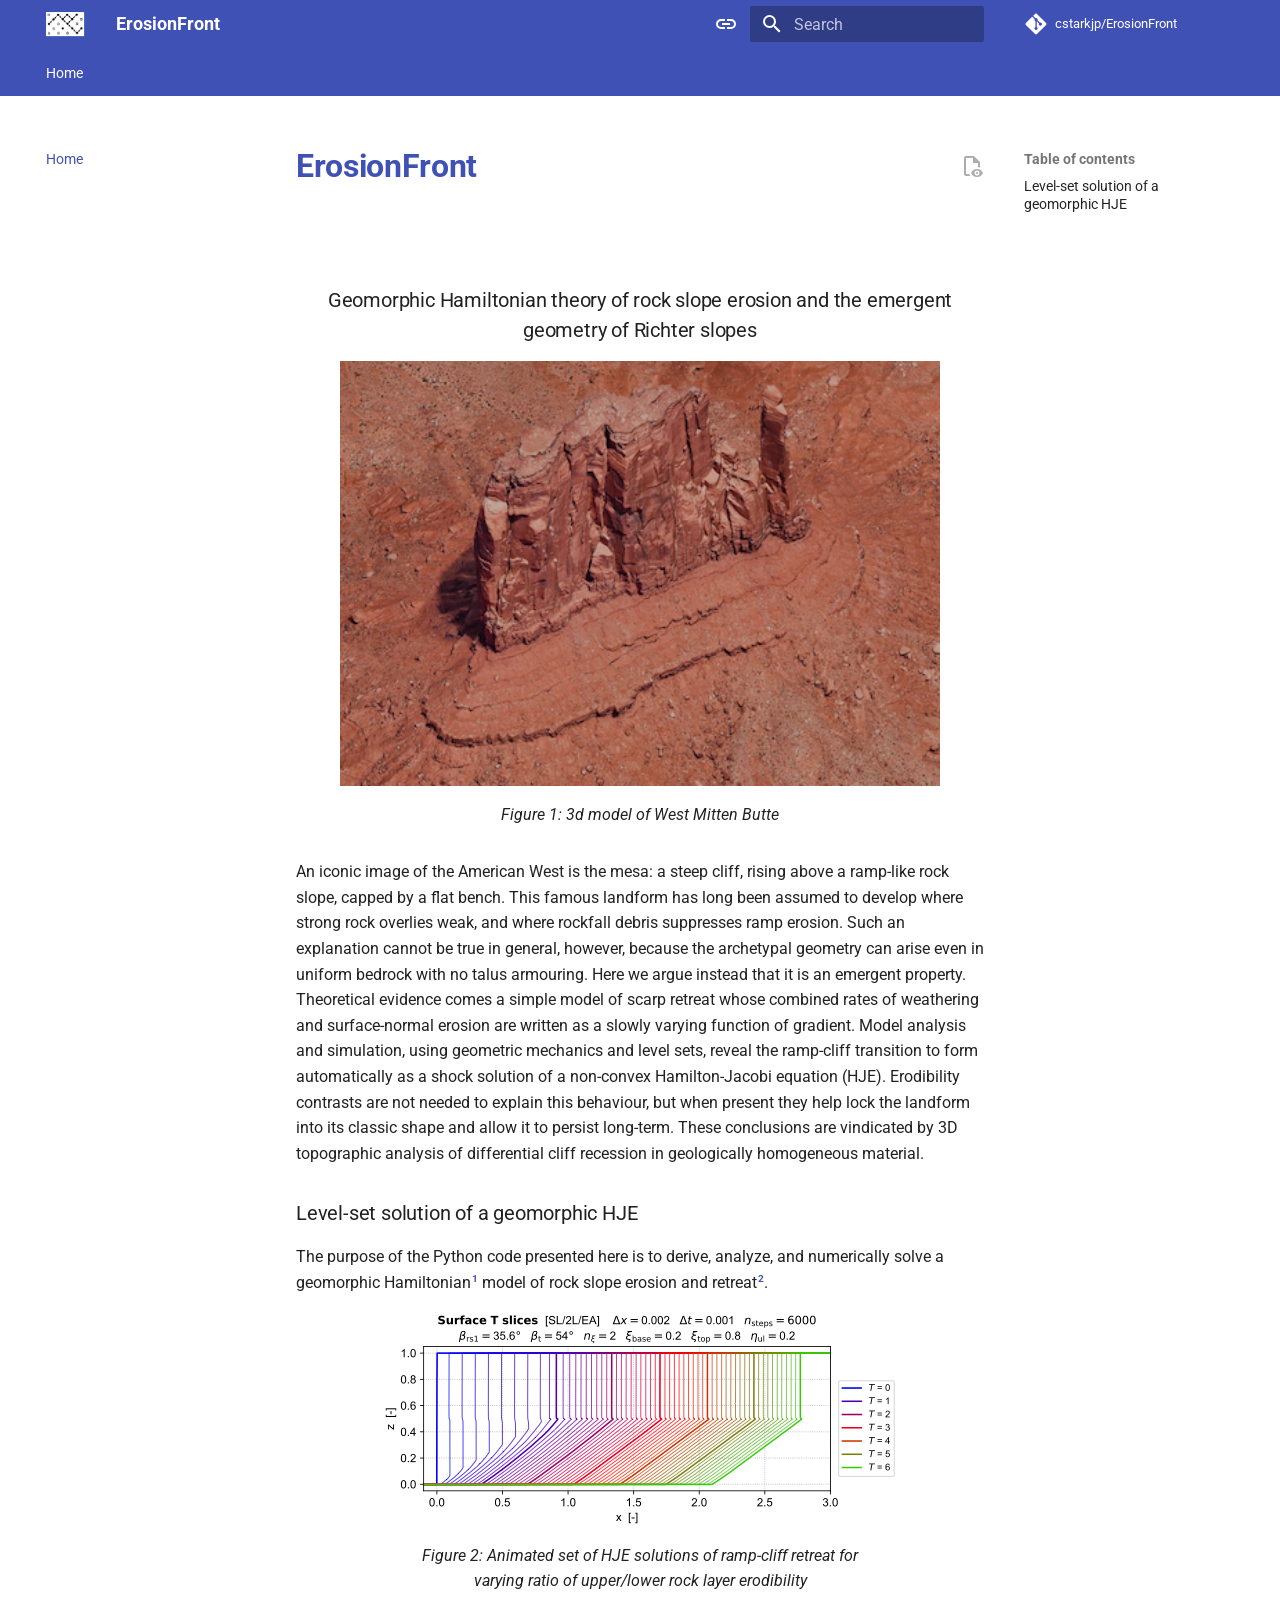
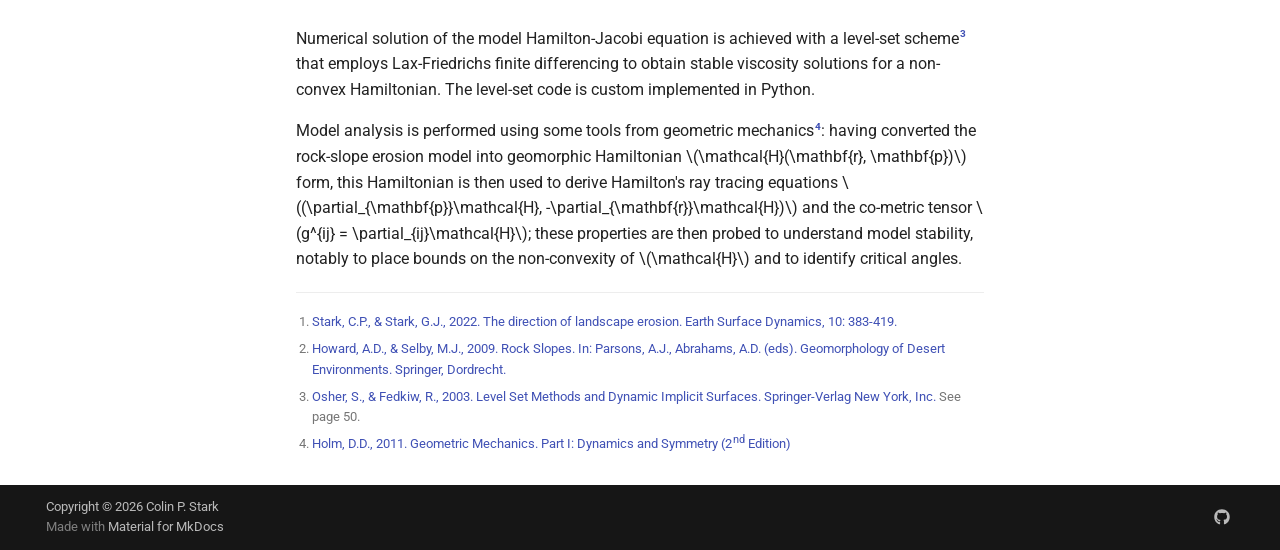
==== commit f80658e0: "Update" ====
--- a/web/site/index.html
+++ b/web/site/index.html
@@ -326,6 +326,24 @@
         
       
       
+        <label class="md-nav__link md-nav__link--active" for="__toc">
+          
+  
+  
+  <span class="md-ellipsis">
+    
+  
+    Home
+  
+
+    
+  </span>
+  
+  
+
+          <span class="md-nav__icon md-icon"></span>
+        </label>
+      
       <a href="." class="md-nav__link md-nav__link--active">
         
   
@@ -342,6 +360,36 @@
   
 
       </a>
+      
+        
+
+<nav class="md-nav md-nav--secondary" aria-label="Table of contents">
+  
+  
+  
+    
+  
+  
+    <label class="md-nav__title" for="__toc">
+      <span class="md-nav__icon md-icon"></span>
+      Table of contents
+    </label>
+    <ul class="md-nav__list" data-md-component="toc" data-md-scrollfix>
+      
+        <li class="md-nav__item">
+  <a href="#level-set-solution-of-a-geomorphic-hje" class="md-nav__link">
+    <span class="md-ellipsis">
+      
+        Level-set solution of a geomorphic HJE
+      
+    </span>
+  </a>
+  
+</li>
+      
+    </ul>
+  
+</nav>
       
     </li>
   
@@ -366,6 +414,25 @@
   
     
   
+  
+    <label class="md-nav__title" for="__toc">
+      <span class="md-nav__icon md-icon"></span>
+      Table of contents
+    </label>
+    <ul class="md-nav__list" data-md-component="toc" data-md-scrollfix>
+      
+        <li class="md-nav__item">
+  <a href="#level-set-solution-of-a-geomorphic-hje" class="md-nav__link">
+    <span class="md-ellipsis">
+      
+        Level-set solution of a geomorphic HJE
+      
+    </span>
+  </a>
+  
+</li>
+      
+    </ul>
   
 </nav>
                   </div>
@@ -400,25 +467,22 @@
  </h3>
 </div>
 
-<div align="center">
-
-![3d model of West Mitten Butte](images/BlenderView1_reduced.png)
-
-</div>
+<!-- <div align="center"> -->
+
+<p><figure id="_figure-1"><img alt="3d model of West Mitten Butte" src="images/BlenderView1_reduced.png" width="600"><figcaption>Figure 1: 3d model of West Mitten Butte</figcaption></figure></p>
+<!-- </div> -->
 
 <p>An iconic image of the American West is the mesa: a steep cliff, rising above a ramp-like rock slope, capped by a flat bench. This famous landform has long been assumed to develop where strong rock overlies weak, and where rockfall debris suppresses ramp erosion. Such an explanation cannot be true in general, however, because the archetypal geometry can arise even in uniform bedrock with no talus armouring. Here we argue instead that it is an emergent property. Theoretical evidence comes a simple model of scarp retreat whose combined rates of weathering and surface-normal erosion are written as a slowly varying function of gradient. Model analysis and simulation, using geometric mechanics and level sets, reveal the ramp-cliff transition to form automatically as a shock solution of a non-convex Hamilton-Jacobi equation (HJE). Erodibility contrasts are not needed to explain this behaviour, but when present they help lock the landform into its classic shape and allow it to persist long-term. These conclusions are vindicated by 3D topographic analysis of differential cliff recession in geologically homogeneous material.</p>
-<p>### Level-set solution of a geomorphic HJE</p>
+<h3 id="level-set-solution-of-a-geomorphic-hje">Level-set solution of a geomorphic HJE<a class="headerlink" href="#level-set-solution-of-a-geomorphic-hje" title="Permanent link">¶</a></h3>
 <p>The purpose of the Python code presented here is to derive, analyze, and numerically solve a geomorphic Hamiltonian<sup id="fnref:1"><a class="footnote-ref" href="#fn:1">1</a></sup> model of rock slope erosion and retreat<sup id="fnref:2"><a class="footnote-ref" href="#fn:2">2</a></sup>. </p>
 <!-- The code is provided as a 
 [Python library package](src/erosionfront)
  and associated Jupyter notebooks (e.g., [here](notebooks/simulation/ErosionFront.ipynb) and  [here](notebooks/analysis/3DProfiling.ipynb)). -->
 
-<div align="center">
-
- ![Animated set of HJE solutions of ramp-cliff retreat for varying ratio of upper/lower rock layer erodibility](
-    images/time_slices_test_2layer_ηul0p2.png?raw=true
-)
-</div>
+<!-- <div align="center"> -->
+
+<p><figure id="_figure-2"><img alt="Animated set of HJE solutions of ramp-cliff retreat for varying ratio of upper/lower rock layer erodibility" src="images/time_slices_test_2layer_%CE%B7ul0p2.png"><figcaption>Figure 2: Animated set of HJE solutions of ramp-cliff retreat for varying ratio of upper/lower rock layer erodibility</figcaption></figure></p>
+<!-- </div> -->
 
 <p>Numerical solution of the model Hamilton-Jacobi equation is achieved with a level-set scheme<sup id="fnref:3"><a class="footnote-ref" href="#fn:3">3</a></sup> that employs Lax-Friedrichs finite differencing to obtain stable viscosity solutions for a non-convex Hamiltonian. The level-set code is custom implemented in Python.</p>
 <p>Model analysis is performed using some tools from geometric mechanics<sup id="fnref:4"><a class="footnote-ref" href="#fn:4">4</a></sup>: having converted the rock-slope erosion model into geomorphic Hamiltonian <span class="arithmatex">\(\mathcal{H}(\mathbf{r}, \mathbf{p})\)</span> form, this Hamiltonian is then used to derive Hamilton's ray tracing equations <span class="arithmatex">\((\partial_{\mathbf{p}}\mathcal{H}, -\partial_{\mathbf{r}}\mathcal{H})\)</span> and the co-metric tensor <span class="arithmatex">\(g^{ij} = \partial_{ij}\mathcal{H}\)</span>; these properties are then probed to understand model stability, notably to place bounds on the non-convexity of <span class="arithmatex">\(\mathcal{H}\)</span> and to identify critical angles.</p>
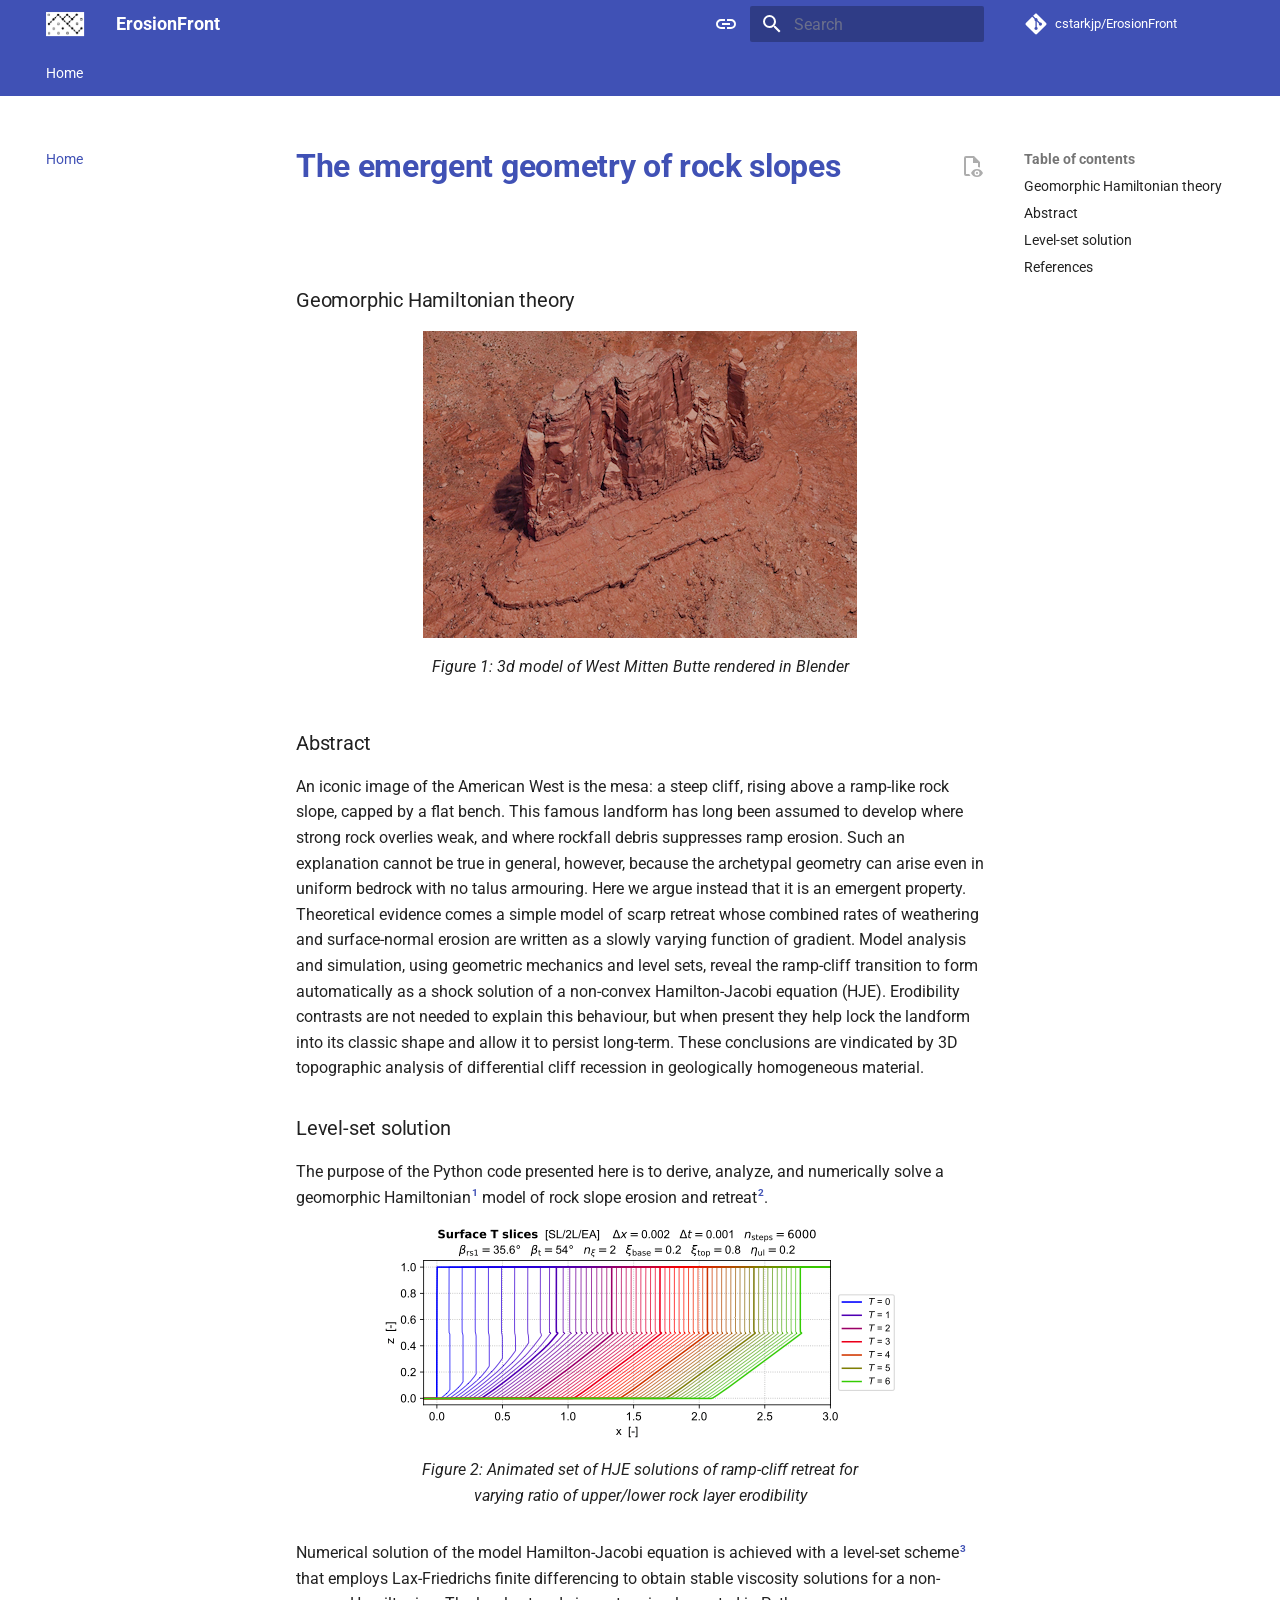
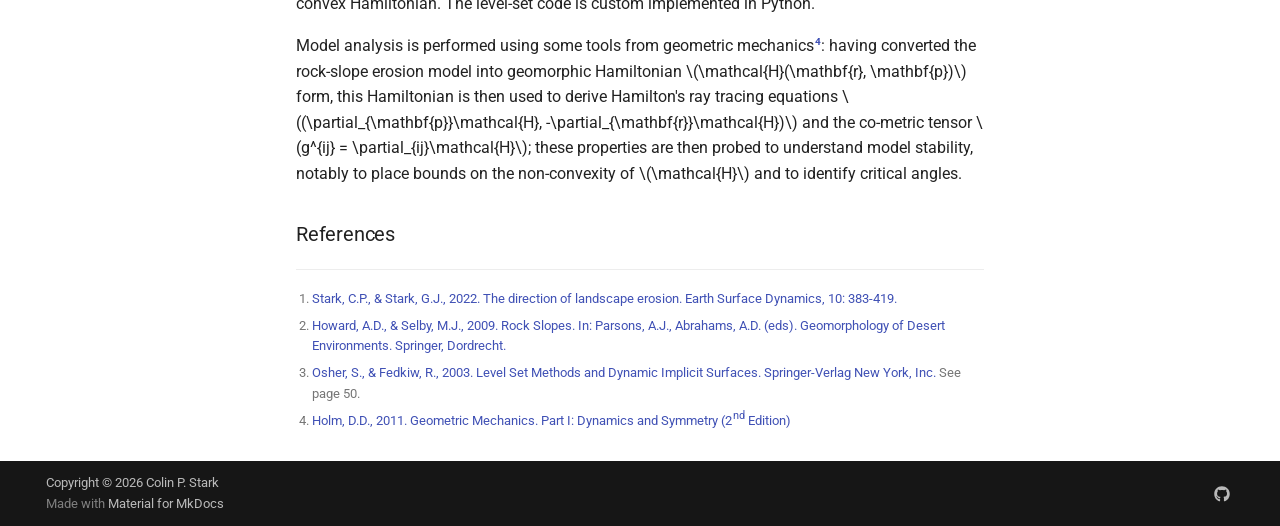
==== commit d487effa: "Mod readme" ====
--- a/web/site/index.html
+++ b/web/site/index.html
@@ -90,7 +90,7 @@
     <div data-md-component="skip">
       
         
-        <a href="#erosionfront" class="md-skip">
+        <a href="#the-emergent-geometry-of-rock-slopes" class="md-skip">
           Skip to content
         </a>
       
@@ -377,10 +377,43 @@
     <ul class="md-nav__list" data-md-component="toc" data-md-scrollfix>
       
         <li class="md-nav__item">
-  <a href="#level-set-solution-of-a-geomorphic-hje" class="md-nav__link">
-    <span class="md-ellipsis">
-      
-        Level-set solution of a geomorphic HJE
+  <a href="#geomorphic-hamiltonian-theory" class="md-nav__link">
+    <span class="md-ellipsis">
+      
+        Geomorphic Hamiltonian theory
+      
+    </span>
+  </a>
+  
+</li>
+      
+        <li class="md-nav__item">
+  <a href="#abstract" class="md-nav__link">
+    <span class="md-ellipsis">
+      
+        Abstract
+      
+    </span>
+  </a>
+  
+</li>
+      
+        <li class="md-nav__item">
+  <a href="#level-set-solution" class="md-nav__link">
+    <span class="md-ellipsis">
+      
+        Level-set solution
+      
+    </span>
+  </a>
+  
+</li>
+      
+        <li class="md-nav__item">
+  <a href="#references" class="md-nav__link">
+    <span class="md-ellipsis">
+      
+        References
       
     </span>
   </a>
@@ -422,10 +455,43 @@
     <ul class="md-nav__list" data-md-component="toc" data-md-scrollfix>
       
         <li class="md-nav__item">
-  <a href="#level-set-solution-of-a-geomorphic-hje" class="md-nav__link">
-    <span class="md-ellipsis">
-      
-        Level-set solution of a geomorphic HJE
+  <a href="#geomorphic-hamiltonian-theory" class="md-nav__link">
+    <span class="md-ellipsis">
+      
+        Geomorphic Hamiltonian theory
+      
+    </span>
+  </a>
+  
+</li>
+      
+        <li class="md-nav__item">
+  <a href="#abstract" class="md-nav__link">
+    <span class="md-ellipsis">
+      
+        Abstract
+      
+    </span>
+  </a>
+  
+</li>
+      
+        <li class="md-nav__item">
+  <a href="#level-set-solution" class="md-nav__link">
+    <span class="md-ellipsis">
+      
+        Level-set solution
+      
+    </span>
+  </a>
+  
+</li>
+      
+        <li class="md-nav__item">
+  <a href="#references" class="md-nav__link">
+    <span class="md-ellipsis">
+      
+        References
       
     </span>
   </a>
@@ -460,20 +526,22 @@
   
 
 
-<h1 id="erosionfront"><a href="https://pypi.org/project/erosionfront/"><strong>ErosionFront</strong></a><a class="headerlink" href="#erosionfront" title="Permanent link">¶</a></h1>
+<h1 id="the-emergent-geometry-of-rock-slopes"><a href="https://pypi.org/project/erosionfront/"><strong>The emergent geometry of rock slopes</strong></a><a class="headerlink" href="#the-emergent-geometry-of-rock-slopes" title="Permanent link">¶</a></h1>
 <p><a href="https://github.com/cstarkjp/ErosionFront/actions/workflows/pypi-publish.yml"><img alt="" src="https://github.com/cstarkjp/ErosionFront/actions/workflows/pypi-publish.yml/badge.svg?style=cache-control=no-cache"></a></p>
-<div align="center">
-<h3> Geomorphic Hamiltonian theory of rock slope erosion and the emergent geometry of Richter slopes
- </h3>
-</div>
+<h3 id="geomorphic-hamiltonian-theory">Geomorphic Hamiltonian theory<a class="headerlink" href="#geomorphic-hamiltonian-theory" title="Permanent link">¶</a></h3>
+<!-- ### A geomorphic Hamiltonian theory of rock slope erosion -->
+
+<!-- and the emergent geometry of Richter-type rock slopes -->
 
 <!-- <div align="center"> -->
 
-<p><figure id="_figure-1"><img alt="3d model of West Mitten Butte" src="images/BlenderView1_reduced.png" width="600"><figcaption>Figure 1: 3d model of West Mitten Butte</figcaption></figure></p>
+<p><figure id="_figure-1"><img alt="3d model of West Mitten Butte rendered in Blender" src="images/BlenderView1_reduced.png"><figcaption>Figure 1: 3d model of West Mitten Butte rendered in Blender</figcaption></figure></p>
+<!-- {width=600} -->
 <!-- </div> -->
 
+<h3 id="abstract">Abstract<a class="headerlink" href="#abstract" title="Permanent link">¶</a></h3>
 <p>An iconic image of the American West is the mesa: a steep cliff, rising above a ramp-like rock slope, capped by a flat bench. This famous landform has long been assumed to develop where strong rock overlies weak, and where rockfall debris suppresses ramp erosion. Such an explanation cannot be true in general, however, because the archetypal geometry can arise even in uniform bedrock with no talus armouring. Here we argue instead that it is an emergent property. Theoretical evidence comes a simple model of scarp retreat whose combined rates of weathering and surface-normal erosion are written as a slowly varying function of gradient. Model analysis and simulation, using geometric mechanics and level sets, reveal the ramp-cliff transition to form automatically as a shock solution of a non-convex Hamilton-Jacobi equation (HJE). Erodibility contrasts are not needed to explain this behaviour, but when present they help lock the landform into its classic shape and allow it to persist long-term. These conclusions are vindicated by 3D topographic analysis of differential cliff recession in geologically homogeneous material.</p>
-<h3 id="level-set-solution-of-a-geomorphic-hje">Level-set solution of a geomorphic HJE<a class="headerlink" href="#level-set-solution-of-a-geomorphic-hje" title="Permanent link">¶</a></h3>
+<h3 id="level-set-solution">Level-set solution<a class="headerlink" href="#level-set-solution" title="Permanent link">¶</a></h3>
 <p>The purpose of the Python code presented here is to derive, analyze, and numerically solve a geomorphic Hamiltonian<sup id="fnref:1"><a class="footnote-ref" href="#fn:1">1</a></sup> model of rock slope erosion and retreat<sup id="fnref:2"><a class="footnote-ref" href="#fn:2">2</a></sup>. </p>
 <!-- The code is provided as a 
 [Python library package](src/erosionfront)
@@ -486,6 +554,7 @@
 
 <p>Numerical solution of the model Hamilton-Jacobi equation is achieved with a level-set scheme<sup id="fnref:3"><a class="footnote-ref" href="#fn:3">3</a></sup> that employs Lax-Friedrichs finite differencing to obtain stable viscosity solutions for a non-convex Hamiltonian. The level-set code is custom implemented in Python.</p>
 <p>Model analysis is performed using some tools from geometric mechanics<sup id="fnref:4"><a class="footnote-ref" href="#fn:4">4</a></sup>: having converted the rock-slope erosion model into geomorphic Hamiltonian <span class="arithmatex">\(\mathcal{H}(\mathbf{r}, \mathbf{p})\)</span> form, this Hamiltonian is then used to derive Hamilton's ray tracing equations <span class="arithmatex">\((\partial_{\mathbf{p}}\mathcal{H}, -\partial_{\mathbf{r}}\mathcal{H})\)</span> and the co-metric tensor <span class="arithmatex">\(g^{ij} = \partial_{ij}\mathcal{H}\)</span>; these properties are then probed to understand model stability, notably to place bounds on the non-convexity of <span class="arithmatex">\(\mathcal{H}\)</span> and to identify critical angles.</p>
+<h3 id="references">References<a class="headerlink" href="#references" title="Permanent link">¶</a></h3>
 <div class="footnote">
 <hr>
 <ol>
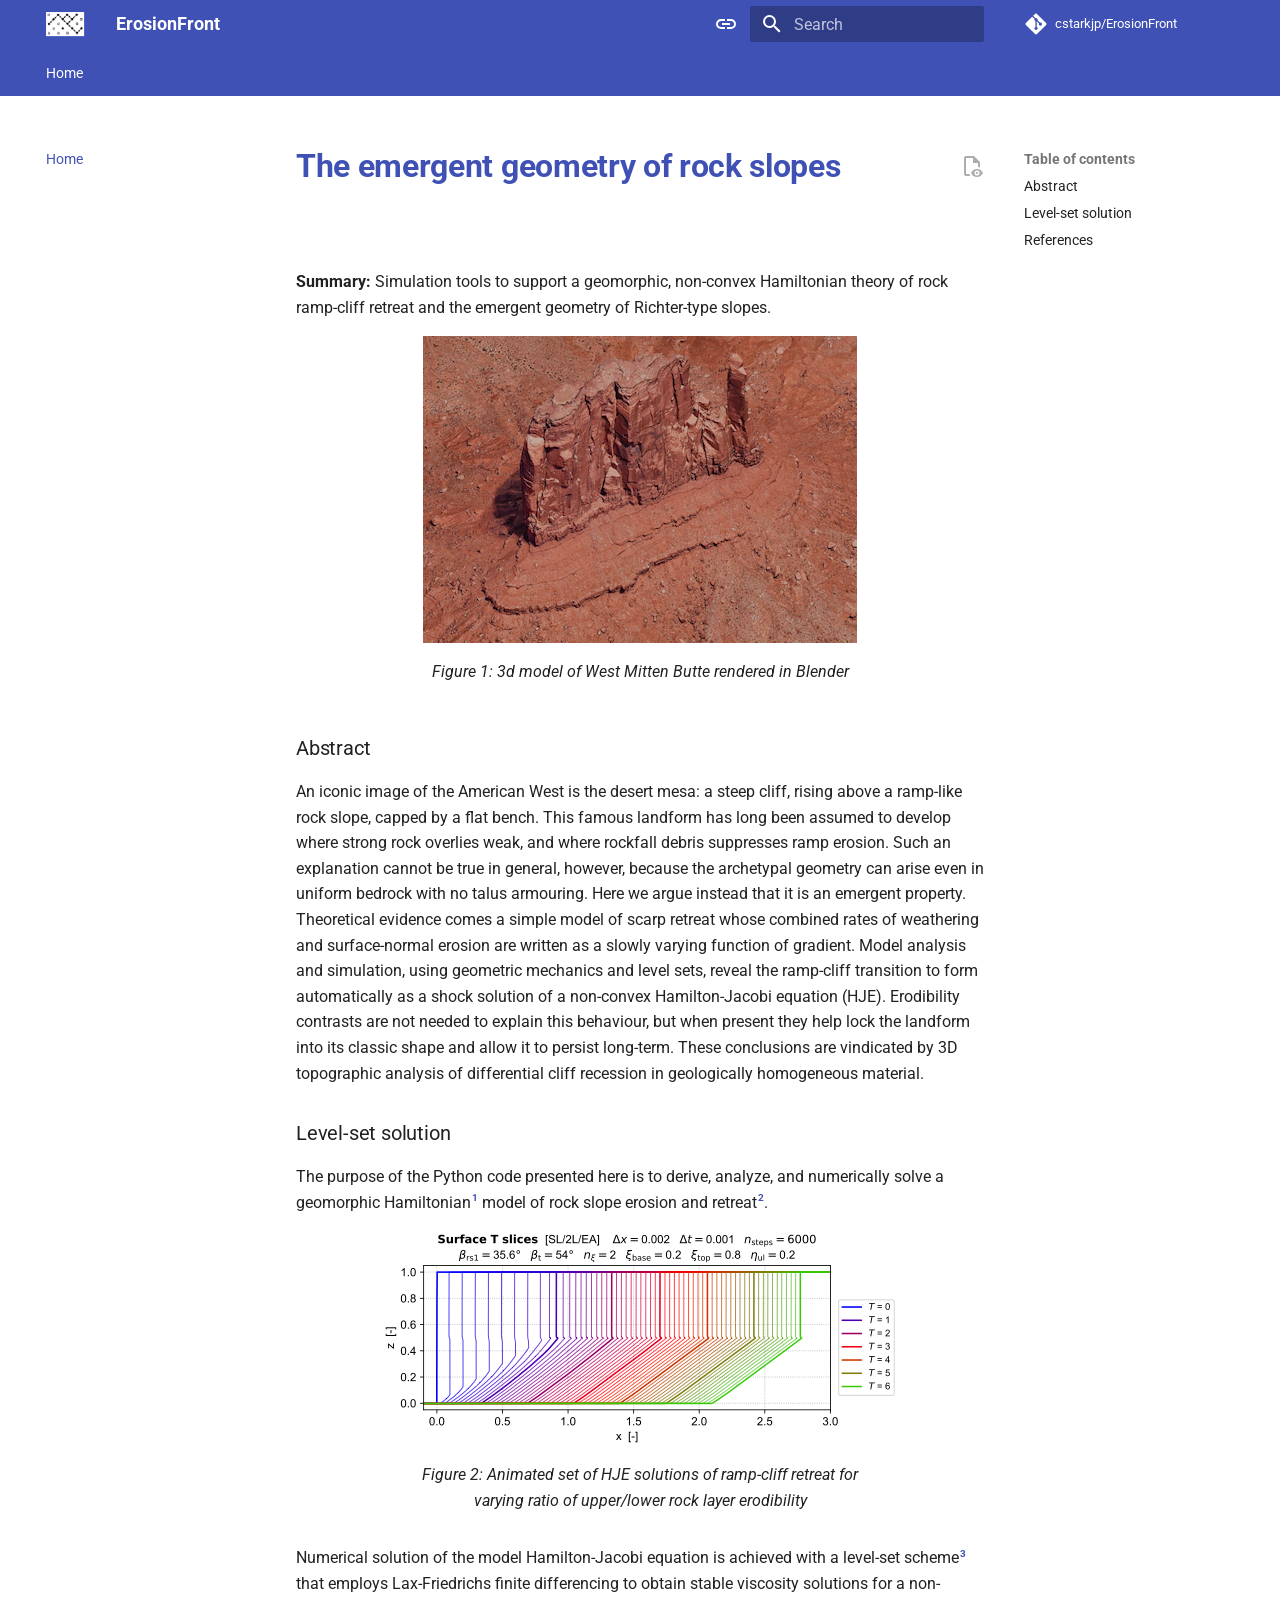
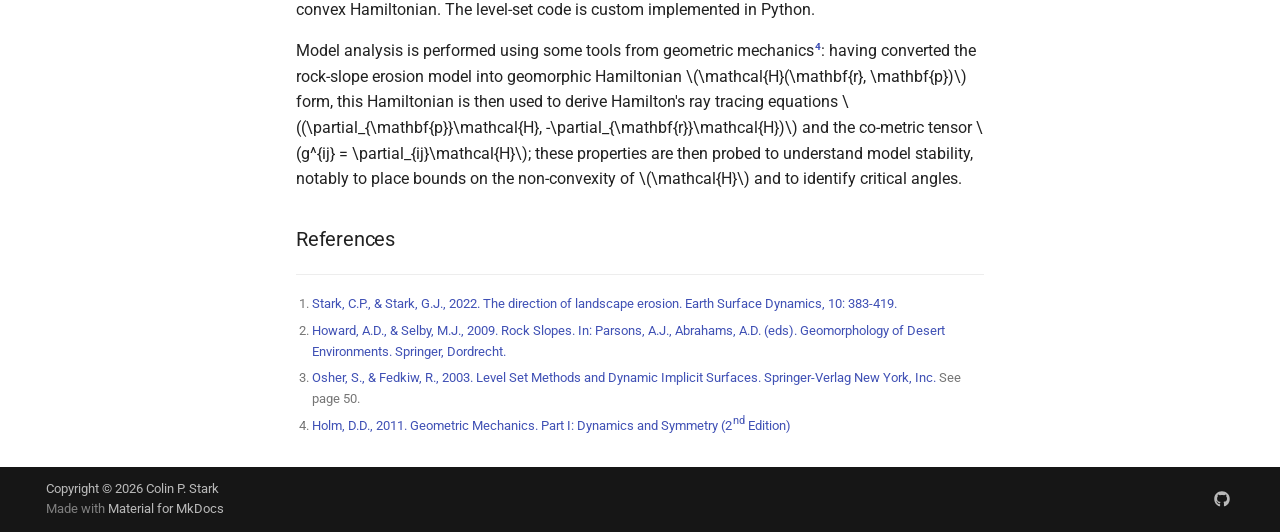
==== commit 3f24ff07: "Minor mod" ====
--- a/web/site/index.html
+++ b/web/site/index.html
@@ -377,17 +377,6 @@
     <ul class="md-nav__list" data-md-component="toc" data-md-scrollfix>
       
         <li class="md-nav__item">
-  <a href="#geomorphic-hamiltonian-theory" class="md-nav__link">
-    <span class="md-ellipsis">
-      
-        Geomorphic Hamiltonian theory
-      
-    </span>
-  </a>
-  
-</li>
-      
-        <li class="md-nav__item">
   <a href="#abstract" class="md-nav__link">
     <span class="md-ellipsis">
       
@@ -455,17 +444,6 @@
     <ul class="md-nav__list" data-md-component="toc" data-md-scrollfix>
       
         <li class="md-nav__item">
-  <a href="#geomorphic-hamiltonian-theory" class="md-nav__link">
-    <span class="md-ellipsis">
-      
-        Geomorphic Hamiltonian theory
-      
-    </span>
-  </a>
-  
-</li>
-      
-        <li class="md-nav__item">
   <a href="#abstract" class="md-nav__link">
     <span class="md-ellipsis">
       
@@ -528,7 +506,7 @@
 
 <h1 id="the-emergent-geometry-of-rock-slopes"><a href="https://pypi.org/project/erosionfront/"><strong>The emergent geometry of rock slopes</strong></a><a class="headerlink" href="#the-emergent-geometry-of-rock-slopes" title="Permanent link">¶</a></h1>
 <p><a href="https://github.com/cstarkjp/ErosionFront/actions/workflows/pypi-publish.yml"><img alt="" src="https://github.com/cstarkjp/ErosionFront/actions/workflows/pypi-publish.yml/badge.svg?style=cache-control=no-cache"></a></p>
-<h3 id="geomorphic-hamiltonian-theory">Geomorphic Hamiltonian theory<a class="headerlink" href="#geomorphic-hamiltonian-theory" title="Permanent link">¶</a></h3>
+<p><strong>Summary:</strong> Simulation tools to support a geomorphic, non-convex Hamiltonian theory of rock ramp-cliff retreat and the emergent geometry of Richter-type slopes.</p>
 <!-- ### A geomorphic Hamiltonian theory of rock slope erosion -->
 
 <!-- and the emergent geometry of Richter-type rock slopes -->
@@ -540,7 +518,7 @@
 <!-- </div> -->
 
 <h3 id="abstract">Abstract<a class="headerlink" href="#abstract" title="Permanent link">¶</a></h3>
-<p>An iconic image of the American West is the mesa: a steep cliff, rising above a ramp-like rock slope, capped by a flat bench. This famous landform has long been assumed to develop where strong rock overlies weak, and where rockfall debris suppresses ramp erosion. Such an explanation cannot be true in general, however, because the archetypal geometry can arise even in uniform bedrock with no talus armouring. Here we argue instead that it is an emergent property. Theoretical evidence comes a simple model of scarp retreat whose combined rates of weathering and surface-normal erosion are written as a slowly varying function of gradient. Model analysis and simulation, using geometric mechanics and level sets, reveal the ramp-cliff transition to form automatically as a shock solution of a non-convex Hamilton-Jacobi equation (HJE). Erodibility contrasts are not needed to explain this behaviour, but when present they help lock the landform into its classic shape and allow it to persist long-term. These conclusions are vindicated by 3D topographic analysis of differential cliff recession in geologically homogeneous material.</p>
+<p>An iconic image of the American West is the desert mesa: a steep cliff, rising above a ramp-like rock slope, capped by a flat bench. This famous landform has long been assumed to develop where strong rock overlies weak, and where rockfall debris suppresses ramp erosion. Such an explanation cannot be true in general, however, because the archetypal geometry can arise even in uniform bedrock with no talus armouring. Here we argue instead that it is an emergent property. Theoretical evidence comes a simple model of scarp retreat whose combined rates of weathering and surface-normal erosion are written as a slowly varying function of gradient. Model analysis and simulation, using geometric mechanics and level sets, reveal the ramp-cliff transition to form automatically as a shock solution of a non-convex Hamilton-Jacobi equation (HJE). Erodibility contrasts are not needed to explain this behaviour, but when present they help lock the landform into its classic shape and allow it to persist long-term. These conclusions are vindicated by 3D topographic analysis of differential cliff recession in geologically homogeneous material.</p>
 <h3 id="level-set-solution">Level-set solution<a class="headerlink" href="#level-set-solution" title="Permanent link">¶</a></h3>
 <p>The purpose of the Python code presented here is to derive, analyze, and numerically solve a geomorphic Hamiltonian<sup id="fnref:1"><a class="footnote-ref" href="#fn:1">1</a></sup> model of rock slope erosion and retreat<sup id="fnref:2"><a class="footnote-ref" href="#fn:2">2</a></sup>. </p>
 <!-- The code is provided as a 
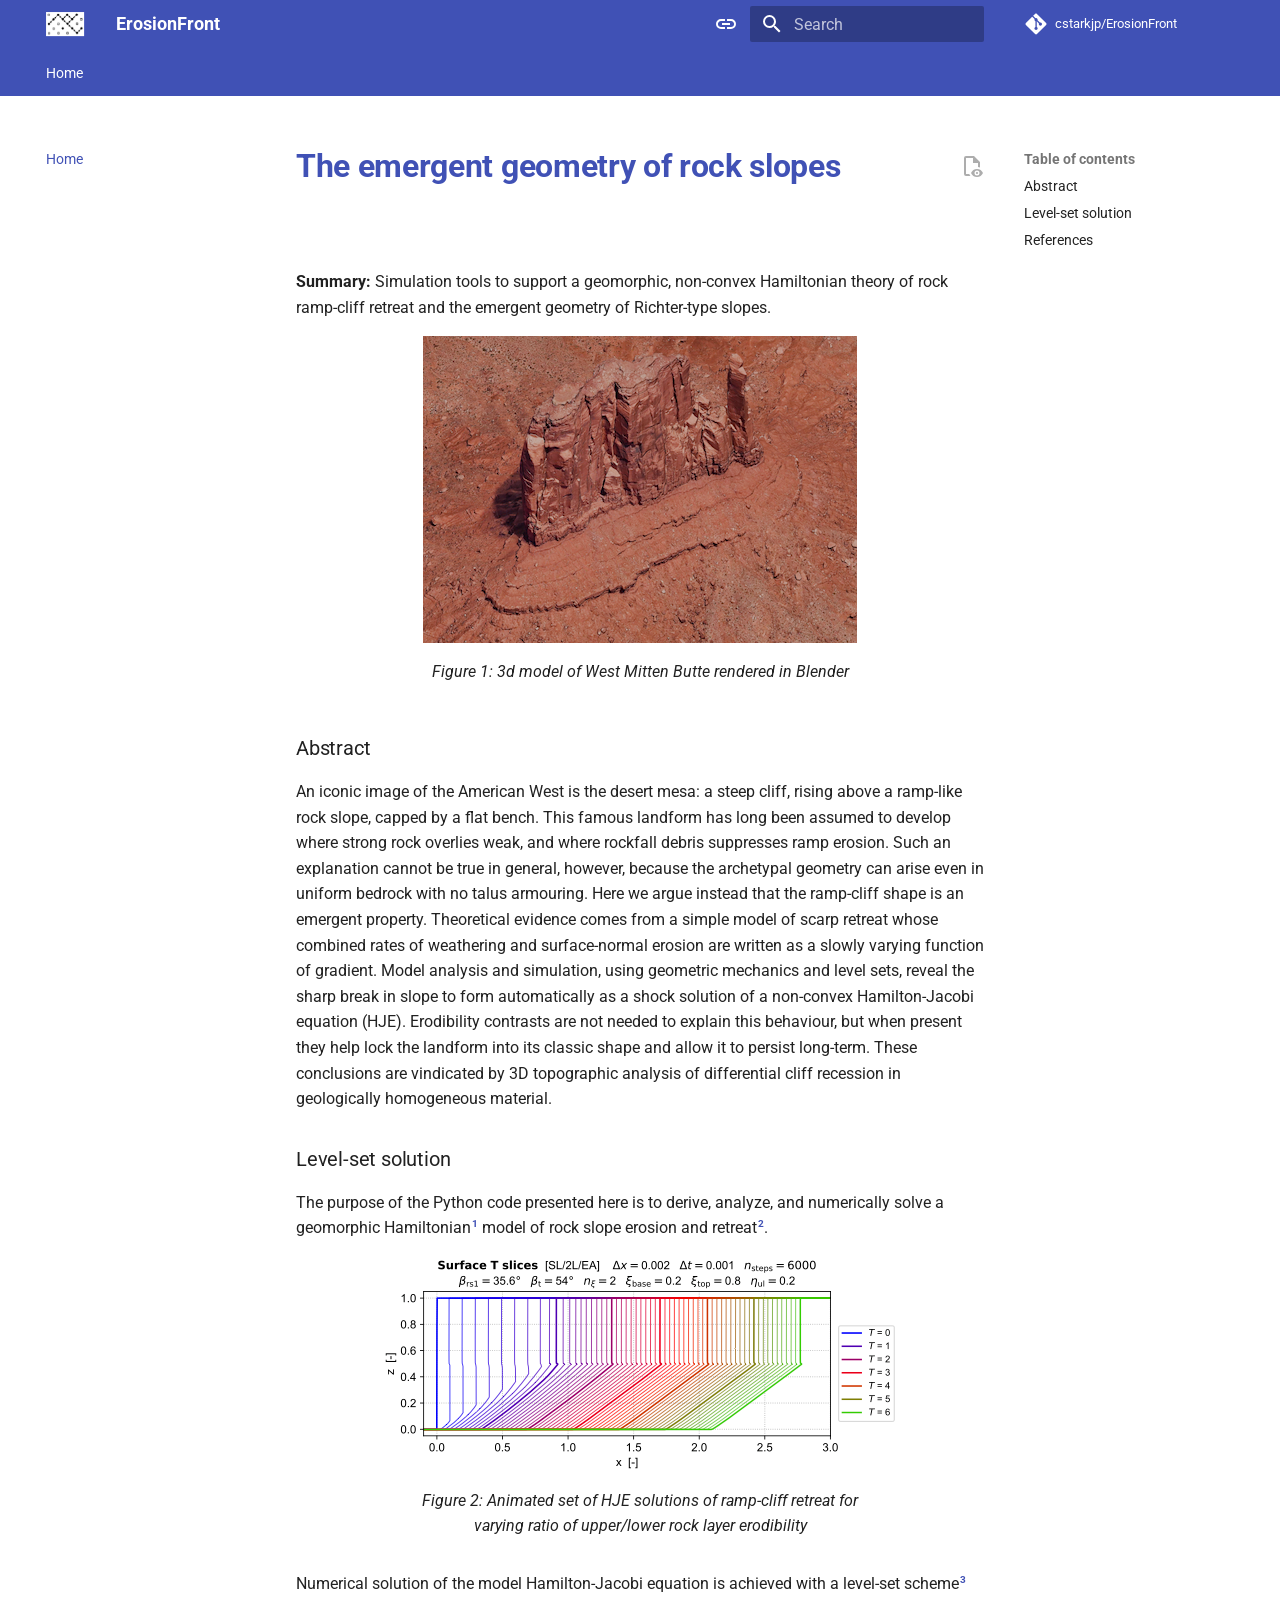
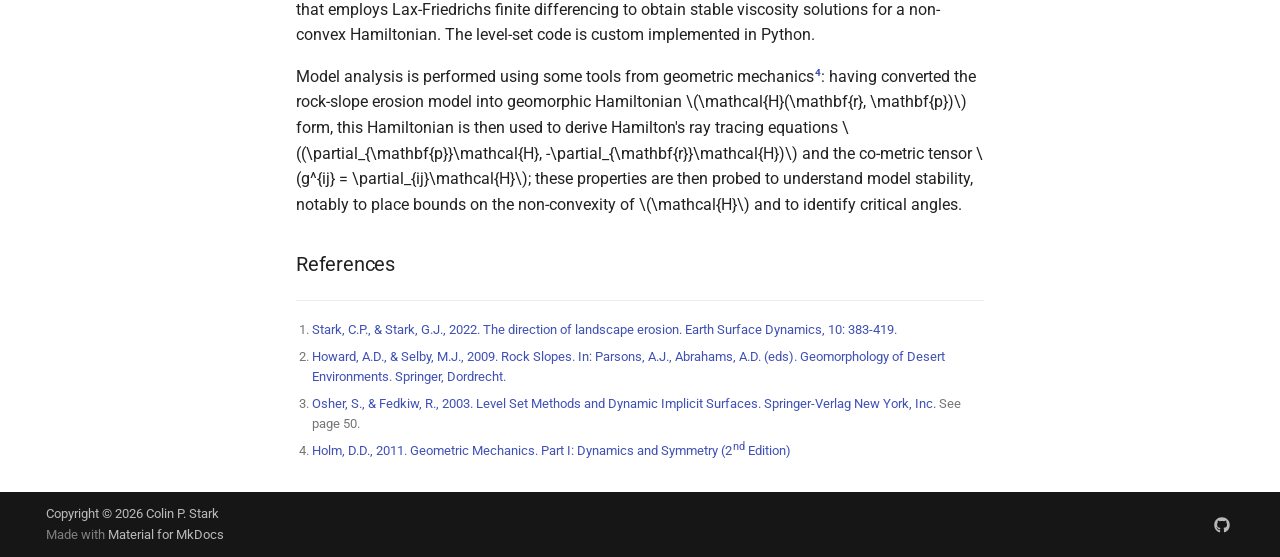
==== commit 034bd418: "More readme tweaks" ====
--- a/web/site/index.html
+++ b/web/site/index.html
@@ -518,7 +518,7 @@
 <!-- </div> -->
 
 <h3 id="abstract">Abstract<a class="headerlink" href="#abstract" title="Permanent link">¶</a></h3>
-<p>An iconic image of the American West is the desert mesa: a steep cliff, rising above a ramp-like rock slope, capped by a flat bench. This famous landform has long been assumed to develop where strong rock overlies weak, and where rockfall debris suppresses ramp erosion. Such an explanation cannot be true in general, however, because the archetypal geometry can arise even in uniform bedrock with no talus armouring. Here we argue instead that it is an emergent property. Theoretical evidence comes a simple model of scarp retreat whose combined rates of weathering and surface-normal erosion are written as a slowly varying function of gradient. Model analysis and simulation, using geometric mechanics and level sets, reveal the ramp-cliff transition to form automatically as a shock solution of a non-convex Hamilton-Jacobi equation (HJE). Erodibility contrasts are not needed to explain this behaviour, but when present they help lock the landform into its classic shape and allow it to persist long-term. These conclusions are vindicated by 3D topographic analysis of differential cliff recession in geologically homogeneous material.</p>
+<p>An iconic image of the American West is the desert mesa: a steep cliff, rising above a ramp-like rock slope, capped by a flat bench. This famous landform has long been assumed to develop where strong rock overlies weak, and where rockfall debris suppresses ramp erosion. Such an explanation cannot be true in general, however, because the archetypal geometry can arise even in uniform bedrock with no talus armouring. Here we argue instead that the ramp-cliff shape is an emergent property. Theoretical evidence comes from a simple model of scarp retreat whose combined rates of weathering and surface-normal erosion are written as a slowly varying function of gradient. Model analysis and simulation, using geometric mechanics and level sets, reveal the sharp break in slope to form automatically as a shock solution of a non-convex Hamilton-Jacobi equation (HJE). Erodibility contrasts are not needed to explain this behaviour, but when present they help lock the landform into its classic shape and allow it to persist long-term. These conclusions are vindicated by 3D topographic analysis of differential cliff recession in geologically homogeneous material.</p>
 <h3 id="level-set-solution">Level-set solution<a class="headerlink" href="#level-set-solution" title="Permanent link">¶</a></h3>
 <p>The purpose of the Python code presented here is to derive, analyze, and numerically solve a geomorphic Hamiltonian<sup id="fnref:1"><a class="footnote-ref" href="#fn:1">1</a></sup> model of rock slope erosion and retreat<sup id="fnref:2"><a class="footnote-ref" href="#fn:2">2</a></sup>. </p>
 <!-- The code is provided as a 
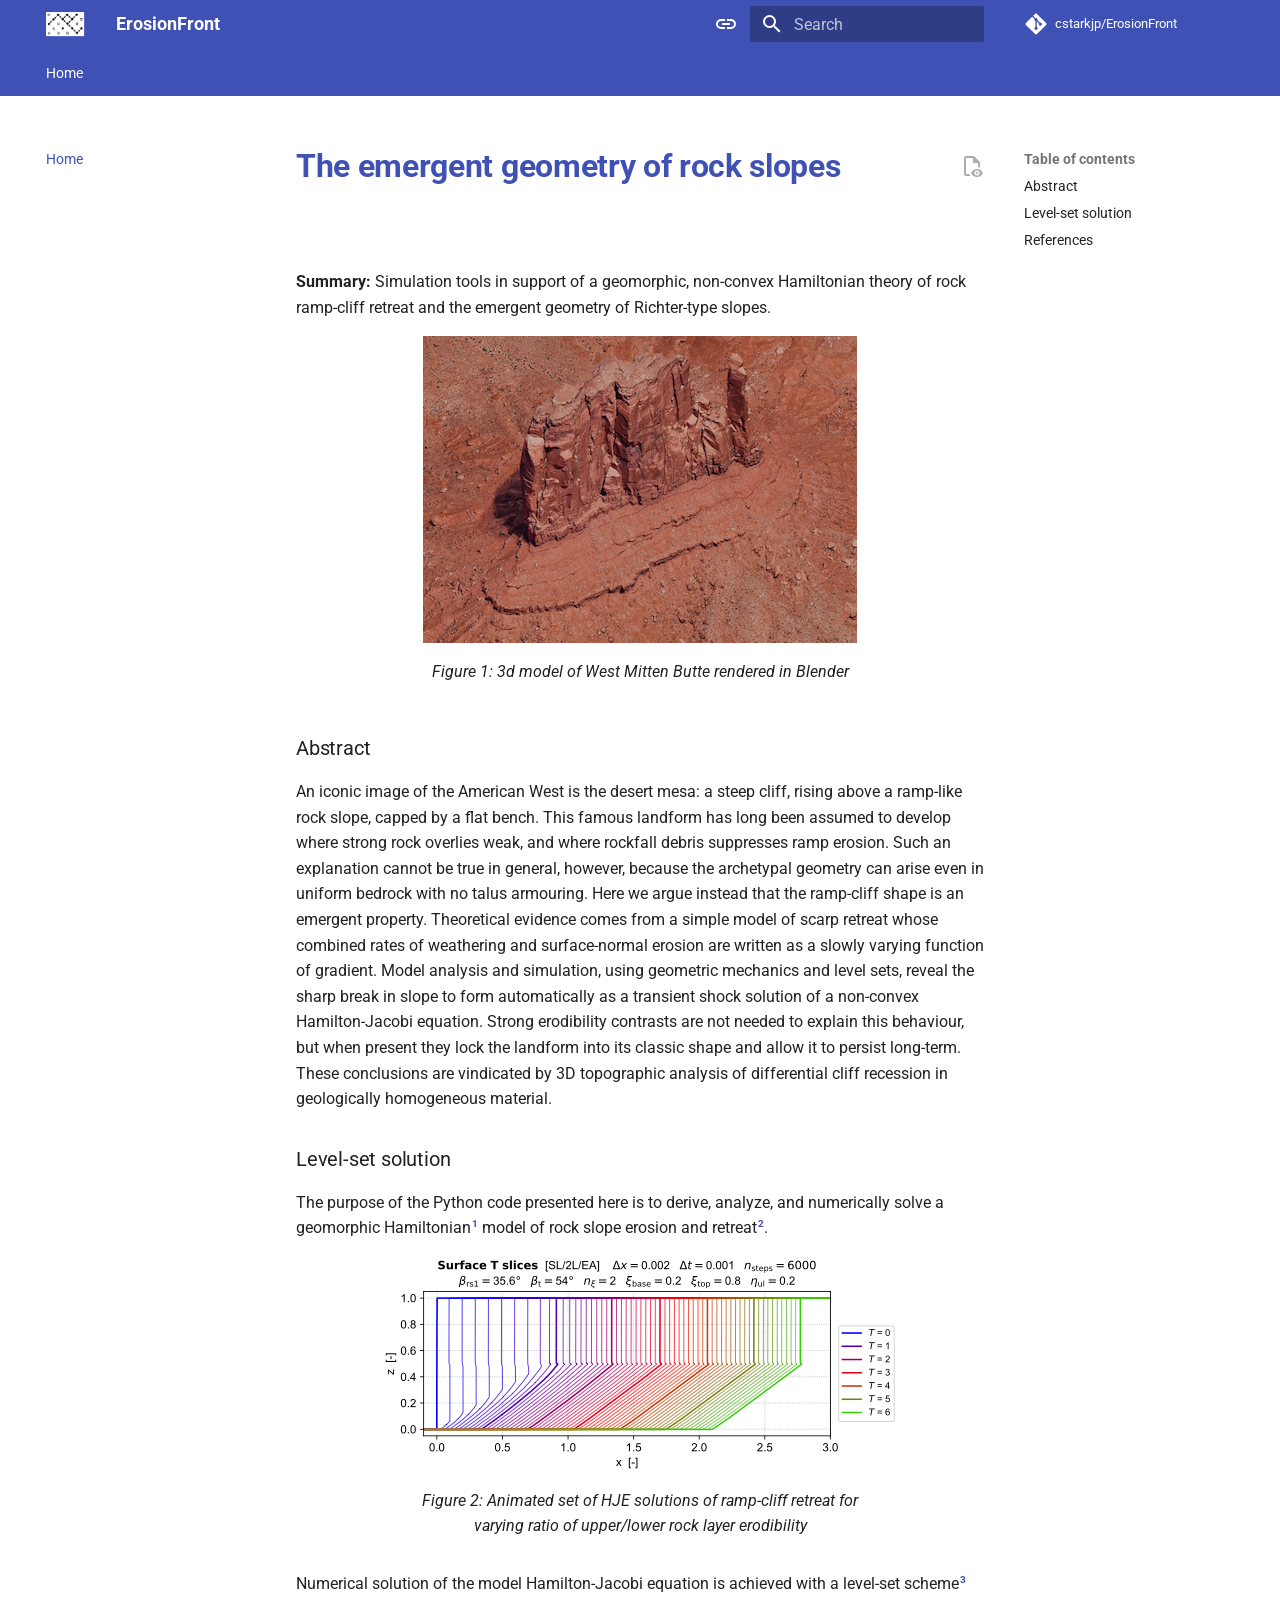
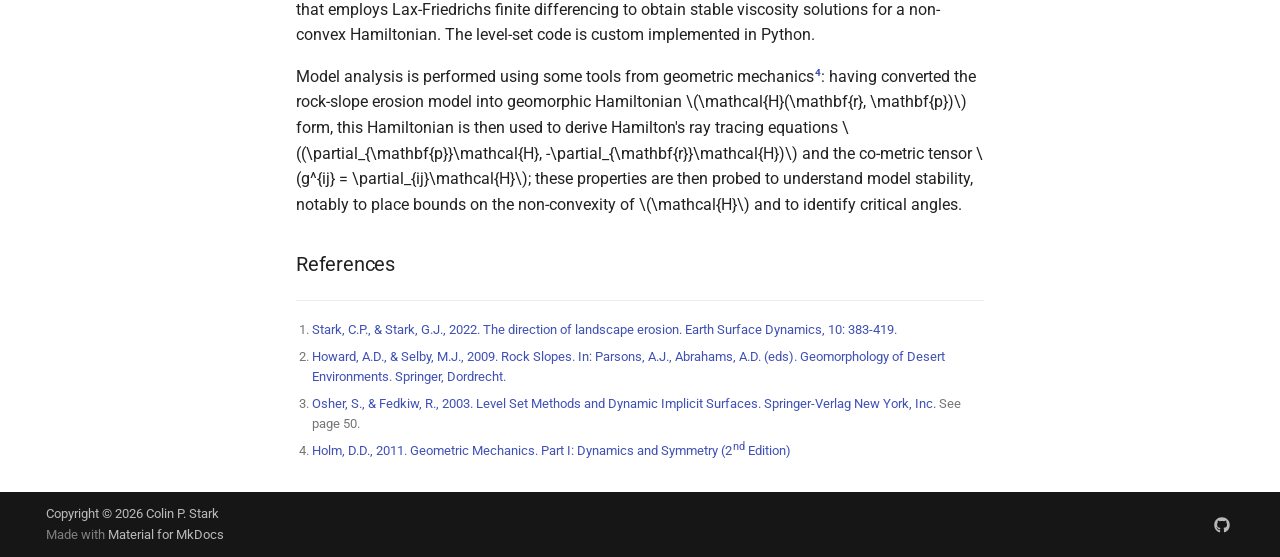
==== commit 9f2f8b86: "Update" ====
--- a/web/site/index.html
+++ b/web/site/index.html
@@ -506,7 +506,7 @@
 
 <h1 id="the-emergent-geometry-of-rock-slopes"><a href="https://pypi.org/project/erosionfront/"><strong>The emergent geometry of rock slopes</strong></a><a class="headerlink" href="#the-emergent-geometry-of-rock-slopes" title="Permanent link">¶</a></h1>
 <p><a href="https://github.com/cstarkjp/ErosionFront/actions/workflows/pypi-publish.yml"><img alt="" src="https://github.com/cstarkjp/ErosionFront/actions/workflows/pypi-publish.yml/badge.svg?style=cache-control=no-cache"></a></p>
-<p><strong>Summary:</strong> Simulation tools to support a geomorphic, non-convex Hamiltonian theory of rock ramp-cliff retreat and the emergent geometry of Richter-type slopes.</p>
+<p><strong>Summary:</strong> Simulation tools in support of a geomorphic, non-convex Hamiltonian theory of rock ramp-cliff retreat and the emergent geometry of Richter-type slopes.</p>
 <!-- ### A geomorphic Hamiltonian theory of rock slope erosion -->
 
 <!-- and the emergent geometry of Richter-type rock slopes -->
@@ -518,7 +518,7 @@
 <!-- </div> -->
 
 <h3 id="abstract">Abstract<a class="headerlink" href="#abstract" title="Permanent link">¶</a></h3>
-<p>An iconic image of the American West is the desert mesa: a steep cliff, rising above a ramp-like rock slope, capped by a flat bench. This famous landform has long been assumed to develop where strong rock overlies weak, and where rockfall debris suppresses ramp erosion. Such an explanation cannot be true in general, however, because the archetypal geometry can arise even in uniform bedrock with no talus armouring. Here we argue instead that the ramp-cliff shape is an emergent property. Theoretical evidence comes from a simple model of scarp retreat whose combined rates of weathering and surface-normal erosion are written as a slowly varying function of gradient. Model analysis and simulation, using geometric mechanics and level sets, reveal the sharp break in slope to form automatically as a shock solution of a non-convex Hamilton-Jacobi equation (HJE). Erodibility contrasts are not needed to explain this behaviour, but when present they help lock the landform into its classic shape and allow it to persist long-term. These conclusions are vindicated by 3D topographic analysis of differential cliff recession in geologically homogeneous material.</p>
+<p>An iconic image of the American West is the desert mesa: a steep cliff, rising above a ramp-like rock slope, capped by a flat bench. This famous landform has long been assumed to develop where strong rock overlies weak, and where rockfall debris suppresses ramp erosion. Such an explanation cannot be true in general, however, because the archetypal geometry can arise even in uniform bedrock with no talus armouring. Here we argue instead that the ramp-cliff shape is an emergent property. Theoretical evidence comes from a simple model of scarp retreat whose combined rates of weathering and surface-normal erosion are written as a slowly varying function of gradient. Model analysis and simulation, using geometric mechanics and level sets, reveal the sharp break in slope to form automatically as a transient shock solution of a non-convex Hamilton-Jacobi equation. Strong erodibility contrasts are not needed to explain this behaviour, but when present they lock the landform into its classic shape and allow it to persist long-term. These conclusions are vindicated by 3D topographic analysis of differential cliff recession in geologically homogeneous material.</p>
 <h3 id="level-set-solution">Level-set solution<a class="headerlink" href="#level-set-solution" title="Permanent link">¶</a></h3>
 <p>The purpose of the Python code presented here is to derive, analyze, and numerically solve a geomorphic Hamiltonian<sup id="fnref:1"><a class="footnote-ref" href="#fn:1">1</a></sup> model of rock slope erosion and retreat<sup id="fnref:2"><a class="footnote-ref" href="#fn:2">2</a></sup>. </p>
 <!-- The code is provided as a 
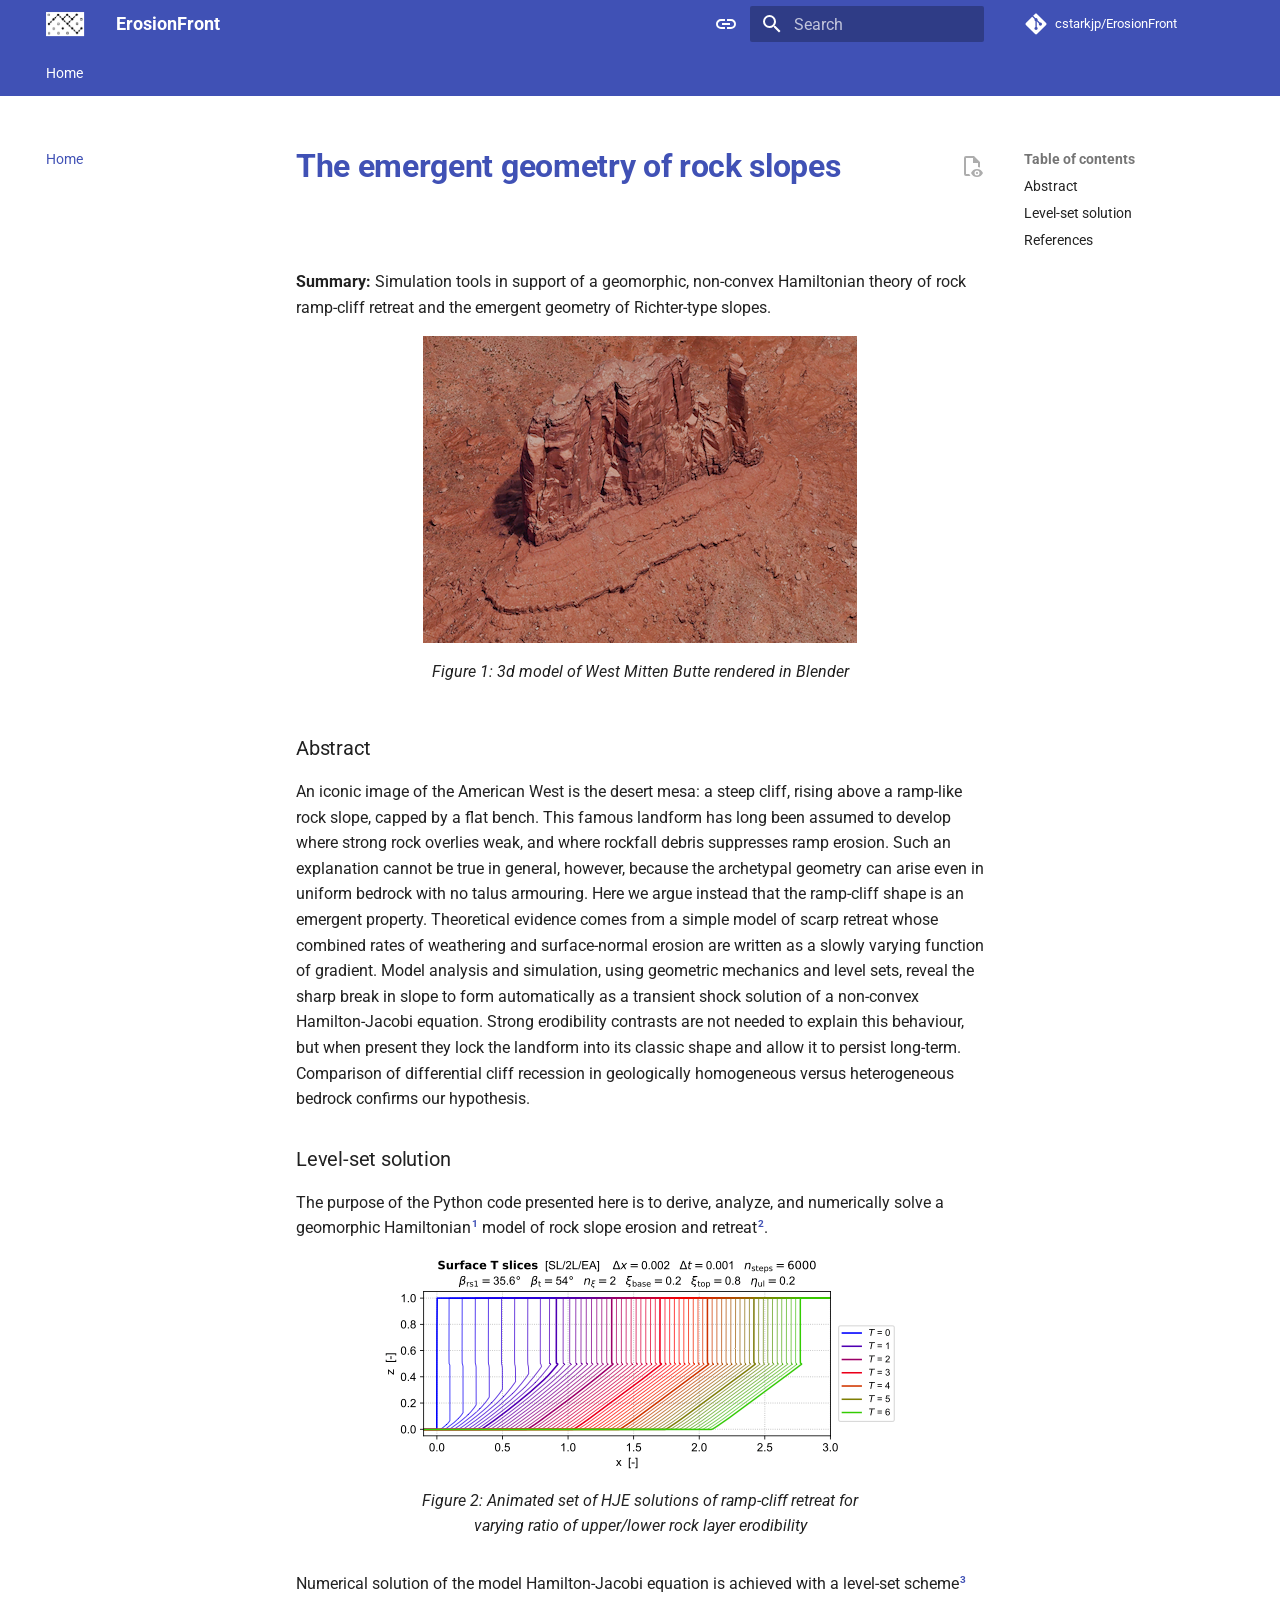
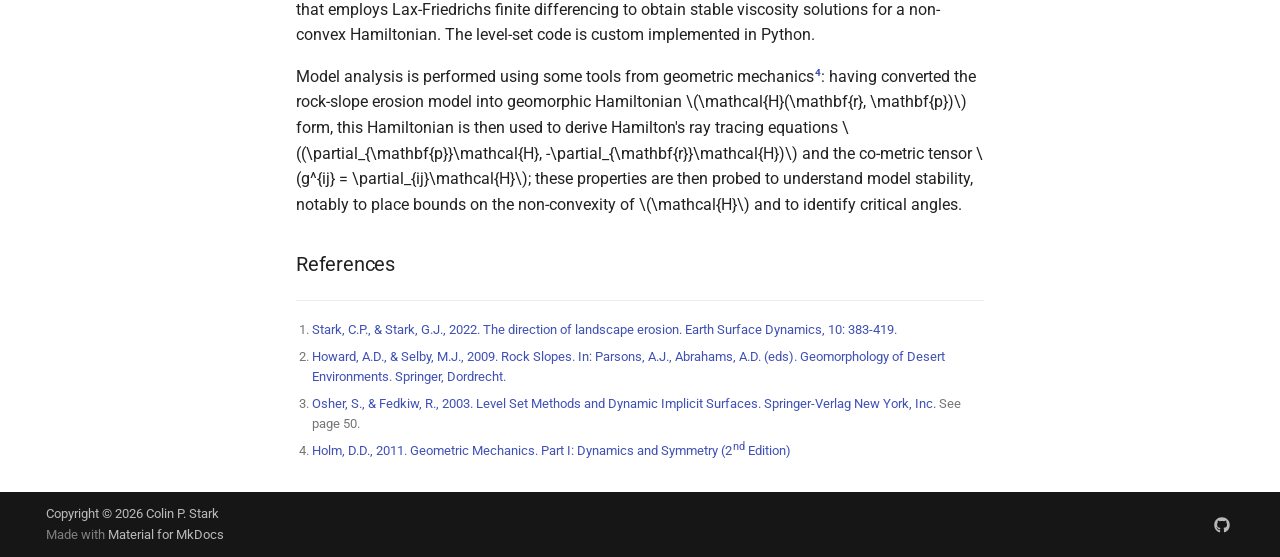
==== commit 44f9b616: "Update" ====
--- a/web/site/index.html
+++ b/web/site/index.html
@@ -518,7 +518,7 @@
 <!-- </div> -->
 
 <h3 id="abstract">Abstract<a class="headerlink" href="#abstract" title="Permanent link">¶</a></h3>
-<p>An iconic image of the American West is the desert mesa: a steep cliff, rising above a ramp-like rock slope, capped by a flat bench. This famous landform has long been assumed to develop where strong rock overlies weak, and where rockfall debris suppresses ramp erosion. Such an explanation cannot be true in general, however, because the archetypal geometry can arise even in uniform bedrock with no talus armouring. Here we argue instead that the ramp-cliff shape is an emergent property. Theoretical evidence comes from a simple model of scarp retreat whose combined rates of weathering and surface-normal erosion are written as a slowly varying function of gradient. Model analysis and simulation, using geometric mechanics and level sets, reveal the sharp break in slope to form automatically as a transient shock solution of a non-convex Hamilton-Jacobi equation. Strong erodibility contrasts are not needed to explain this behaviour, but when present they lock the landform into its classic shape and allow it to persist long-term. These conclusions are vindicated by 3D topographic analysis of differential cliff recession in geologically homogeneous material.</p>
+<p>An iconic image of the American West is the desert mesa: a steep cliff, rising above a ramp-like rock slope, capped by a flat bench. This famous landform has long been assumed to develop where strong rock overlies weak, and where rockfall debris suppresses ramp erosion. Such an explanation cannot be true in general, however, because the archetypal geometry can arise even in uniform bedrock with no talus armouring. Here we argue instead that the ramp-cliff shape is an emergent property. Theoretical evidence comes from a simple model of scarp retreat whose combined rates of weathering and surface-normal erosion are written as a slowly varying function of gradient. Model analysis and simulation, using geometric mechanics and level sets, reveal the sharp break in slope to form automatically as a transient shock solution of a non-convex Hamilton-Jacobi equation. Strong erodibility contrasts are not needed to explain this behaviour, but when present they lock the landform into its classic shape and allow it to persist long-term.  Comparison of differential cliff recession in geologically homogeneous versus heterogeneous bedrock confirms our hypothesis.</p>
 <h3 id="level-set-solution">Level-set solution<a class="headerlink" href="#level-set-solution" title="Permanent link">¶</a></h3>
 <p>The purpose of the Python code presented here is to derive, analyze, and numerically solve a geomorphic Hamiltonian<sup id="fnref:1"><a class="footnote-ref" href="#fn:1">1</a></sup> model of rock slope erosion and retreat<sup id="fnref:2"><a class="footnote-ref" href="#fn:2">2</a></sup>. </p>
 <!-- The code is provided as a 
